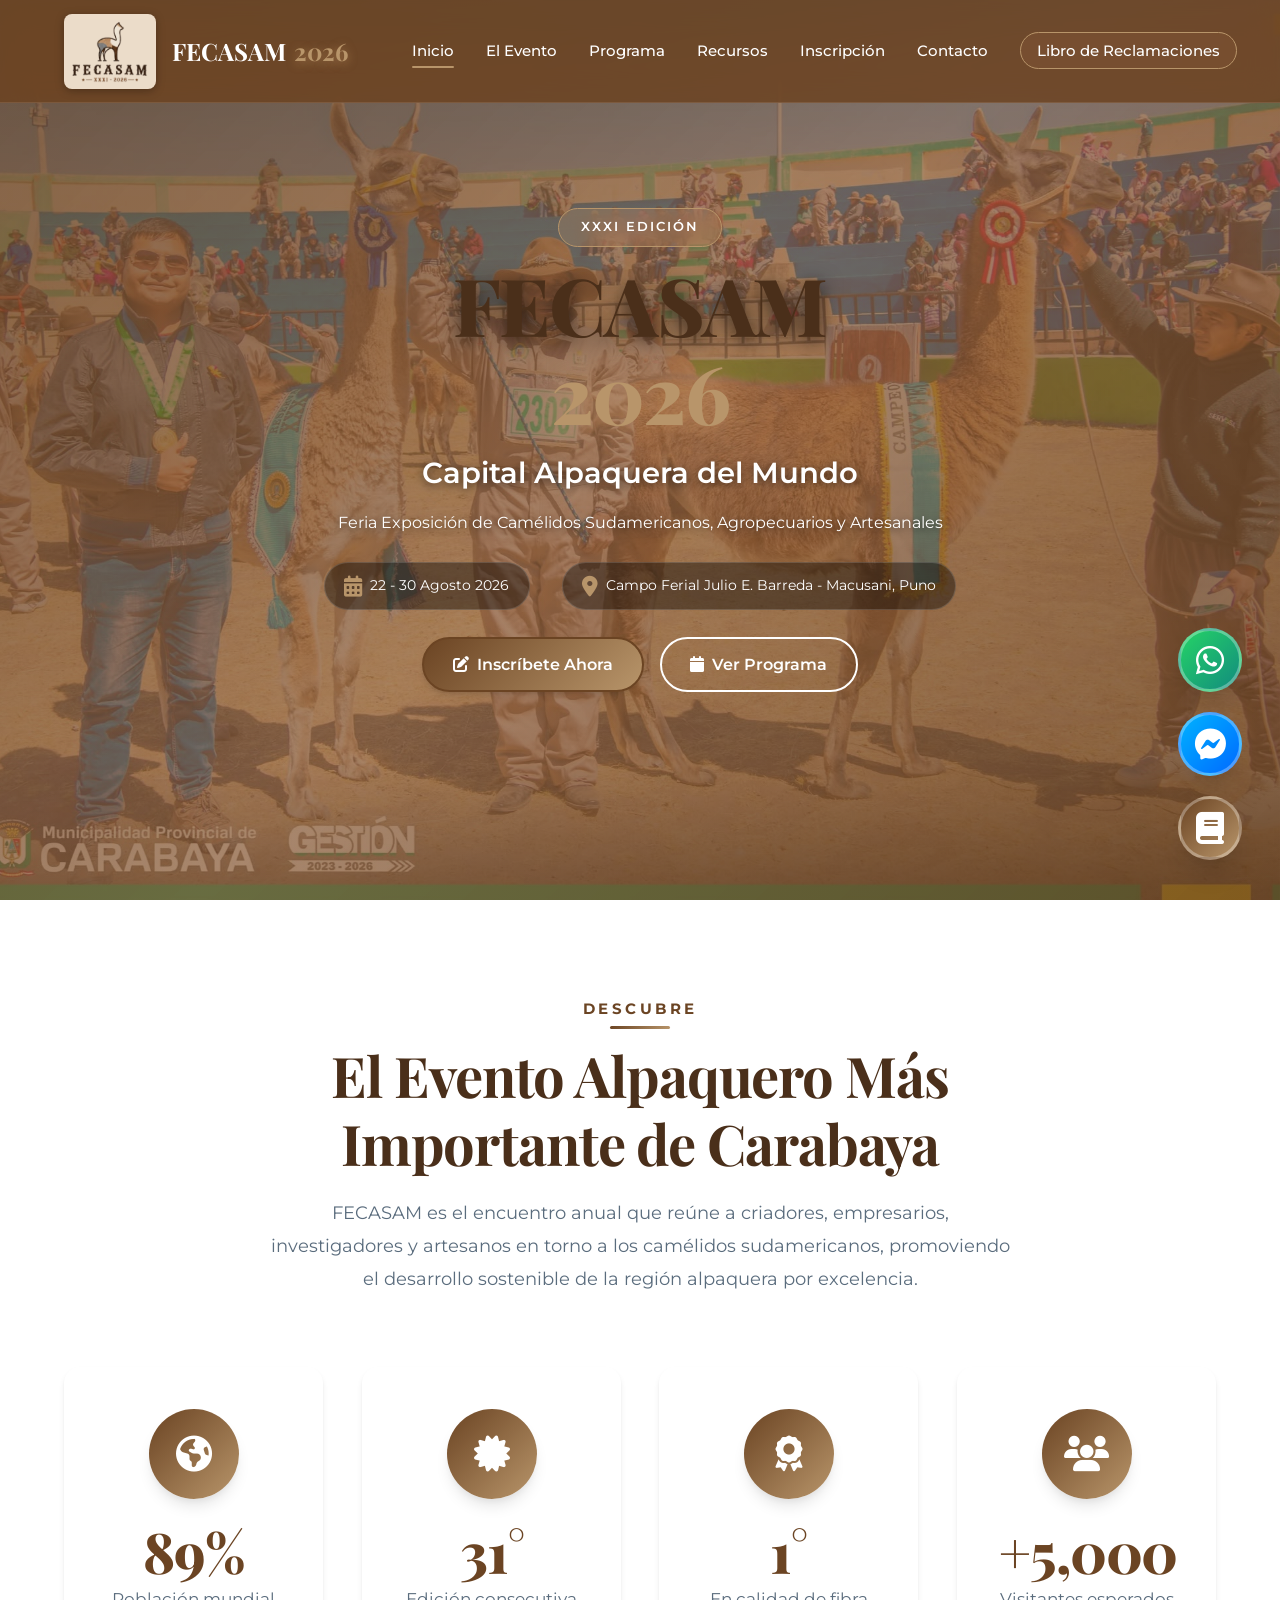
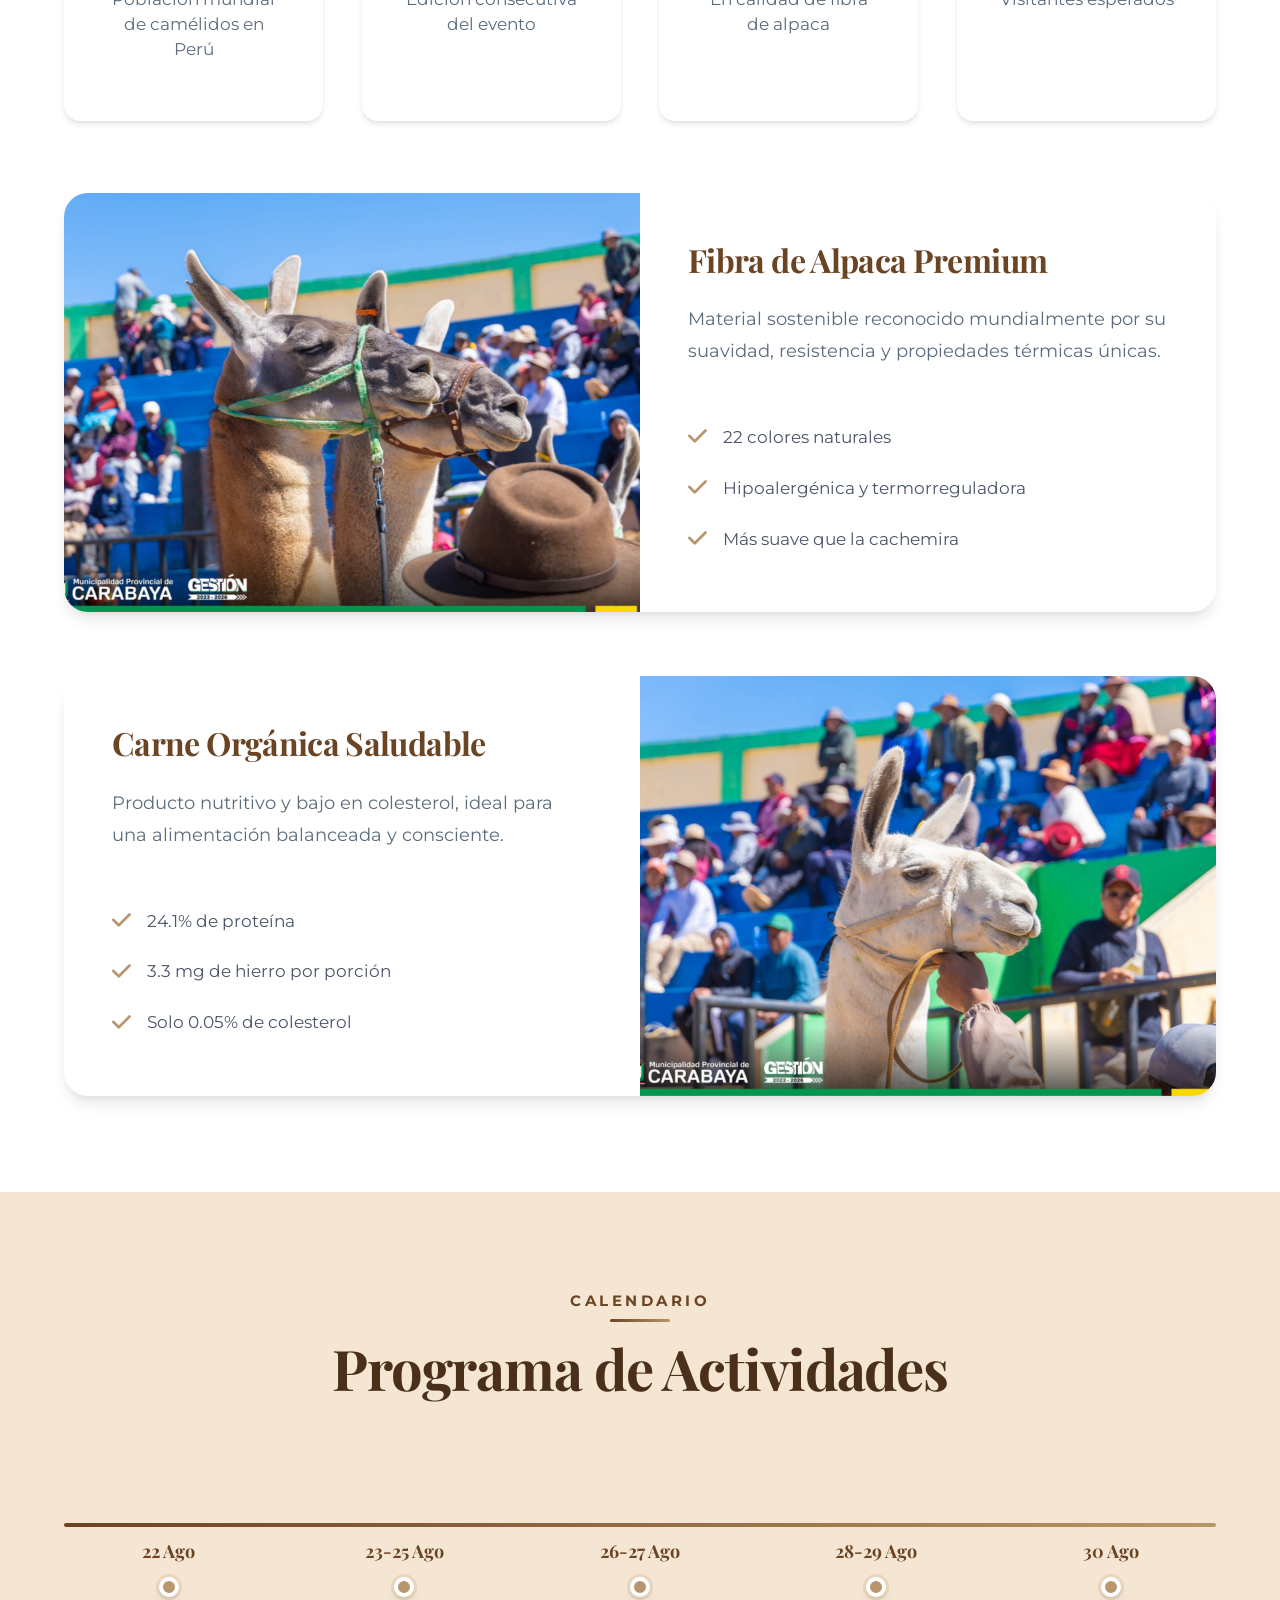
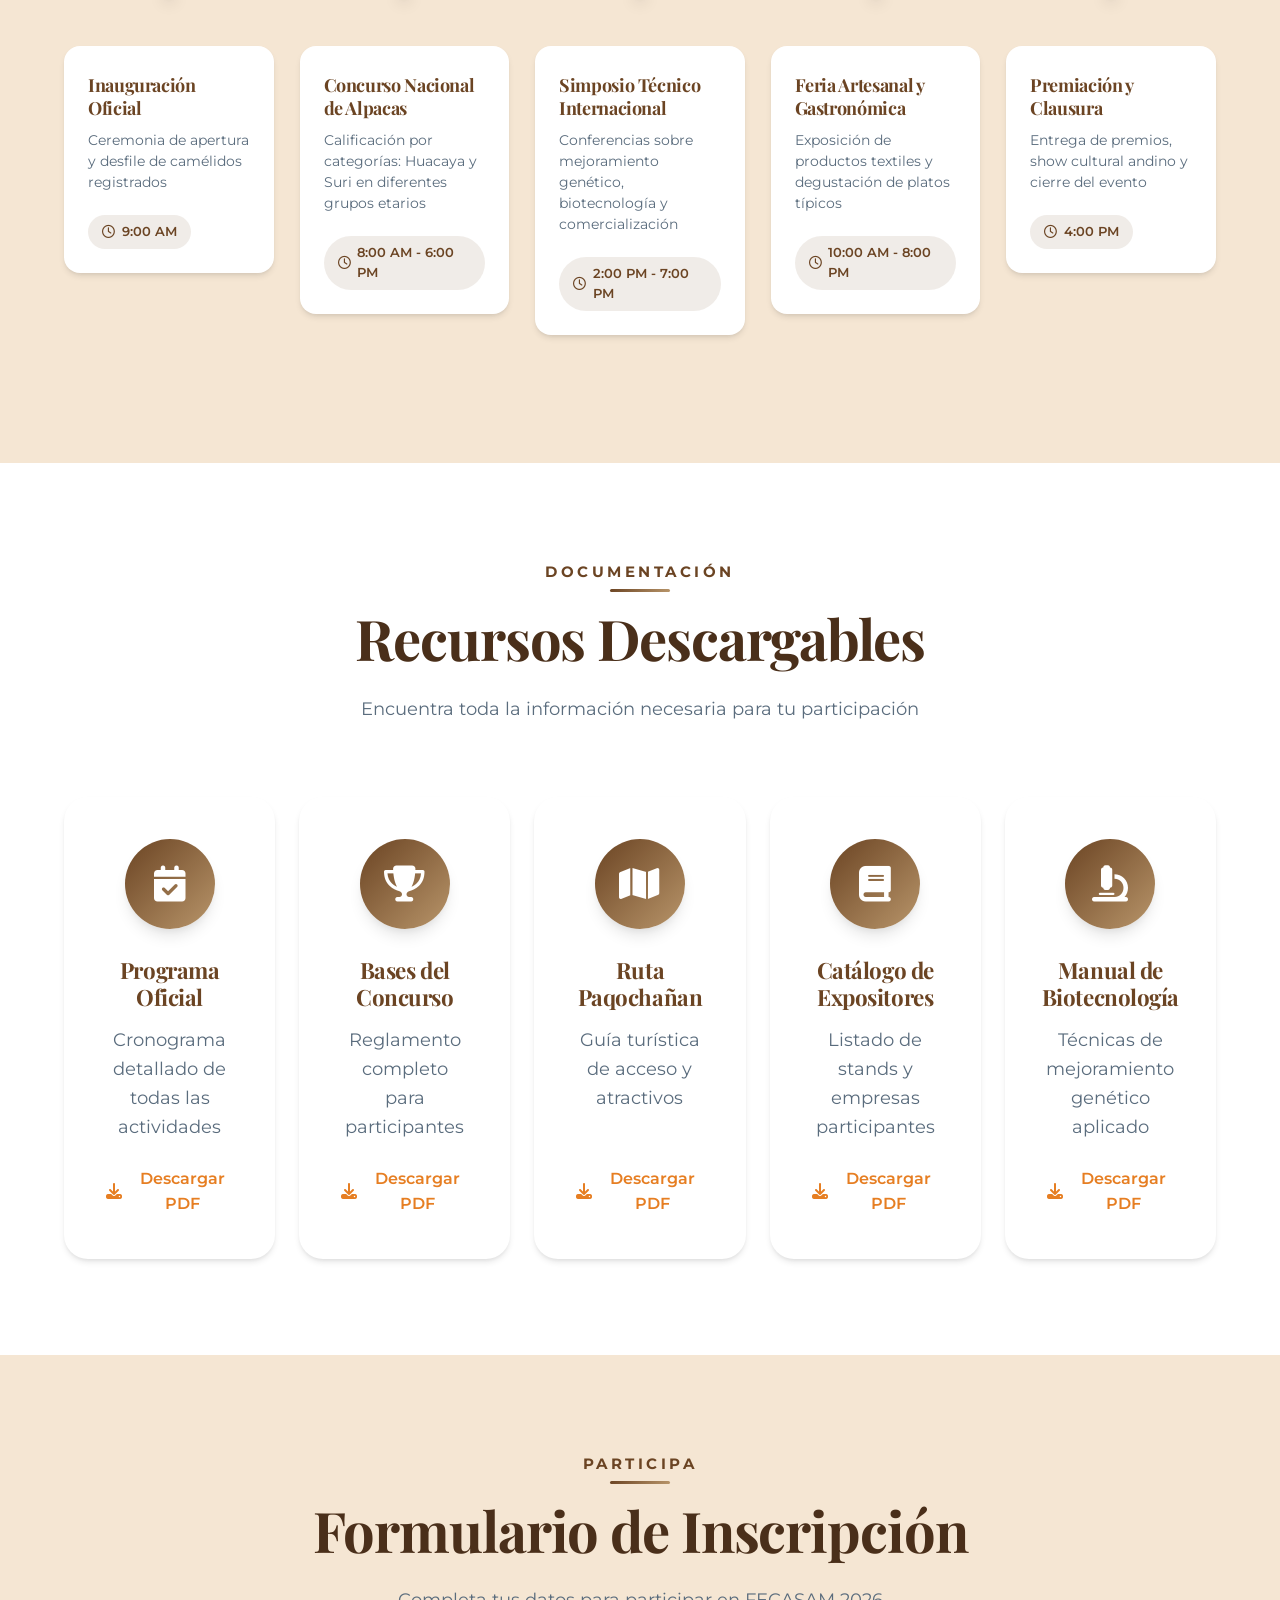
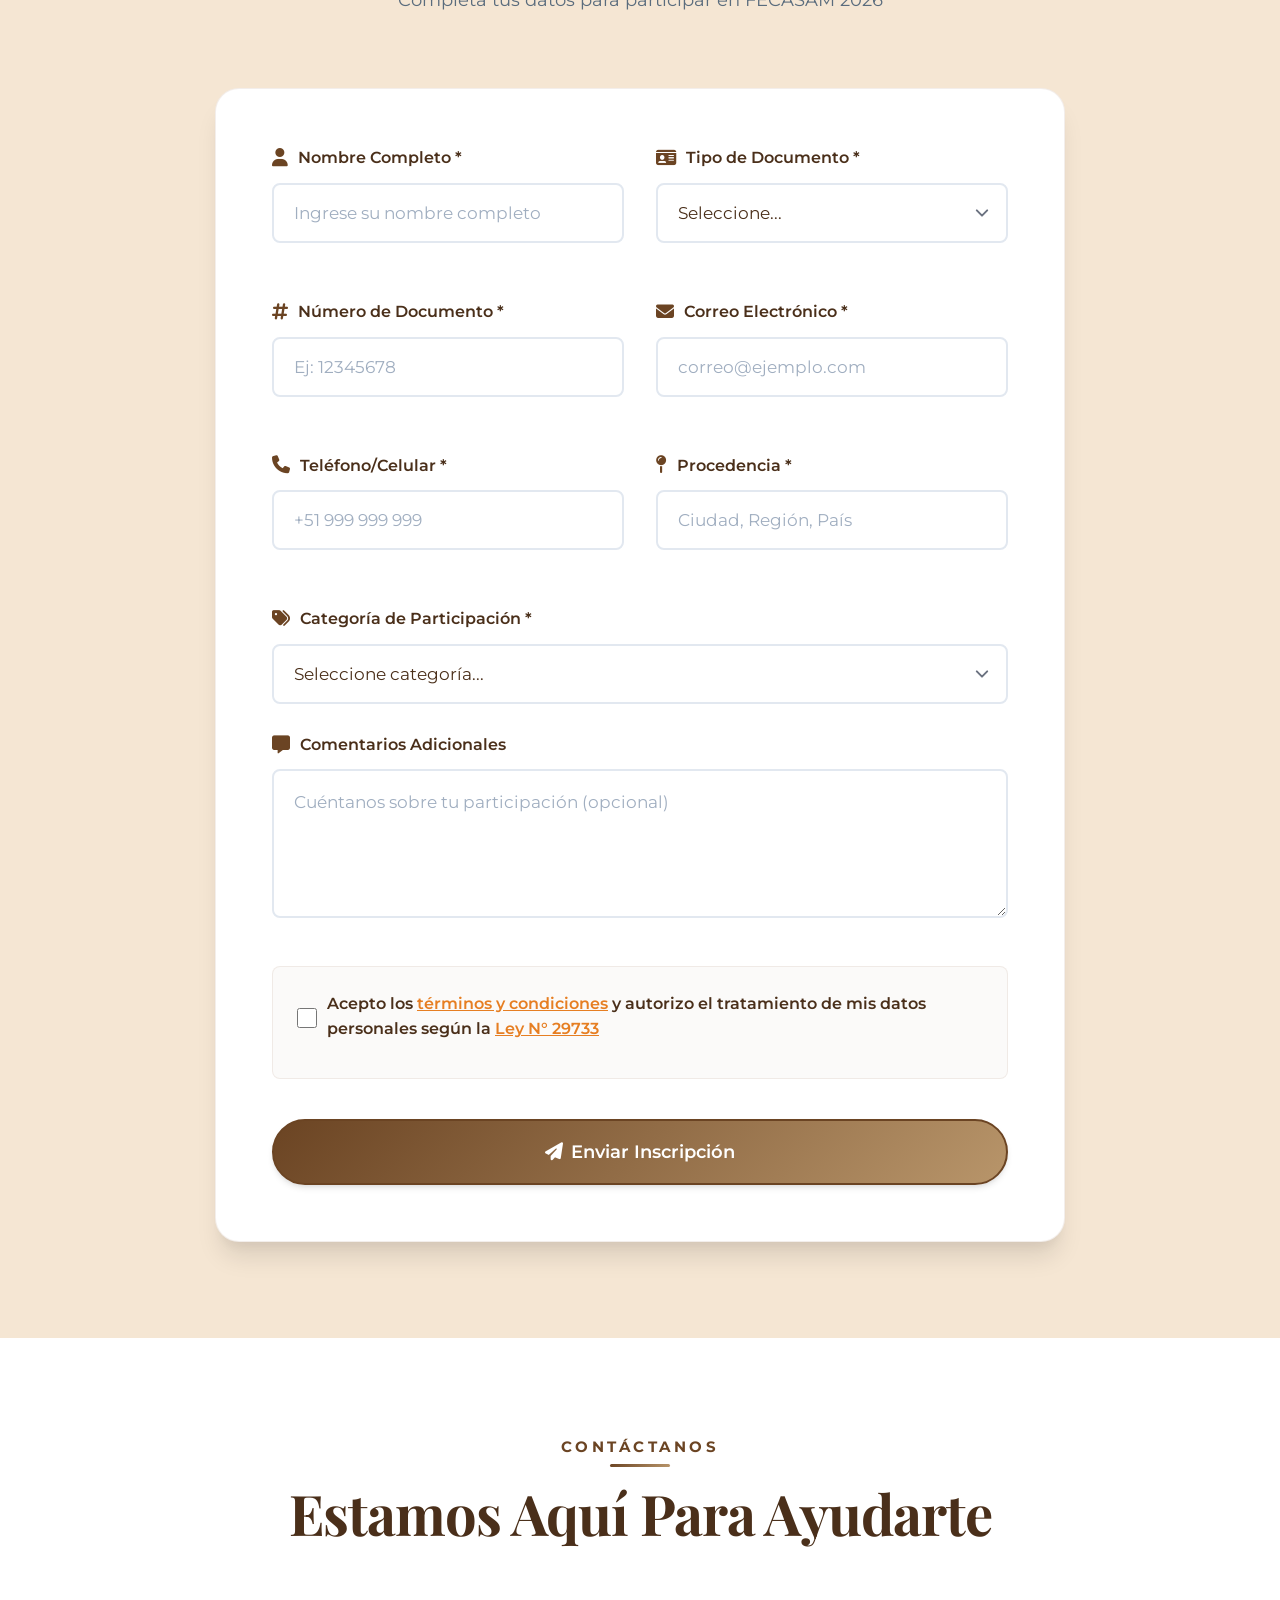
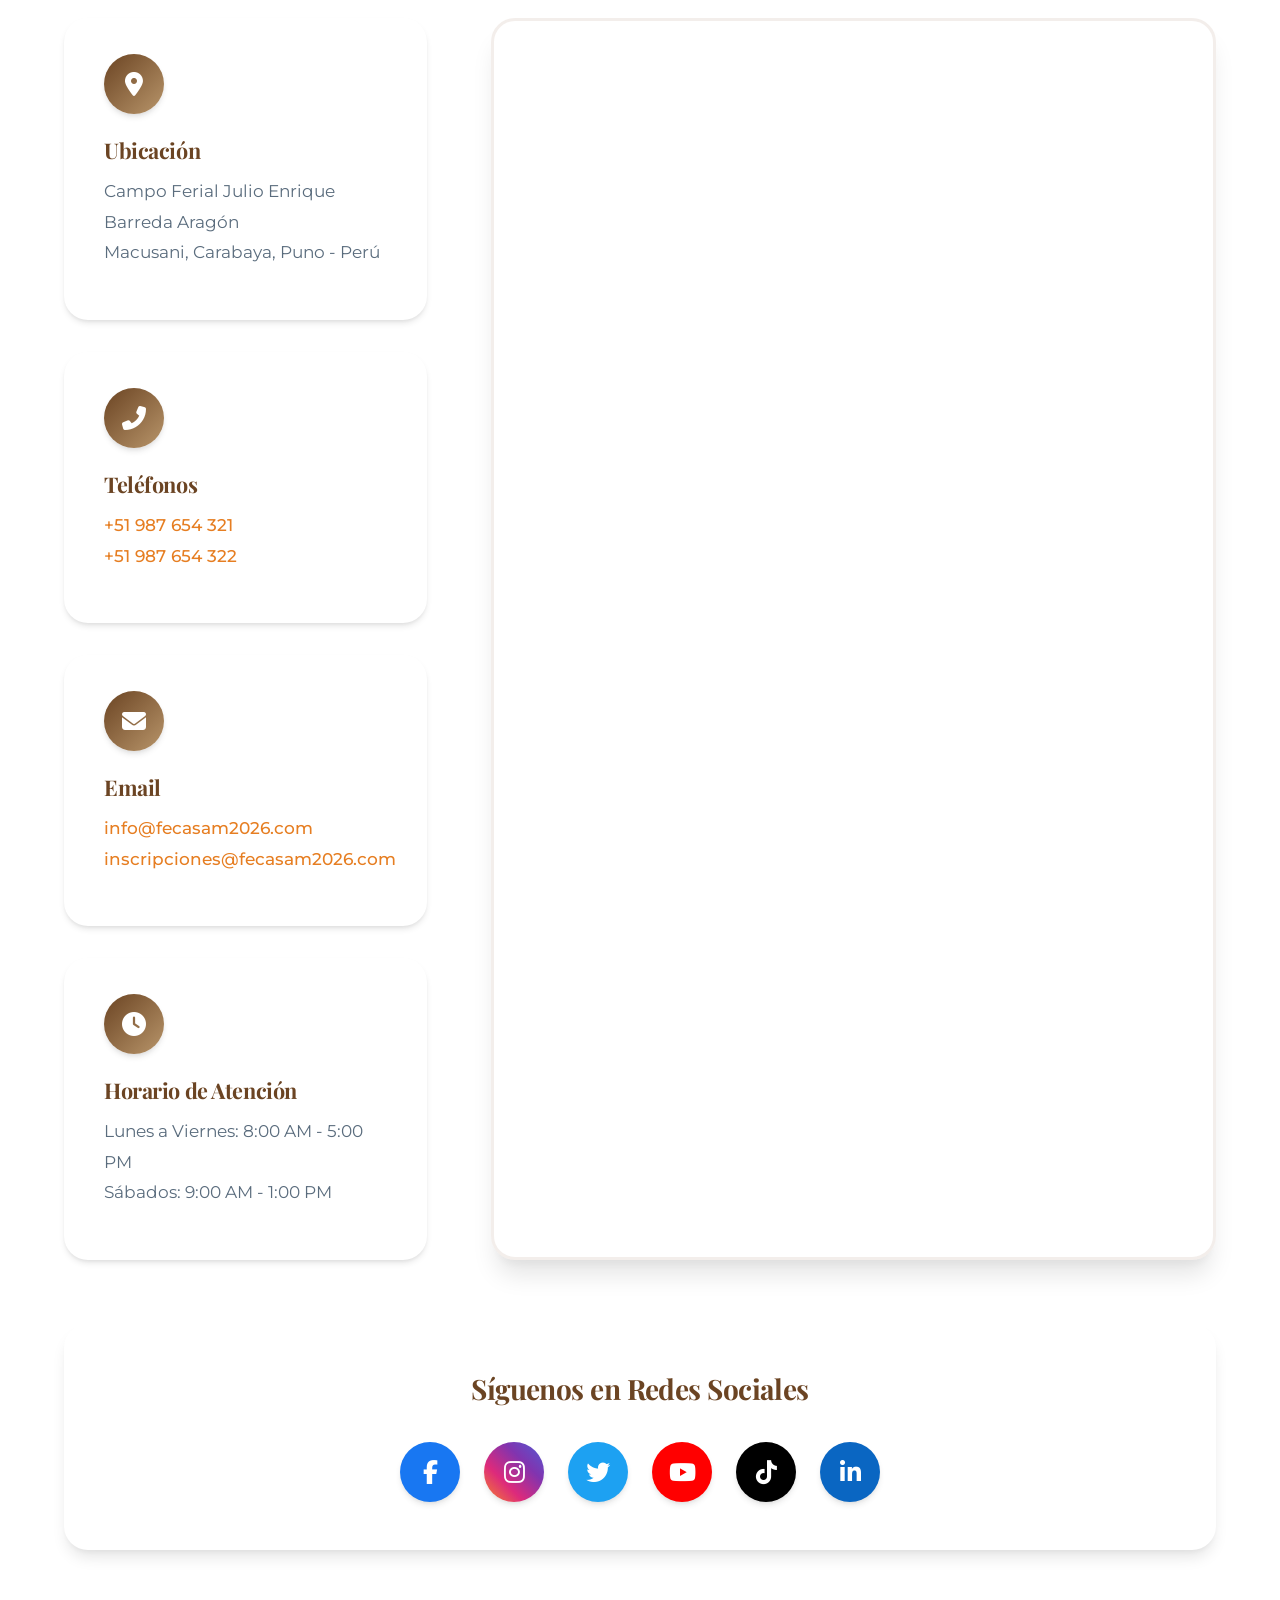
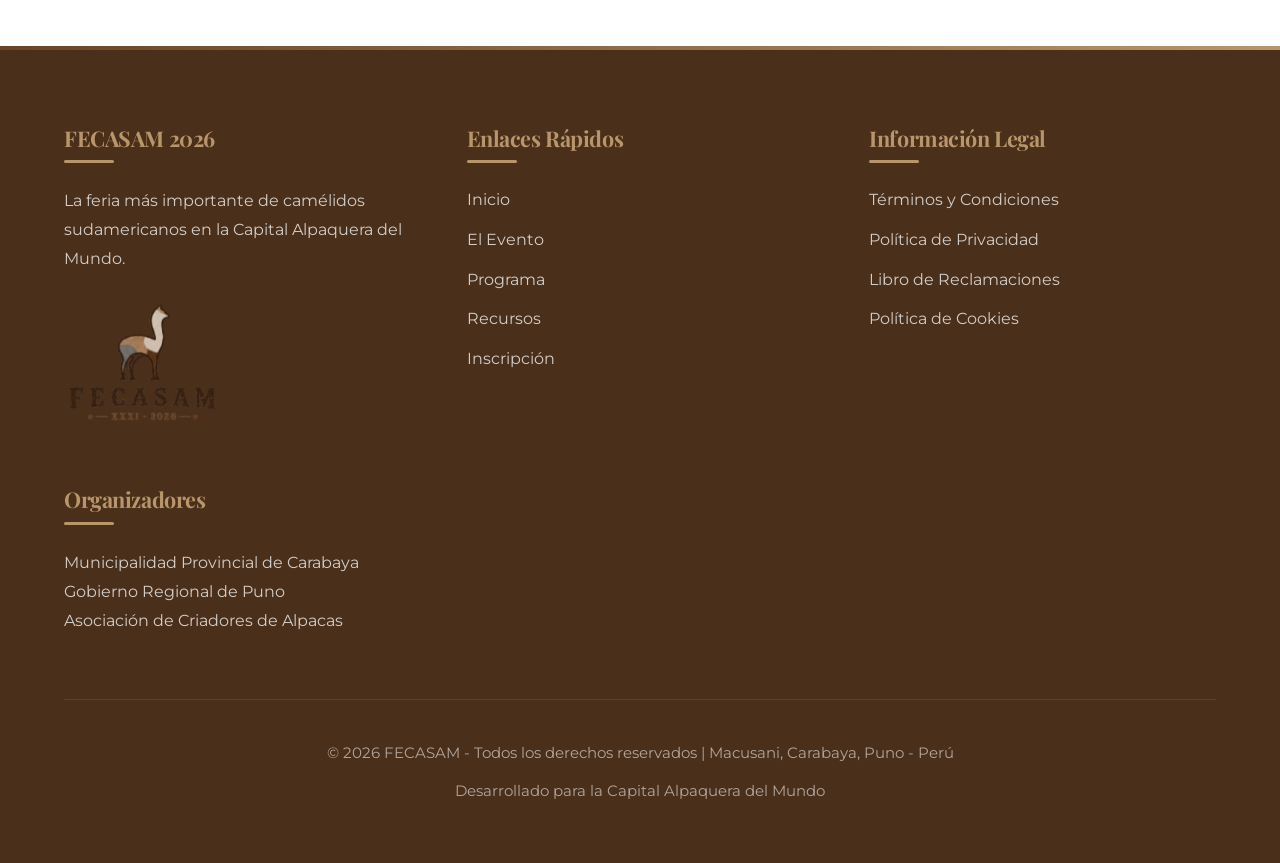
==== index.html @ 33a90ffa "first commit" ====
<!DOCTYPE html>
<html lang="es">
<head>
    <meta charset="UTF-8">
    <meta name="viewport" content="width=device-width, initial-scale=1.0">
    <meta name="description" content="XXXI FECASAM 2026 - Feria Exposición de Camélidos Sudamericanos, Agropecuarios y Artesanales. Macusani, Carabaya - Capital Alpaquera del Mundo. 22-30 Agosto 2026">
    <meta name="keywords" content="FECASAM, alpaca, camélidos, Macusani, Puno, Carabaya, fibra, artesanía, agropecuario">
    <meta name="author" content="FECASAM 2026">
    
    <!-- Open Graph Meta Tags -->
    <meta property="og:title" content="FECASAM 2026 - Capital Alpaquera del Mundo">
    <meta property="og:description" content="La feria más importante de camélidos sudamericanos en Macusani, Puno. 22-30 Agosto 2026">
    <meta property="og:type" content="website">
    <meta property="og:url" content="https://fecasam2026.com">
    <meta property="og:image" content="assets/images/og-image.jpg">
    
    <title>FECASAM 2026 | Capital Alpaquera del Mundo - Macusani, Puno</title>
    
    <!-- Favicons -->
    <link rel="icon" type="image/x-icon" href="assets/images/favicon.ico">
    <link rel="icon" type="image/png" sizes="16x16" href="assets/images/favicon-16.png">
    <link rel="icon" type="image/png" sizes="32x32" href="assets/images/favicon-32.png">
    <link rel="icon" type="image/png" sizes="48x48" href="assets/images/favicon-48.png">
    <link rel="apple-touch-icon" sizes="180x180" href="assets/images/favicon-256.png">
    
    <!-- CSS -->
    <link rel="stylesheet" href="assets/css/style.css">
    
    <!-- Google Fonts -->
    <link rel="preconnect" href="https://fonts.googleapis.com">
    <link rel="preconnect" href="https://fonts.gstatic.com" crossorigin>
    <link href="https://fonts.googleapis.com/css2?family=Montserrat:wght@300;400;500;600;700;800&family=Playfair+Display:wght@400;600;700&display=swap" rel="stylesheet">
    
    <!-- Font Awesome -->
    <link rel="stylesheet" href="https://cdnjs.cloudflare.com/ajax/libs/font-awesome/6.4.0/css/all.min.css">
</head>
<body>
    <!-- Header / Navigation -->
    <header class="header" id="header">
        <nav class="navbar">
            <div class="container">
                <div class="nav-wrapper">
                    <a href="#" class="logo">
                        <img src="assets/images/logo-oficial2.png" alt="FECASAM 2026" class="logo-img">
                        <span class="logo-text">FECASAM <span class="year">2026</span></span>
                    </a>
                    
                    <button class="nav-toggle" id="navToggle" aria-label="Toggle navigation">
                        <span></span>
                        <span></span>
                        <span></span>
                    </button>
                    
                    <ul class="nav-menu" id="navMenu">
                        <li><a href="#inicio" class="nav-link">Inicio</a></li>
                        <li><a href="#evento" class="nav-link">El Evento</a></li>
                        <li><a href="#programa" class="nav-link">Programa</a></li>
                        <li><a href="#recursos" class="nav-link">Recursos</a></li>
                        <li><a href="#inscripcion" class="nav-link">Inscripción</a></li>
                        <li><a href="#contacto" class="nav-link">Contacto</a></li>
                        <li><a href="libro-reclamaciones.html" class="nav-link btn-reclamaciones">Libro de Reclamaciones</a></li>
                    </ul>
                </div>
            </div>
        </nav>
    </header>

    <!-- Hero Section -->
    <section class="hero" id="inicio">
        <div class="hero-carousel-container">
            <div class="hero-carousel">
                <div class="carousel-slide active" style="background-image: url('assets/images/alpacas-1.jpg')"></div>
                <div class="carousel-slide" style="background-image: url('assets/images/concurso.jpg')"></div>
                <div class="carousel-slide" style="background-image: url('assets/images/macusani.jpg')"></div>
            </div>
            <div class="hero-overlay"></div>
        </div>
        
        <div class="hero-content">
            <div class="container">
                <div class="hero-text">
                    <span class="hero-edition">XXXI Edición</span>
                    <h1 class="hero-title">
                        FECASAM <span class="highlight">2026</span>
                    </h1>
                    <p class="hero-subtitle">Capital Alpaquera del Mundo</p>
                    <p class="hero-description">
                        Feria Exposición de Camélidos Sudamericanos, Agropecuarios y Artesanales
                    </p>
                    
                    <div class="hero-info">
                        <div class="info-item">
                            <i class="fas fa-calendar-alt"></i>
                            <span>22 - 30 Agosto 2026</span>
                        </div>
                        <div class="info-item">
                            <i class="fas fa-map-marker-alt"></i>
                            <span>Campo Ferial Julio E. Barreda - Macusani, Puno</span>
                        </div>
                    </div>
                    
                    <div class="hero-cta">
                        <a href="#inscripcion" class="btn btn-primary">
                            <i class="fas fa-edit"></i> Inscríbete Ahora
                        </a>
                        <a href="#programa" class="btn btn-secondary">
                            <i class="fas fa-calendar"></i> Ver Programa
                        </a>
                    </div>
                </div>
            </div>
        </div>
        
        <div class="scroll-indicator">
            <span>Desliza para descubrir</span>
            <i class="fas fa-chevron-down"></i>
        </div>
    </section>

    <!-- About Section -->
    <section class="about-section section" id="evento">
        <div class="container">
            <div class="section-header">
                <span class="section-subtitle">Descubre</span>
                <h2 class="section-title">El Evento Alpaquero Más Importante de Carabaya</h2>
                <p class="section-description">
                    FECASAM es el encuentro anual que reúne a criadores, empresarios, investigadores 
                    y artesanos en torno a los camélidos sudamericanos, promoviendo el desarrollo 
                    sostenible de la región alpaquera por excelencia.
                </p>
            </div>
            
            <div class="stats-grid">
                <div class="stat-card">
                    <div class="stat-icon">
                        <i class="fas fa-globe-americas"></i>
                    </div>
                    <h3 class="stat-number">89%</h3>
                    <p class="stat-label">Población mundial de camélidos en Perú</p>
                </div>
                
                <div class="stat-card">
                    <div class="stat-icon">
                        <i class="fas fa-certificate"></i>
                    </div>
                    <h3 class="stat-number">31°</h3>
                    <p class="stat-label">Edición consecutiva del evento</p>
                </div>
                
                <div class="stat-card">
                    <div class="stat-icon">
                        <i class="fas fa-award"></i>
                    </div>
                    <h3 class="stat-number">1°</h3>
                    <p class="stat-label">En calidad de fibra de alpaca</p>
                </div>
                
                <div class="stat-card">
                    <div class="stat-icon">
                        <i class="fas fa-users"></i>
                    </div>
                    <h3 class="stat-number">+5,000</h3>
                    <p class="stat-label">Visitantes esperados</p>
                </div>
            </div>
            
            <div class="features-grid">
                <div class="feature-card">
                    <div class="feature-image">
                        <img src="assets/images/fibra-alpaca.jpg" alt="Fibra de Alpaca" loading="lazy">
                    </div>
                    <div class="feature-content">
                        <h3>Fibra de Alpaca Premium</h3>
                        <p>Material sostenible reconocido mundialmente por su suavidad, resistencia y propiedades térmicas únicas.</p>
                        <ul class="feature-list">
                            <li><i class="fas fa-check"></i> 22 colores naturales</li>
                            <li><i class="fas fa-check"></i> Hipoalergénica y termorreguladora</li>
                            <li><i class="fas fa-check"></i> Más suave que la cachemira</li>
                        </ul>
                    </div>
                </div>
                
                <div class="feature-card">
                    <div class="feature-image">
                        <img src="assets/images/carne-camelidos.jpg" alt="Carne de Camélidos" loading="lazy">
                    </div>
                    <div class="feature-content">
                        <h3>Carne Orgánica Saludable</h3>
                        <p>Producto nutritivo y bajo en colesterol, ideal para una alimentación balanceada y consciente.</p>
                        <ul class="feature-list">
                            <li><i class="fas fa-check"></i> 24.1% de proteína</li>
                            <li><i class="fas fa-check"></i> 3.3 mg de hierro por porción</li>
                            <li><i class="fas fa-check"></i> Solo 0.05% de colesterol</li>
                        </ul>
                    </div>
                </div>
            </div>
        </div>
    </section>

    <!-- Program Section -->
    <section class="program-section section bg-light" id="programa">
        <div class="container">
            <div class="section-header">
                <span class="section-subtitle">Calendario</span>
                <h2 class="section-title">Programa de Actividades</h2>
            </div>
            
            <div class="program-timeline">
                <div class="timeline-item">
                    <div class="timeline-date">22 Ago</div>
                    <div class="timeline-content">
                        <h3>Inauguración Oficial</h3>
                        <p>Ceremonia de apertura y desfile de camélidos registrados</p>
                        <span class="timeline-time"><i class="far fa-clock"></i> 9:00 AM</span>
                    </div>
                </div>
                
                <div class="timeline-item">
                    <div class="timeline-date">23-25 Ago</div>
                    <div class="timeline-content">
                        <h3>Concurso Nacional de Alpacas</h3>
                        <p>Calificación por categorías: Huacaya y Suri en diferentes grupos etarios</p>
                        <span class="timeline-time"><i class="far fa-clock"></i> 8:00 AM - 6:00 PM</span>
                    </div>
                </div>
                
                <div class="timeline-item">
                    <div class="timeline-date">26-27 Ago</div>
                    <div class="timeline-content">
                        <h3>Simposio Técnico Internacional</h3>
                        <p>Conferencias sobre mejoramiento genético, biotecnología y comercialización</p>
                        <span class="timeline-time"><i class="far fa-clock"></i> 2:00 PM - 7:00 PM</span>
                    </div>
                </div>
                
                <div class="timeline-item">
                    <div class="timeline-date">28-29 Ago</div>
                    <div class="timeline-content">
                        <h3>Feria Artesanal y Gastronómica</h3>
                        <p>Exposición de productos textiles y degustación de platos típicos</p>
                        <span class="timeline-time"><i class="far fa-clock"></i> 10:00 AM - 8:00 PM</span>
                    </div>
                </div>
                
                <div class="timeline-item">
                    <div class="timeline-date">30 Ago</div>
                    <div class="timeline-content">
                        <h3>Premiación y Clausura</h3>
                        <p>Entrega de premios, show cultural andino y cierre del evento</p>
                        <span class="timeline-time"><i class="far fa-clock"></i> 4:00 PM</span>
                    </div>
                </div>
            </div>
        </div>
    </section>

    <!-- Resources Section -->
    <section class="resources-section section" id="recursos">
        <div class="container">
            <div class="section-header">
                <span class="section-subtitle">Documentación</span>
                <h2 class="section-title">Recursos Descargables</h2>
                <p class="section-description">
                    Encuentra toda la información necesaria para tu participación
                </p>
            </div>
            
            <div class="resources-grid">
                <a href="assets/downloads/programa-fecasam-2026.pdf" class="resource-card" download>
                    <div class="resource-icon">
                        <i class="fas fa-calendar-check"></i>
                    </div>
                    <h3>Programa Oficial</h3>
                    <p>Cronograma detallado de todas las actividades</p>
                    <span class="resource-download">
                        <i class="fas fa-download"></i> Descargar PDF
                    </span>
                </a>
                
                <a href="assets/downloads/bases-concurso.pdf" class="resource-card" download>
                    <div class="resource-icon">
                        <i class="fas fa-trophy"></i>
                    </div>
                    <h3>Bases del Concurso</h3>
                    <p>Reglamento completo para participantes</p>
                    <span class="resource-download">
                        <i class="fas fa-download"></i> Descargar PDF
                    </span>
                </a>
                
                <a href="assets/downloads/ruta-paqochanan.pdf" class="resource-card" download>
                    <div class="resource-icon">
                        <i class="fas fa-map"></i>
                    </div>
                    <h3>Ruta Paqochañan</h3>
                    <p>Guía turística de acceso y atractivos</p>
                    <span class="resource-download">
                        <i class="fas fa-download"></i> Descargar PDF
                    </span>
                </a>
                
                <a href="assets/downloads/catalogo-expositores.pdf" class="resource-card" download>
                    <div class="resource-icon">
                        <i class="fas fa-book"></i>
                    </div>
                    <h3>Catálogo de Expositores</h3>
                    <p>Listado de stands y empresas participantes</p>
                    <span class="resource-download">
                        <i class="fas fa-download"></i> Descargar PDF
                    </span>
                </a>
                
                <a href="assets/downloads/manual-biotecnologia.pdf" class="resource-card" download>
                    <div class="resource-icon">
                        <i class="fas fa-microscope"></i>
                    </div>
                    <h3>Manual de Biotecnología</h3>
                    <p>Técnicas de mejoramiento genético aplicado</p>
                    <span class="resource-download">
                        <i class="fas fa-download"></i> Descargar PDF
                    </span>
                </a>
            </div>
        </div>
    </section>

    <!-- Registration Section -->
    <section class="registration-section section bg-light" id="inscripcion">
        <div class="container">
            <div class="section-header">
                <span class="section-subtitle">Participa</span>
                <h2 class="section-title">Formulario de Inscripción</h2>
                <p class="section-description">
                    Completa tus datos para participar en FECASAM 2026
                </p>
            </div>
            
            <div class="registration-wrapper">
                <form class="registration-form" id="registrationForm">
                    <div class="form-row">
                        <div class="form-group">
                            <label for="fullName">
                                <i class="fas fa-user"></i> Nombre Completo *
                            </label>
                            <input type="text" id="fullName" name="fullName" required placeholder="Ingrese su nombre completo">
                        </div>
                        
                        <div class="form-group">
                            <label for="documentType">
                                <i class="fas fa-id-card"></i> Tipo de Documento *
                            </label>
                            <select id="documentType" name="documentType" required>
                                <option value="">Seleccione...</option>
                                <option value="dni">DNI</option>
                                <option value="ruc">RUC</option>
                                <option value="ce">Carné de Extranjería</option>
                                <option value="passport">Pasaporte</option>
                            </select>
                        </div>
                    </div>
                    
                    <div class="form-row">
                        <div class="form-group">
                            <label for="documentNumber">
                                <i class="fas fa-hashtag"></i> Número de Documento *
                            </label>
                            <input type="text" id="documentNumber" name="documentNumber" required placeholder="Ej: 12345678">
                        </div>
                        
                        <div class="form-group">
                            <label for="email">
                                <i class="fas fa-envelope"></i> Correo Electrónico *
                            </label>
                            <input type="email" id="email" name="email" required placeholder="correo@ejemplo.com">
                        </div>
                    </div>
                    
                    <div class="form-row">
                        <div class="form-group">
                            <label for="phone">
                                <i class="fas fa-phone"></i> Teléfono/Celular *
                            </label>
                            <input type="tel" id="phone" name="phone" required placeholder="+51 999 999 999">
                        </div>
                        
                        <div class="form-group">
                            <label for="origin">
                                <i class="fas fa-map-pin"></i> Procedencia *
                            </label>
                            <input type="text" id="origin" name="origin" required placeholder="Ciudad, Región, País">
                        </div>
                    </div>
                    
                    <div class="form-group">
                        <label for="category">
                            <i class="fas fa-tags"></i> Categoría de Participación *
                        </label>
                        <select id="category" name="category" required>
                            <option value="">Seleccione categoría...</option>
                            <option value="expositor-alpacas">Expositor - Alpacas</option>
                            <option value="expositor-llamas">Expositor - Llamas</option>
                            <option value="expositor-artesania">Expositor - Artesanía</option>
                            <option value="expositor-gastronomia">Expositor - Gastronomía</option>
                            <option value="visitante">Visitante General</option>
                            <option value="investigador">Investigador/Académico</option>
                            <option value="prensa">Prensa/Medios</option>
                        </select>
                    </div>
                    
                    <div class="form-group">
                        <label for="comments">
                            <i class="fas fa-comment-alt"></i> Comentarios Adicionales
                        </label>
                        <textarea id="comments" name="comments" rows="4" placeholder="Cuéntanos sobre tu participación (opcional)"></textarea>
                    </div>
                    
                    <div class="form-group checkbox-group">
                        <label class="checkbox-label">
                            <input type="checkbox" name="terms" required>
                            <span>Acepto los <a href="#" data-modal="terms">términos y condiciones</a> y autorizo el tratamiento de mis datos personales según la <a href="#" data-modal="privacy">Ley N° 29733</a></span>
                        </label>
                    </div>
                    
                    <button type="submit" class="btn btn-primary btn-submit">
                        <i class="fas fa-paper-plane"></i> Enviar Inscripción
                    </button>
                </form>
                
                <div class="registration-success" id="registrationSuccess" style="display: none;">
                    <div class="success-icon">
                        <i class="fas fa-check-circle"></i>
                    </div>
                    <h3>¡Registro Exitoso!</h3>
                    <p>Hemos recibido tu inscripción. Te enviaremos un correo de confirmación en breve.</p>
                    <p class="registration-code">Código de registro: <strong id="registrationCode"></strong></p>
                    <button class="btn btn-secondary" id="newRegistration">Nueva Inscripción</button>
                </div>
            </div>
        </div>
    </section>

    <!-- Contact Section -->
    <section class="contact-section section" id="contacto">
        <div class="container">
            <div class="section-header">
                <span class="section-subtitle">Contáctanos</span>
                <h2 class="section-title">Estamos Aquí Para Ayudarte</h2>
            </div>
            
            <div class="contact-grid">
                <div class="contact-info">
                    <div class="contact-card">
                        <div class="contact-icon">
                            <i class="fas fa-map-marker-alt"></i>
                        </div>
                        <h3>Ubicación</h3>
                        <p>Campo Ferial Julio Enrique Barreda Aragón<br>
                        Macusani, Carabaya, Puno - Perú</p>
                    </div>
                    
                    <div class="contact-card">
                        <div class="contact-icon">
                            <i class="fas fa-phone-alt"></i>
                        </div>
                        <h3>Teléfonos</h3>
                        <p>
                            <a href="tel:+51987654321">+51 987 654 321</a><br>
                            <a href="tel:+51987654322">+51 987 654 322</a>
                        </p>
                    </div>
                    
                    <div class="contact-card">
                        <div class="contact-icon">
                            <i class="fas fa-envelope"></i>
                        </div>
                        <h3>Email</h3>
                        <p>
                            <a href="mailto:info@fecasam2026.com">info@fecasam2026.com</a><br>
                            <a href="mailto:inscripciones@fecasam2026.com">inscripciones@fecasam2026.com</a>
                        </p>
                    </div>
                    
                    <div class="contact-card">
                        <div class="contact-icon">
                            <i class="fas fa-clock"></i>
                        </div>
                        <h3>Horario de Atención</h3>
                        <p>Lunes a Viernes: 8:00 AM - 5:00 PM<br>
                        Sábados: 9:00 AM - 1:00 PM</p>
                    </div>
                </div>
                
                <div class="map-container">
                    <iframe 
                        src="https://www.google.com/maps/embed?pb=!1m18!1m12!1m3!1d8440.947533569592!2d-70.4337966695306!3d-14.065865845966936!2m3!1f0!2f0!3f0!3m2!1i1024!2i768!4f13.1!3m3!1m2!1s0x9165f9d841d3c38f%3A0xcffdcd010c69a34b!2sCampo%20Ferial%20%22Julio%20Barreda%20Arag%C3%B3n%22!5e0!3m2!1ses!2spe!4v1779924609625!5m2!1ses!2spe"
                        width="100%" 
                        height="450" 
                        style="border:0;" 
                        allowfullscreen="" 
                        loading="lazy" 
                        referrerpolicy="no-referrer-when-downgrade">
                    </iframe>
                </div>
            </div>
            
            <div class="social-media">
                <h3>Síguenos en Redes Sociales</h3>
                <div class="social-links">
                    <a href="https://facebook.com/fecasam2026" target="_blank" rel="noopener" class="social-link facebook">
                        <i class="fab fa-facebook-f"></i>
                    </a>
                    <a href="https://instagram.com/fecasam2026" target="_blank" rel="noopener" class="social-link instagram">
                        <i class="fab fa-instagram"></i>
                    </a>
                    <a href="https://twitter.com/fecasam2026" target="_blank" rel="noopener" class="social-link twitter">
                        <i class="fab fa-twitter"></i>
                    </a>
                    <a href="https://youtube.com/fecasam2026" target="_blank" rel="noopener" class="social-link youtube">
                        <i class="fab fa-youtube"></i>
                    </a>
                    <a href="https://tiktok.com/@fecasam2026" target="_blank" rel="noopener" class="social-link tiktok">
                        <i class="fab fa-tiktok"></i>
                    </a>
                    <a href="https://linkedin.com/company/fecasam2026" target="_blank" rel="noopener" class="social-link linkedin">
                        <i class="fab fa-linkedin-in"></i>
                    </a>
                </div>
            </div>
        </div>
    </section>

    <!-- Footer -->
    <footer class="footer">
        <div class="container">
            <div class="footer-grid">
                <div class="footer-col">
                    <h4>FECASAM 2026</h4>
                    <p>La feria más importante de camélidos sudamericanos en la Capital Alpaquera del Mundo.</p>
                    <div class="footer-logo">
                        <img src="assets/images/logo-oficial2.png" alt="FECASAM 2026">
                    </div>
                </div>
                
                <div class="footer-col">
                    <h4>Enlaces Rápidos</h4>
                    <ul>
                        <li><a href="#inicio">Inicio</a></li>
                        <li><a href="#evento">El Evento</a></li>
                        <li><a href="#programa">Programa</a></li>
                        <li><a href="#recursos">Recursos</a></li>
                        <li><a href="#inscripcion">Inscripción</a></li>
                    </ul>
                </div>
                
                <div class="footer-col">
                    <h4>Información Legal</h4>
                    <ul>
                        <li><a href="#" data-modal="terms">Términos y Condiciones</a></li>
                        <li><a href="#" data-modal="privacy">Política de Privacidad</a></li>
                        <li><a href="libro-reclamaciones.html">Libro de Reclamaciones</a></li>
                        <li><a href="#" data-modal="cookies">Política de Cookies</a></li>
                    </ul>
                </div>
                
                <div class="footer-col">
                    <h4>Organizadores</h4>
                    <p>Municipalidad Provincial de Carabaya<br>
                    Gobierno Regional de Puno<br>
                    Asociación de Criadores de Alpacas</p>
                </div>
            </div>
            
            <div class="footer-bottom">
                <p>&copy; 2026 FECASAM - Todos los derechos reservados | Macusani, Carabaya, Puno - Perú</p>
                <p class="footer-credits">Desarrollado para la Capital Alpaquera del Mundo</p>
            </div>
        </div>
    </footer>

    <!-- Floating Contact Buttons -->
    <div class="floating-contacts">
        <a href="https://wa.me/51987654321?text=Hola,%20quisiera%20información%20sobre%20FECASAM%202026" 
           target="_blank" 
           rel="noopener" 
           class="float-btn whatsapp"
           title="Contactar por WhatsApp">
            <i class="fab fa-whatsapp"></i>
        </a>
        <a href="https://m.me/fecasam2026" 
           target="_blank" 
           rel="noopener" 
           class="float-btn messenger"
           title="Contactar por Messenger">
            <i class="fab fa-facebook-messenger"></i>
        </a>
        <a href="libro-reclamaciones.html" 
           class="float-btn complaints"
           title="Libro de Reclamaciones">
            <i class="fas fa-book"></i>
        </a>
    </div>

    <!-- Scroll to Top Button -->
    <button class="scroll-top" id="scrollTop" aria-label="Scroll to top">
        <i class="fas fa-chevron-up"></i>
    </button>

    <!-- Modal Container -->
    <div class="modal" id="modalContainer">
        <div class="modal-content">
            <button class="modal-close" id="modalClose">
                <i class="fas fa-times"></i>
            </button>
            <div class="modal-body" id="modalBody">
                <!-- Content loaded dynamically -->
            </div>
        </div>
    </div>

    <!-- Scripts -->
    <script src="assets/js/main.js"></script>
</body>
</html>
---- assets/css/style.css ----
/* ============================================
   FECASAM 2026 - Landing Page Styles
   Diseño Moderno, Profesional y 100% Responsive
   Enfoque Mobile First - Optimizado para todos los dispositivos
   ============================================ */

/* ============================================
   RESET & BASE STYLES
   ============================================ */
*, *::before, *::after {
    margin: 0;
    padding: 0;
    box-sizing: border-box;
}

:root {
    /* Color Palette - Basada en Logo "ALPACA fiesta" */
    --color-primary: #6B4423;        /* Marrón Oscuro - Texto "ALPACA" del logo */
    --color-secondary: #B8956A;       /* Marrón Medio - Tonos de la alpaca */
    --color-accent: #E67E22;          /* Naranja Terracota - Texto "fiesta" del logo */
    --color-dark: #4A2F1A;            /* Marrón Muy Oscuro - Contraste */
    --color-light: #F5E6D3;           /* Beige/Crema - Fondo del logo */
    --color-white: #FFFFFF;
    --color-black: #000000;
    --color-success: #22c55e;
    --color-error: #ef4444;
    
    /* Gradients */
    --gradient-primary: linear-gradient(135deg, #6B4423 0%, #B8956A 100%);
    --gradient-overlay: linear-gradient(180deg, rgba(0,0,0,0.7) 0%, rgba(0,0,0,0.3) 100%);
    --gradient-hero: linear-gradient(135deg, rgba(107, 68, 35, 0.9) 0%, rgba(184, 149, 106, 0.8) 100%);
    
    /* Typography - Responsive Scale */
    --font-primary: 'Montserrat', -apple-system, BlinkMacSystemFont, 'Segoe UI', sans-serif;
    --font-display: 'Playfair Display', Georgia, serif;
    --font-size-base: clamp(0.875rem, 2vw, 1rem);
    
    /* Responsive Spacing */
    --spacing-xs: clamp(0.25rem, 1vw, 0.5rem);
    --spacing-sm: clamp(0.5rem, 2vw, 1rem);
    --spacing-md: clamp(1rem, 3vw, 2rem);
    --spacing-lg: clamp(2rem, 5vw, 4rem);
    --spacing-xl: clamp(3rem, 8vw, 6rem);
    
    /* Transitions */
    --transition-fast: 0.15s cubic-bezier(0.4, 0, 0.2, 1);
    --transition-medium: 0.3s cubic-bezier(0.4, 0, 0.2, 1);
    --transition-slow: 0.5s cubic-bezier(0.4, 0, 0.2, 1);
    
    /* Shadows - Enhanced for depth */
    --shadow-sm: 0 1px 2px 0 rgba(0, 0, 0, 0.05);
    --shadow-md: 0 4px 6px -1px rgba(0, 0, 0, 0.1), 0 2px 4px -1px rgba(0, 0, 0, 0.06);
    --shadow-lg: 0 10px 15px -3px rgba(0, 0, 0, 0.1), 0 4px 6px -2px rgba(0, 0, 0, 0.05);
    --shadow-xl: 0 20px 25px -5px rgba(0, 0, 0, 0.1), 0 10px 10px -5px rgba(0, 0, 0, 0.04);
    --shadow-2xl: 0 25px 50px -12px rgba(0, 0, 0, 0.25);
    
    /* Border Radius */
    --radius-sm: 0.25rem;
    --radius-md: 0.5rem;
    --radius-lg: 1rem;
    --radius-xl: 1.5rem;
    --radius-full: 9999px;
    
    /* Z-index Scale */
    --z-dropdown: 1000;
    --z-sticky: 1020;
    --z-fixed: 1030;
    --z-modal-backdrop: 1040;
    --z-modal: 1050;
    --z-popover: 1060;
    --z-tooltip: 1070;
}

/* Smooth Scrolling with Reduced Motion Support */
html {
    scroll-behavior: smooth;
    font-size: 16px;
    -webkit-font-smoothing: antialiased;
    -moz-osx-font-smoothing: grayscale;
    text-rendering: optimizeLegibility;
}

@media (prefers-reduced-motion: reduce) {
    html {
        scroll-behavior: auto;
    }
    *, *::before, *::after {
        animation-duration: 0.01ms !important;
        animation-iteration-count: 1 !important;
        transition-duration: 0.01ms !important;
    }
}

body {
    font-family: var(--font-primary);
    font-size: var(--font-size-base);
    line-height: 1.6;
    color: var(--color-dark);
    background-color: var(--color-white);
    overflow-x: hidden;
    min-height: 100vh;
    position: relative;
}

/* Container - Mobile First Approach */
.container {
    width: 100%;
    max-width: 1280px;
    margin-left: auto;
    margin-right: auto;
    padding-left: var(--spacing-sm);
    padding-right: var(--spacing-sm);
}

@media (min-width: 640px) {
    .container {
        padding-left: var(--spacing-md);
        padding-right: var(--spacing-md);
    }
}

@media (min-width: 1024px) {
    .container {
        padding-left: var(--spacing-lg);
        padding-right: var(--spacing-lg);
    }
}

/* ============================================
   TYPOGRAPHY - Mobile First & Accessible
   ============================================ */
h1, h2, h3, h4, h5, h6 {
    font-family: var(--font-display);
    font-weight: 700;
    line-height: 1.2;
    margin-bottom: var(--spacing-sm);
    color: var(--color-dark);
    letter-spacing: -0.02em;
}

h1 { 
    font-size: clamp(2rem, 7vw + 0.5rem, 4.5rem); 
    line-height: 1.1;
}
h2 { 
    font-size: clamp(1.75rem, 5vw + 0.5rem, 3.5rem); 
    line-height: 1.15;
}
h3 { 
    font-size: clamp(1.5rem, 3vw + 0.5rem, 2.5rem); 
    line-height: 1.2;
}
h4 { 
    font-size: clamp(1.25rem, 2vw + 0.5rem, 2rem); 
}
h5 { 
    font-size: clamp(1.125rem, 1.5vw + 0.5rem, 1.5rem); 
}
h6 { 
    font-size: clamp(1rem, 1vw + 0.5rem, 1.25rem); 
}

p {
    margin-bottom: var(--spacing-sm);
    font-size: clamp(0.9375rem, 1.5vw, 1.125rem);
    color: #4a5568;
    line-height: 1.7;
}

a {
    color: var(--color-primary);
    text-decoration: none;
    transition: all var(--transition-fast);
    position: relative;
}

a:hover {
    color: var(--color-accent);
}

a:focus-visible {
    outline: 2px solid var(--color-primary);
    outline-offset: 2px;
    border-radius: var(--radius-sm);
}

/* Improved text selection */
::selection {
    background-color: var(--color-secondary);
    color: var(--color-white);
}

::-moz-selection {
    background-color: var(--color-secondary);
    color: var(--color-white);
}

/* ============================================
   BUTTONS - Responsive & Accessible
   ============================================ */
.btn {
    display: inline-flex;
    align-items: center;
    justify-content: center;
    gap: 0.5rem;
    padding: clamp(0.75rem, 2vw, 1rem) clamp(1.5rem, 4vw, 2rem);
    font-family: var(--font-primary);
    font-size: clamp(0.875rem, 2vw, 1rem);
    font-weight: 600;
    text-align: center;
    text-decoration: none;
    border: 2px solid transparent;
    border-radius: var(--radius-full);
    cursor: pointer;
    transition: all var(--transition-medium);
    white-space: nowrap;
    position: relative;
    overflow: hidden;
    touch-action: manipulation;
    user-select: none;
    -webkit-tap-highlight-color: transparent;
}

.btn::before {
    content: '';
    position: absolute;
    top: 50%;
    left: 50%;
    width: 0;
    height: 0;
    border-radius: 50%;
    background: rgba(255, 255, 255, 0.3);
    transform: translate(-50%, -50%);
    transition: width 0.6s, height 0.6s;
}

.btn:hover::before {
    width: 300px;
    height: 300px;
}

.btn-primary {
    background: var(--gradient-primary);
    color: var(--color-white);
    border-color: var(--color-primary);
    box-shadow: var(--shadow-md);
}

.btn-primary:hover {
    transform: translateY(-3px);
    box-shadow: var(--shadow-xl);
    color: var(--color-white);
}

.btn-primary:active {
    transform: translateY(-1px);
    box-shadow: var(--shadow-md);
}

.btn-secondary {
    background: transparent;
    color: var(--color-white);
    border-color: var(--color-white);
    backdrop-filter: blur(10px);
}

.btn-secondary:hover {
    background: var(--color-white);
    color: var(--color-primary);
    transform: translateY(-3px);
    box-shadow: var(--shadow-xl);
}

.btn-submit {
    width: 100%;
    justify-content: center;
    padding: clamp(1rem, 3vw, 1.25rem) clamp(1.5rem, 4vw, 2rem);
    font-size: clamp(1rem, 2.5vw, 1.125rem);
}

.btn:disabled {
    opacity: 0.6;
    cursor: not-allowed;
    transform: none !important;
}

.btn:focus-visible {
    outline: 3px solid var(--color-secondary);
    outline-offset: 3px;
}

@media (max-width: 640px) {
    .btn {
        width: 100%;
        max-width: 100%;
    }
}

/* ============================================
   HEADER & NAVIGATION - Modern Responsive Design
   ============================================ */
.header {
    position: fixed;
    top: 0;
    left: 0;
    right: 0;
    width: 100%;
    z-index: var(--z-fixed);
    transition: all var(--transition-medium);
    background: rgba(107, 68, 35, 0.85);
    backdrop-filter: blur(15px) saturate(180%);
    -webkit-backdrop-filter: blur(15px) saturate(180%);
    border-bottom: 1px solid rgba(255, 255, 255, 0.1);
}

.header.scrolled {
    background: rgba(74, 47, 26, 0.98);
    box-shadow: var(--shadow-lg);
    border-bottom-color: rgba(212, 165, 116, 0.2);
}

.navbar {
    padding: clamp(0.5rem, 1.5vw, 0.85rem) 0;
}

.nav-wrapper {
    display: flex;
    align-items: center;
    justify-content: space-between;
    gap: var(--spacing-lg);
}

.logo {
    display: flex;
    align-items: center;
    gap: clamp(0.5rem, 2vw, 1rem);
    font-size: clamp(1.125rem, 3vw, 1.5rem);
    font-weight: 700;
    color: var(--color-white);
    font-family: var(--font-display);
    z-index: var(--z-fixed);
    transition: transform var(--transition-fast);
    margin-right: auto; /* Empuja el menú hacia la derecha */
}

.logo:hover {
    transform: scale(1.05);
}

.logo-img {
    height: clamp(55px, 9vw, 75px);
    width: auto;
    object-fit: contain;
    filter: drop-shadow(0 2px 4px rgba(0, 0, 0, 0.3));
    background: rgba(245, 230, 211, 0.95);
    padding: 0.35rem;
    border-radius: var(--radius-md);
}

.logo-text {
    display: flex;
    align-items: center;
    gap: 0.5rem;
}

@media (max-width: 480px) {
    .logo-text {
        flex-direction: column;
        align-items: flex-start;
        gap: 0;
        line-height: 1.1;
    }
}

.year {
    color: var(--color-secondary);
    text-shadow: 0 2px 10px rgba(212, 165, 116, 0.5);
}

/* Hamburger Menu - Modern Animation */
.nav-toggle {
    display: none;
    flex-direction: column;
    justify-content: center;
    gap: 5px;
    width: 48px;
    height: 48px;
    background: transparent;
    border: none;
    cursor: pointer;
    padding: 8px;
    position: relative;
    z-index: var(--z-fixed);
    border-radius: var(--radius-md);
    transition: background-color var(--transition-fast);
}

.nav-toggle:hover {
    background: rgba(255, 255, 255, 0.1);
}

.nav-toggle span {
    display: block;
    width: 28px;
    height: 3px;
    background: var(--color-white);
    border-radius: var(--radius-full);
    transition: all var(--transition-medium);
    transform-origin: center;
}

.nav-toggle.active span:nth-child(1) {
    transform: translateY(8px) rotate(45deg);
}

.nav-toggle.active span:nth-child(2) {
    opacity: 0;
    transform: scaleX(0);
}

.nav-toggle.active span:nth-child(3) {
    transform: translateY(-8px) rotate(-45deg);
}

/* Desktop Navigation */
.nav-menu {
    display: flex;
    align-items: center;
    justify-content: flex-end; /* Alinea items a la derecha */
    gap: clamp(1rem, 2.5vw, 2.5rem);
    list-style: none;
    margin: 0;
    padding: 0;
    margin-left: auto; /* Empuja el menú completamente a la derecha */
}

.nav-link {
    color: var(--color-white);
    font-weight: 500;
    font-size: clamp(0.875rem, 1.5vw, 0.95rem);
    padding: 0.5rem 0;
    position: relative;
    transition: color var(--transition-fast);
    white-space: nowrap;
}

.nav-link::after {
    content: '';
    position: absolute;
    bottom: 0;
    left: 50%;
    transform: translateX(-50%);
    width: 0;
    height: 2px;
    background: var(--color-secondary);
    transition: width var(--transition-medium);
    border-radius: var(--radius-full);
}

.nav-link:hover,
.nav-link:focus-visible {
    color: var(--color-secondary);
}

.nav-link:hover::after,
.nav-link.active::after {
    width: 100%;
}

.btn-reclamaciones {
    padding: 0.5rem 1rem;
    background: rgba(139, 94, 60, 0.3);
    border-radius: var(--radius-full);
    border: 1px solid var(--color-secondary);
    transition: all var(--transition-medium);
}

.btn-reclamaciones:hover {
    background: var(--color-secondary);
    color: var(--color-dark);
    transform: translateY(-2px);
    box-shadow: var(--shadow-lg);
}

/* Mobile Navigation - Enhanced */
@media (max-width: 1024px) {
    .nav-toggle {
        display: flex;
    }
    
    .nav-menu {
        position: fixed;
        top: 0;
        left: -100%;
        width: min(85vw, 400px);
        height: 100vh;
        background: linear-gradient(135deg, rgba(44, 24, 16, 0.98) 0%, rgba(139, 94, 60, 0.98) 100%);
        flex-direction: column;
        align-items: flex-start;
        padding: clamp(5rem, 20vh, 8rem) var(--spacing-md) var(--spacing-md);
        gap: 0;
        transition: left var(--transition-medium);
        overflow-y: auto;
        box-shadow: var(--shadow-2xl);
        backdrop-filter: blur(20px);
    }
    
    .nav-menu.active {
        left: 0;
    }
    
    .nav-menu li {
        width: 100%;
        opacity: 0;
        transform: translateX(-20px);
        transition: all var(--transition-medium);
    }
    
    .nav-menu.active li {
        opacity: 1;
        transform: translateX(0);
    }
    
    .nav-menu.active li:nth-child(1) { transition-delay: 0.1s; }
    .nav-menu.active li:nth-child(2) { transition-delay: 0.15s; }
    .nav-menu.active li:nth-child(3) { transition-delay: 0.2s; }
    .nav-menu.active li:nth-child(4) { transition-delay: 0.25s; }
    .nav-menu.active li:nth-child(5) { transition-delay: 0.3s; }
    .nav-menu.active li:nth-child(6) { transition-delay: 0.35s; }
    .nav-menu.active li:nth-child(7) { transition-delay: 0.4s; }
    
    .nav-link {
        width: 100%;
        padding: 1.25rem 0;
        font-size: 1.125rem;
        border-bottom: 1px solid rgba(255, 255, 255, 0.1);
    }
    
    .nav-link::after {
        left: 0;
        transform: none;
    }
    
    .btn-reclamaciones {
        width: 100%;
        justify-content: center;
        padding: 1rem;
        margin-top: 1rem;
    }
}

/* Mobile Menu Overlay */
@media (max-width: 1024px) {
    .nav-menu.active::before {
        content: '';
        position: fixed;
        top: 0;
        left: 0;
        right: 0;
        bottom: 0;
        background: rgba(0, 0, 0, 0.5);
        z-index: -1;
    }
}

/* ============================================
   HERO SECTION - Full Responsive Design
   ============================================ */
.hero {
    position: relative;
    height: 100vh;
    min-height: clamp(500px, 100vh, 900px);
    display: flex;
    align-items: center;
    justify-content: center;
    overflow: hidden;
}

.hero-carousel-container {
    position: absolute;
    top: 0;
    left: 0;
    width: 100%;
    height: 100%;
    z-index: -1;
}

.hero-carousel {
    position: relative;
    width: 100%;
    height: 100%;
}

.carousel-slide {
    position: absolute;
    top: 0;
    left: 0;
    width: 100%;
    height: 100%;
    background-size: cover;
    background-position: center;
    opacity: 0;
    transition: opacity 1.5s ease-in-out;
}

.carousel-slide.active {
    opacity: 1;
}

@media (max-width: 768px) {
    .carousel-slide {
        background-position: 65% center;
    }
}

.hero-overlay {
    position: absolute;
    top: 0;
    left: 0;
    width: 100%;
    height: 100%;
    background: linear-gradient(135deg, 
        rgba(107, 68, 35, 0.85) 0%, 
        rgba(139, 94, 60, 0.75) 50%, 
        rgba(107, 68, 35, 0.85) 100%);
    z-index: 0;
}

.hero-content {
    position: relative;
    z-index: 1;
    text-align: center;
    color: var(--color-white);
    padding: var(--spacing-md);
    width: 100%;
    animation: fadeInUp 1s ease-out;
}

@keyframes fadeInUp {
    from {
        opacity: 0;
        transform: translateY(30px);
    }
    to {
        opacity: 1;
        transform: translateY(0);
    }
}

.hero-edition {
    display: inline-block;
    padding: clamp(0.3rem, 1.2vw, 0.5rem) clamp(0.8rem, 2.5vw, 1.4rem);
    background: rgba(212, 165, 116, 0.2);
    border: 1px solid var(--color-secondary);
    border-radius: var(--radius-full);
    font-size: clamp(0.65rem, 1.6vw, 0.8rem);
    font-weight: 600;
    letter-spacing: clamp(0.8px, 0.25vw, 2px);
    text-transform: uppercase;
    margin-bottom: clamp(0.6rem, 1.5vh, 1rem);
    backdrop-filter: blur(10px);
    animation: fadeInDown 0.8s ease-out 0.2s both;
}

@keyframes fadeInDown {
    from {
        opacity: 0;
        transform: translateY(-20px);
    }
    to {
        opacity: 1;
        transform: translateY(0);
    }
}

.hero-title {
    font-size: clamp(2rem, 8vw, 5rem);
    font-weight: 800;
    margin-bottom: clamp(0.4rem, 1.5vh, 0.8rem);
    text-shadow: 0 4px 20px rgba(0, 0, 0, 0.7);
    line-height: 1.1;
    animation: fadeInUp 1s ease-out 0.3s both;
}

.hero-title .highlight {
    color: var(--color-secondary);
    display: block;
    text-shadow: 0 0 30px rgba(212, 165, 116, 0.6);
    animation: glow 3s ease-in-out infinite alternate;
}

@keyframes glow {
    from { text-shadow: 0 0 20px rgba(212, 165, 116, 0.5); }
    to { text-shadow: 0 0 40px rgba(212, 165, 116, 0.8), 0 0 60px rgba(212, 165, 116, 0.4); }
}

.hero-subtitle {
    font-size: clamp(0.95rem, 3.2vw, 1.8rem);
    font-weight: 600;
    color: var(--color-white);
    margin-bottom: clamp(0.6rem, 1.5vh, 1rem);
    text-shadow: 0 2px 10px rgba(0, 0, 0, 0.6);
    animation: fadeInUp 1s ease-out 0.4s both;
}

.hero-description {
    font-size: clamp(0.75rem, 2vw, 1rem);
    max-width: 800px;
    margin: 0 auto clamp(1.2rem, 3vh, 2rem);
    opacity: 0.95;
    line-height: 1.5;
    color: var(--color-white);
    text-shadow: 0 2px 8px rgba(0, 0, 0, 0.6);
    animation: fadeInUp 1s ease-out 0.5s both;
}

.hero-info {
    display: flex;
    flex-wrap: wrap;
    gap: clamp(0.8rem, 2.5vw, 2rem);
    justify-content: center;
    margin-bottom: clamp(1.2rem, 3vh, 2rem);
    animation: fadeInUp 1s ease-out 0.6s both;
}

.info-item {
    display: flex;
    align-items: center;
    gap: 0.5rem;
    font-size: clamp(0.75rem, 1.6vw, 0.9rem);
    background: rgba(0, 0, 0, 0.4);
    padding: clamp(0.5rem, 1.6vw, 0.7rem) clamp(0.8rem, 2.5vw, 1.2rem);
    border-radius: var(--radius-full);
    backdrop-filter: blur(10px);
    border: 1px solid rgba(255, 255, 255, 0.15);
    transition: all var(--transition-medium);
}

.info-item:hover {
    background: rgba(212, 165, 116, 0.35);
    transform: translateY(-3px);
    border-color: var(--color-secondary);
}

.info-item i {
    font-size: clamp(1rem, 2.4vw, 1.3rem);
    color: var(--color-secondary);
}

@media (max-width: 480px) {
    .info-item {
        width: 100%;
        justify-content: center;
    }
}

.hero-cta {
    display: flex;
    flex-wrap: wrap;
    gap: clamp(0.6rem, 1.6vw, 1rem);
    justify-content: center;
    animation: fadeInUp 1s ease-out 0.7s both;
}

.hero-cta .btn {
    padding: clamp(0.6rem, 1.5vw, 0.8rem) clamp(1.2rem, 3vw, 1.8rem);
    font-size: clamp(0.8rem, 1.8vw, 1rem);
}

@media (max-width: 640px) {
    .hero-cta {
        flex-direction: column;
        width: 100%;
        max-width: 400px;
        margin: 0 auto;
    }
    
    .hero-cta .btn {
        width: 100%;
    }
}

.scroll-indicator {
    position: absolute;
    bottom: clamp(1.5rem, 5vh, 2.5rem);
    left: 50%;
    transform: translateX(-50%);
    text-align: center;
    color: var(--color-white);
    animation: bounce 2s infinite;
    cursor: pointer;
    transition: opacity var(--transition-fast);
}

.scroll-indicator:hover {
    opacity: 0.7;
}

.scroll-indicator span {
    display: block;
    font-size: clamp(0.75rem, 1.5vw, 0.9rem);
    margin-bottom: 0.5rem;
    text-shadow: 0 2px 8px rgba(0, 0, 0, 0.5);
}

@keyframes bounce {
    0%, 20%, 50%, 80%, 100% { 
        transform: translateX(-50%) translateY(0); 
    }
    40% { 
        transform: translateX(-50%) translateY(-12px); 
    }
    60% { 
        transform: translateX(-50%) translateY(-6px); 
    }
}

@media (max-width: 768px) {
    .scroll-indicator {
        display: none;
    }
}

/* ============================================
   SECTIONS - Modern & Responsive
   ============================================ */
.section {
    padding: clamp(3rem, 10vw, 6rem) 0;
    position: relative;
}

.section.bg-light {
    background: var(--color-light);
}

.section-header {
    text-align: center;
    max-width: 900px;
    margin: 0 auto clamp(2.5rem, 8vw, 4.5rem);
    padding: 0 var(--spacing-sm);
}

.section-subtitle {
    display: inline-block;
    color: var(--color-primary);
    font-size: clamp(0.75rem, 1.5vw, 0.95rem);
    font-weight: 700;
    letter-spacing: clamp(2px, 0.5vw, 3.5px);
    text-transform: uppercase;
    margin-bottom: clamp(0.5rem, 2vw, 0.75rem);
    position: relative;
    padding-bottom: 0.5rem;
}

.section-subtitle::after {
    content: '';
    position: absolute;
    bottom: 0;
    left: 50%;
    transform: translateX(-50%);
    width: 60px;
    height: 3px;
    background: var(--gradient-primary);
    border-radius: var(--radius-full);
}

.section-title {
    color: var(--color-dark);
    margin-bottom: clamp(0.75rem, 2vw, 1.25rem);
    line-height: 1.2;
}

.section-description {
    font-size: clamp(1rem, 2vw, 1.15rem);
    color: #5a6c7d;
    line-height: 1.8;
    max-width: 750px;
    margin: 0 auto;
}

/* Fade-in Animation for Scroll */
.fade-in {
    animation: fadeIn 0.8s ease-out forwards;
}

@keyframes fadeIn {
    from {
        opacity: 0;
        transform: translateY(30px);
    }
    to {
        opacity: 1;
        transform: translateY(0);
    }
}

/* ============================================
   STATS SECTION - Responsive Grid
   ============================================ */
.stats-grid {
    display: grid;
    grid-template-columns: repeat(auto-fit, minmax(min(100%, 240px), 1fr));
    gap: clamp(1.25rem, 3vw, 2.5rem);
    margin-bottom: clamp(2.5rem, 6vw, 4.5rem);
}

.stat-card {
    text-align: center;
    padding: clamp(1.75rem, 4vw, 2.5rem);
    background: var(--color-white);
    border-radius: var(--radius-lg);
    box-shadow: var(--shadow-md);
    transition: all var(--transition-medium);
    border: 2px solid transparent;
    position: relative;
    overflow: hidden;
}

.stat-card::before {
    content: '';
    position: absolute;
    top: 0;
    left: 0;
    right: 0;
    height: 4px;
    background: var(--gradient-primary);
    transform: scaleX(0);
    transition: transform var(--transition-medium);
}

.stat-card:hover {
    transform: translateY(-10px);
    box-shadow: var(--shadow-xl);
    border-color: var(--color-secondary);
}

.stat-card:hover::before {
    transform: scaleX(1);
}

.stat-icon {
    display: inline-flex;
    align-items: center;
    justify-content: center;
    width: clamp(70px, 12vw, 90px);
    height: clamp(70px, 12vw, 90px);
    background: var(--gradient-primary);
    color: var(--color-white);
    border-radius: 50%;
    font-size: clamp(1.75rem, 3.5vw, 2.25rem);
    margin: 0 auto clamp(1rem, 2.5vw, 1.5rem);
    box-shadow: var(--shadow-lg);
    transition: transform var(--transition-medium);
}

.stat-card:hover .stat-icon {
    transform: scale(1.1) rotate(5deg);
}

.stat-number {
    font-size: clamp(2.25rem, 5vw, 3.5rem);
    font-weight: 800;
    color: var(--color-primary);
    margin-bottom: 0.5rem;
    line-height: 1;
    font-family: var(--font-display);
}

.stat-label {
    font-size: clamp(0.9rem, 2vw, 1.05rem);
    color: #5a6c7d;
    line-height: 1.5;
}

@media (max-width: 640px) {
    .stats-grid {
        grid-template-columns: 1fr;
    }
}

/* ============================================
   FEATURES SECTION - Advanced Responsive Layout
   ============================================ */
.features-grid {
    display: grid;
    gap: clamp(2.5rem, 5vw, 4rem);
}

.feature-card {
    display: grid;
    grid-template-columns: 1fr;
    gap: 0;
    background: var(--color-white);
    border-radius: var(--radius-xl);
    overflow: hidden;
    box-shadow: var(--shadow-lg);
    transition: all var(--transition-medium);
}

@media (min-width: 768px) {
    .feature-card {
        grid-template-columns: 1fr 1fr;
        gap: 0;
    }
    
    .feature-card:nth-child(even) .feature-image {
        order: 2;
    }
    
    .feature-card:nth-child(even) .feature-content {
        order: 1;
    }
}

.feature-card:hover {
    box-shadow: var(--shadow-2xl);
    transform: translateY(-5px);
}

.feature-image {
    position: relative;
    overflow: hidden;
    min-height: 300px;
    height: 100%;
}

@media (max-width: 767px) {
    .feature-image {
        min-height: 250px;
        max-height: 350px;
    }
}

.feature-image img {
    width: 100%;
    height: 100%;
    object-fit: cover;
    object-position: center;
    transition: transform var(--transition-slow);
}

.feature-card:hover .feature-image img {
    transform: scale(1.08);
}

.feature-content {
    padding: clamp(2rem, 5vw, 3rem);
    display: flex;
    flex-direction: column;
    justify-content: center;
}

.feature-content h3 {
    color: var(--color-primary);
    margin-bottom: clamp(1rem, 2.5vw, 1.5rem);
    font-size: clamp(1.5rem, 3vw, 2rem);
}

.feature-content p {
    color: #5a6c7d;
    line-height: 1.8;
    margin-bottom: 1.25rem;
}

.feature-list {
    list-style: none;
    margin-top: clamp(1rem, 2.5vw, 1.5rem);
    padding: 0;
}

.feature-list li {
    display: flex;
    align-items: center;
    gap: clamp(0.75rem, 2vw, 1rem);
    padding: clamp(0.5rem, 1.5vw, 0.75rem) 0;
    font-size: clamp(0.9rem, 2vw, 1.05rem);
    color: #4a5568;
    transition: all var(--transition-fast);
}

.feature-list li:hover {
    padding-left: 0.5rem;
    color: var(--color-primary);
}

.feature-list i {
    color: var(--color-secondary);
    font-size: clamp(1.125rem, 2.5vw, 1.35rem);
    flex-shrink: 0;
}

/* ============================================
   PROGRAM TIMELINE - Horizontal Design (Sin Scroll)
   ============================================ */
.program-timeline {
    position: relative;
    padding: clamp(3rem, 5vw, 4rem) 0 2rem;
    margin: 0 auto;
    max-width: 100%;
    display: grid;
    grid-template-columns: repeat(5, 1fr);
    gap: clamp(1rem, 2vw, 2rem);
}

.program-timeline::before {
    content: '';
    position: absolute;
    top: 50px;
    left: 0;
    right: 0;
    height: 4px;
    background: var(--gradient-primary);
    border-radius: var(--radius-full);
}

.timeline-item {
    display: flex;
    flex-direction: column;
    align-items: center;
    position: relative;
}

.timeline-item::before {
    content: '';
    position: absolute;
    top: 50px;
    left: 50%;
    transform: translate(-50%, -50%);
    width: 20px;
    height: 20px;
    background: var(--color-secondary);
    border: 4px solid var(--color-white);
    border-radius: 50%;
    box-shadow: var(--shadow-lg), 0 0 0 3px rgba(184, 149, 106, 0.2);
    z-index: 2;
    transition: all var(--transition-medium);
}

.timeline-item:hover::before {
    transform: translate(-50%, -50%) scale(1.2);
    box-shadow: var(--shadow-xl), 0 0 0 5px rgba(184, 149, 106, 0.3);
}

.timeline-date {
    text-align: center;
    font-size: clamp(0.875rem, 1.5vw, 1.125rem);
    font-weight: 700;
    color: var(--color-primary);
    font-family: var(--font-display);
    margin-bottom: clamp(2rem, 4vw, 3rem);
    white-space: nowrap;
}

.timeline-content {
    background: var(--color-white);
    padding: clamp(1rem, 2vw, 1.5rem);
    border-radius: var(--radius-lg);
    box-shadow: var(--shadow-md);
    transition: all var(--transition-medium);
    border-top: 4px solid transparent;
    margin-top: clamp(1.5rem, 3vw, 2rem);
    width: 100%;
}

.timeline-content:hover {
    transform: translateY(-8px);
    box-shadow: var(--shadow-xl);
    border-top-color: var(--color-secondary);
}

.timeline-content h3 {
    color: var(--color-primary);
    font-size: clamp(0.875rem, 1.5vw, 1.125rem);
    margin-bottom: clamp(0.4rem, 1vw, 0.6rem);
    line-height: 1.3;
}

.timeline-content p {
    color: #5a6c7d;
    line-height: 1.5;
    margin-bottom: clamp(0.6rem, 1.5vw, 0.8rem);
    font-size: clamp(0.75rem, 1.2vw, 0.875rem);
}

.timeline-time {
    display: inline-flex;
    align-items: center;
    gap: 0.4rem;
    margin-top: clamp(0.4rem, 1vw, 0.6rem);
    padding: clamp(0.3rem, 0.8vw, 0.4rem) clamp(0.7rem, 1.5vw, 0.9rem);
    background: rgba(107, 68, 35, 0.1);
    color: var(--color-primary);
    border-radius: var(--radius-full);
    font-size: clamp(0.7rem, 1.2vw, 0.8rem);
    font-weight: 600;
    transition: all var(--transition-fast);
}

.timeline-content:hover .timeline-time {
    background: rgba(107, 68, 35, 0.2);
}

/* Tablet responsive - 3 columnas */
@media (max-width: 1024px) {
    .program-timeline {
        grid-template-columns: repeat(3, 1fr);
        gap: clamp(1rem, 2vw, 1.5rem);
    }
    
    .program-timeline::before {
        display: none;
    }
    
    .timeline-item::before {
        display: none;
    }
    
    .timeline-date {
        margin-bottom: 1rem;
    }
    
    .timeline-content {
        margin-top: 0;
        border-left: 4px solid transparent;
        border-top: none;
    }
    
    .timeline-content:hover {
        transform: translateX(5px);
        border-left-color: var(--color-secondary);
        border-top-color: transparent;
    }
}

/* Mobile responsive - 1 columna */
@media (max-width: 640px) {
    .program-timeline {
        grid-template-columns: 1fr;
        gap: 1.5rem;
        padding: 2rem 0;
    }
}

/* ============================================
   RESOURCES SECTION - Modern Card Layout
   ============================================ */
.resources-grid {
    display: grid;
    grid-template-columns: repeat(5, 1fr);
    gap: clamp(1rem, 2vw, 1.5rem);
}

@media (max-width: 1200px) {
    .resources-grid {
        grid-template-columns: repeat(3, 1fr);
    }
}

@media (max-width: 768px) {
    .resources-grid {
        grid-template-columns: repeat(2, 1fr);
    }
}

@media (max-width: 640px) {
    .resources-grid {
        grid-template-columns: 1fr;
    }
}

.resource-card {
    background: var(--color-white);
    padding: clamp(1.75rem, 4vw, 2.5rem);
    border-radius: var(--radius-xl);
    box-shadow: var(--shadow-md);
    text-align: center;
    transition: all var(--transition-medium);
    border: 2px solid transparent;
    display: flex;
    flex-direction: column;
    align-items: center;
    position: relative;
    overflow: hidden;
}

.resource-card::before {
    content: '';
    position: absolute;
    top: 0;
    left: 0;
    right: 0;
    bottom: 0;
    background: var(--gradient-primary);
    opacity: 0;
    transition: opacity var(--transition-medium);
}

.resource-card:hover {
    transform: translateY(-10px) scale(1.02);
    border-color: var(--color-secondary);
    box-shadow: var(--shadow-2xl);
}

.resource-card:hover::before {
    opacity: 0.03;
}

.resource-icon {
    display: inline-flex;
    align-items: center;
    justify-content: center;
    width: clamp(75px, 13vw, 90px);
    height: clamp(75px, 13vw, 90px);
    background: var(--gradient-primary);
    color: var(--color-white);
    border-radius: 50%;
    font-size: clamp(1.875rem, 4vw, 2.25rem);
    margin-bottom: clamp(1.25rem, 3vw, 1.75rem);
    box-shadow: var(--shadow-lg);
    transition: all var(--transition-medium);
    position: relative;
    z-index: 1;
}

.resource-card:hover .resource-icon {
    transform: scale(1.15) rotate(10deg);
    box-shadow: var(--shadow-xl);
}

.resource-card h3 {
    color: var(--color-primary);
    font-size: clamp(1.125rem, 2.5vw, 1.4rem);
    margin-bottom: clamp(0.75rem, 2vw, 1rem);
    position: relative;
    z-index: 1;
}

.resource-card p {
    color: #5a6c7d;
    margin-bottom: clamp(1rem, 2.5vw, 1.5rem);
    line-height: 1.6;
    flex-grow: 1;
    position: relative;
    z-index: 1;
}

.resource-download {
    display: inline-flex;
    align-items: center;
    gap: 0.625rem;
    color: var(--color-accent);
    font-weight: 600;
    font-size: clamp(0.9rem, 2vw, 1rem);
    position: relative;
    z-index: 1;
    transition: all var(--transition-fast);
}

.resource-card:hover .resource-download {
    gap: 0.875rem;
    color: var(--color-primary);
}

/* ============================================
   REGISTRATION FORM - Advanced Responsive Layout
   ============================================ */
.registration-wrapper {
    max-width: 850px;
    margin: 0 auto;
}

.registration-form {
    background: var(--color-white);
    padding: clamp(2rem, 5vw, 3.5rem);
    border-radius: var(--radius-xl);
    box-shadow: var(--shadow-xl);
    border: 1px solid rgba(139, 94, 60, 0.1);
}

.form-row {
    display: grid;
    grid-template-columns: repeat(auto-fit, minmax(min(100%, 280px), 1fr));
    gap: clamp(1.25rem, 3vw, 2rem);
    margin-bottom: clamp(1.25rem, 3vw, 1.75rem);
}

@media (max-width: 640px) {
    .form-row {
        grid-template-columns: 1fr;
    }
}

.form-group {
    margin-bottom: clamp(1.25rem, 3vw, 1.75rem);
}

.form-group label {
    display: flex;
    align-items: center;
    gap: 0.625rem;
    font-weight: 600;
    color: var(--color-dark);
    margin-bottom: clamp(0.5rem, 1.5vw, 0.75rem);
    font-size: clamp(0.9rem, 2vw, 1rem);
}

.form-group label i {
    color: var(--color-primary);
    font-size: clamp(1rem, 2.5vw, 1.125rem);
}

.form-group input,
.form-group select,
.form-group textarea {
    width: 100%;
    padding: clamp(0.875rem, 2.5vw, 1.125rem) clamp(1rem, 3vw, 1.25rem);
    font-family: var(--font-primary);
    font-size: clamp(0.9375rem, 2vw, 1.0625rem);
    border: 2px solid #e2e8f0;
    border-radius: var(--radius-md);
    transition: all var(--transition-fast);
    background: var(--color-white);
    color: var(--color-dark);
}

.form-group input::placeholder,
.form-group textarea::placeholder {
    color: #a0aec0;
}

.form-group input:focus,
.form-group select:focus,
.form-group textarea:focus {
    outline: none;
    border-color: var(--color-primary);
    box-shadow: 0 0 0 3px rgba(139, 94, 60, 0.1);
}

.form-group input:hover,
.form-group select:hover,
.form-group textarea:hover {
    border-color: #cbd5e0;
}

.form-group textarea {
    resize: vertical;
    min-height: clamp(100px, 25vw, 120px);
    line-height: 1.6;
}

.form-group select {
    cursor: pointer;
    appearance: none;
    background-image: url("data:image/svg+xml,%3Csvg xmlns='http://www.w3.org/2000/svg' fill='none' viewBox='0 0 20 20'%3E%3Cpath stroke='%236b7280' stroke-linecap='round' stroke-linejoin='round' stroke-width='1.5' d='M6 8l4 4 4-4'/%3E%3C/svg%3E");
    background-position: right 0.75rem center;
    background-repeat: no-repeat;
    background-size: 1.5em 1.5em;
    padding-right: 2.75rem;
}

.checkbox-group {
    margin: clamp(1.75rem, 4vw, 2.5rem) 0;
    padding: clamp(1.125rem, 3vw, 1.5rem);
    background: rgba(139, 94, 60, 0.03);
    border-radius: var(--radius-md);
    border: 1px solid rgba(139, 94, 60, 0.1);
}

.checkbox-label {
    display: flex;
    align-items: flex-start;
    gap: clamp(0.75rem, 2vw, 1rem);
    font-size: clamp(0.875rem, 2vw, 0.9875rem);
    cursor: pointer;
    line-height: 1.6;
    color: #4a5568;
}

.checkbox-label:hover {
    color: var(--color-dark);
}

.checkbox-label input[type="checkbox"] {
    margin-top: 0.25rem;
    width: 20px;
    height: 20px;
    cursor: pointer;
    flex-shrink: 0;
    accent-color: var(--color-primary);
}

.checkbox-label a {
    color: var(--color-accent);
    text-decoration: underline;
    transition: color var(--transition-fast);
}

.checkbox-label a:hover {
    color: var(--color-primary);
}

/* Form Success State */
.registration-success {
    background: var(--color-white);
    padding: clamp(2.5rem, 6vw, 4rem);
    border-radius: var(--radius-xl);
    box-shadow: var(--shadow-xl);
    text-align: center;
    border: 2px solid var(--color-success);
}

.success-icon {
    font-size: clamp(4rem, 10vw, 5.5rem);
    color: var(--color-success);
    margin-bottom: clamp(1rem, 3vw, 1.5rem);
    animation: scaleIn 0.5s ease-out;
}

@keyframes scaleIn {
    from {
        transform: scale(0);
        opacity: 0;
    }
    to {
        transform: scale(1);
        opacity: 1;
    }
}

.registration-success h3 {
    color: var(--color-primary);
    font-size: clamp(1.5rem, 4vw, 2rem);
    margin-bottom: clamp(1rem, 2.5vw, 1.5rem);
}

.registration-success p {
    color: #5a6c7d;
    font-size: clamp(1rem, 2.5vw, 1.125rem);
    line-height: 1.7;
}

.registration-code {
    margin: clamp(1.5rem, 4vw, 2rem) 0;
    padding: clamp(1.25rem, 3vw, 1.75rem);
    background: rgba(139, 94, 60, 0.08);
    border-radius: var(--radius-lg);
    font-size: clamp(1rem, 2.5vw, 1.15rem);
    border: 2px dashed var(--color-primary);
}

.registration-code strong {
    color: var(--color-primary);
    font-size: clamp(1.25rem, 3vw, 1.5rem);
    font-family: var(--font-display);
    display: block;
    margin-top: 0.5rem;
    letter-spacing: 0.05em;
}

/* ============================================
   CONTACT SECTION - Modern Responsive Grid
   ============================================ */
.contact-grid {
    display: grid;
    grid-template-columns: 1fr;
    gap: clamp(2.5rem, 5vw, 4rem);
    margin-bottom: clamp(2.5rem, 5vw, 4rem);
}

@media (min-width: 768px) {
    .contact-grid {
        grid-template-columns: minmax(300px, 1fr) 1.5fr;
    }
}

@media (min-width: 1024px) {
    .contact-grid {
        grid-template-columns: minmax(350px, 1fr) 2fr;
    }
}

.contact-info {
    display: flex;
    flex-direction: column;
    gap: clamp(1.25rem, 3vw, 2rem);
}

.contact-card {
    background: var(--color-white);
    padding: clamp(1.5rem, 3.5vw, 2.25rem);
    border-radius: var(--radius-xl);
    box-shadow: var(--shadow-md);
    transition: all var(--transition-medium);
    border-left: 4px solid transparent;
}

.contact-card:hover {
    box-shadow: var(--shadow-xl);
    transform: translateX(5px);
    border-left-color: var(--color-secondary);
}

.contact-icon {
    display: inline-flex;
    align-items: center;
    justify-content: center;
    width: clamp(50px, 10vw, 60px);
    height: clamp(50px, 10vw, 60px);
    background: var(--gradient-primary);
    color: var(--color-white);
    border-radius: 50%;
    margin-bottom: clamp(1rem, 2.5vw, 1.5rem);
    font-size: clamp(1.25rem, 3vw, 1.5rem);
    box-shadow: var(--shadow-md);
    transition: transform var(--transition-medium);
}

.contact-card:hover .contact-icon {
    transform: scale(1.1) rotate(5deg);
}

.contact-card h3 {
    color: var(--color-primary);
    font-size: clamp(1.125rem, 2.5vw, 1.35rem);
    margin-bottom: clamp(0.5rem, 1.5vw, 0.75rem);
}

.contact-card p {
    color: #5a6c7d;
    line-height: 1.8;
    font-size: clamp(0.9375rem, 2vw, 1.0625rem);
}

.contact-card a {
    color: var(--color-accent);
    font-weight: 500;
    transition: all var(--transition-fast);
    display: inline-block;
}

.contact-card a:hover {
    color: var(--color-primary);
    transform: translateX(3px);
}

.map-container {
    border-radius: var(--radius-xl);
    overflow: hidden;
    box-shadow: var(--shadow-xl);
    min-height: 450px;
    position: relative;
    border: 3px solid rgba(139, 94, 60, 0.1);
}

.map-container iframe {
    width: 100%;
    height: 100%;
    border: none;
}

@media (max-width: 767px) {
    .map-container {
        min-height: 350px;
        order: -1;
    }
}

/* Social Media Section */
.social-media {
    text-align: center;
    padding: clamp(2rem, 5vw, 3rem);
    background: var(--color-white);
    border-radius: var(--radius-xl);
    box-shadow: var(--shadow-lg);
}

.social-media h3 {
    color: var(--color-primary);
    margin-bottom: clamp(1.5rem, 4vw, 2.25rem);
    font-size: clamp(1.25rem, 3vw, 1.75rem);
}

.social-links {
    display: flex;
    justify-content: center;
    gap: clamp(1rem, 2.5vw, 1.5rem);
    flex-wrap: wrap;
}

.social-link {
    display: inline-flex;
    align-items: center;
    justify-content: center;
    width: clamp(50px, 10vw, 60px);
    height: clamp(50px, 10vw, 60px);
    border-radius: 50%;
    color: var(--color-white);
    font-size: clamp(1.25rem, 3vw, 1.5rem);
    transition: all var(--transition-medium);
    box-shadow: var(--shadow-md);
    position: relative;
    overflow: hidden;
}

.social-link::before {
    content: '';
    position: absolute;
    top: 50%;
    left: 50%;
    width: 0;
    height: 0;
    border-radius: 50%;
    background: rgba(255, 255, 255, 0.3);
    transform: translate(-50%, -50%);
    transition: width 0.4s, height 0.4s;
}

.social-link:hover::before {
    width: 100%;
    height: 100%;
}

.social-link:hover {
    transform: translateY(-8px) scale(1.1);
    box-shadow: var(--shadow-xl);
}

.social-link.facebook { background: #1877F2; }
.social-link.instagram { background: linear-gradient(45deg, #F58529, #DD2A7B, #8134AF, #515BD4); }
.social-link.twitter { background: #1DA1F2; }
.social-link.youtube { background: #FF0000; }
.social-link.tiktok { background: #000000; }
.social-link.linkedin { background: #0A66C2; }

/* ============================================
   FOOTER - Modern & Responsive
   ============================================ */
.footer {
    background: var(--color-dark);
    color: var(--color-light);
    padding: clamp(3rem, 8vw, 5rem) 0 clamp(2rem, 4vw, 3rem);
    position: relative;
}

.footer::before {
    content: '';
    position: absolute;
    top: 0;
    left: 0;
    right: 0;
    height: 4px;
    background: var(--gradient-primary);
}

.footer-grid {
    display: grid;
    grid-template-columns: repeat(auto-fit, minmax(min(100%, 250px), 1fr));
    gap: clamp(2rem, 5vw, 3.5rem);
    margin-bottom: clamp(2rem, 4vw, 3rem);
}

@media (max-width: 640px) {
    .footer-grid {
        grid-template-columns: 1fr;
        text-align: center;
    }
}

.footer-col h4 {
    color: var(--color-secondary);
    font-size: clamp(1.125rem, 2.5vw, 1.35rem);
    margin-bottom: clamp(1rem, 2.5vw, 1.5rem);
    position: relative;
    padding-bottom: 0.75rem;
}

.footer-col h4::after {
    content: '';
    position: absolute;
    bottom: 0;
    left: 0;
    width: 50px;
    height: 3px;
    background: var(--color-secondary);
    border-radius: var(--radius-full);
}

@media (max-width: 640px) {
    .footer-col h4::after {
        left: 50%;
        transform: translateX(-50%);
    }
}

.footer-col p {
    color: rgba(245, 245, 245, 0.8);
    line-height: 1.8;
    font-size: clamp(0.9rem, 2vw, 1rem);
}

.footer-col ul {
    list-style: none;
    padding: 0;
    margin: 0;
}

.footer-col ul li {
    margin-bottom: clamp(0.625rem, 2vw, 0.875rem);
}

.footer-col ul li a {
    color: rgba(245, 245, 245, 0.8);
    transition: all var(--transition-fast);
    display: inline-block;
    font-size: clamp(0.9rem, 2vw, 1rem);
    position: relative;
    padding-left: 0;
}

.footer-col ul li a::before {
    content: '→';
    position: absolute;
    left: -20px;
    opacity: 0;
    transition: all var(--transition-fast);
}

.footer-col ul li a:hover {
    color: var(--color-secondary);
    padding-left: 20px;
}

.footer-col ul li a:hover::before {
    opacity: 1;
    left: 0;
}

.footer-logo {
    margin-top: clamp(1rem, 2.5vw, 1.5rem);
}

.footer-logo img {
    max-width: clamp(120px, 25vw, 160px);
    height: auto;
    opacity: 0.8;
    transition: opacity var(--transition-fast);
}

.footer-logo img:hover {
    opacity: 1;
}

.footer-bottom {
    border-top: 1px solid rgba(245, 245, 245, 0.1);
    padding-top: clamp(1.5rem, 4vw, 2.5rem);
    text-align: center;
}

.footer-bottom p {
    color: rgba(245, 245, 245, 0.6);
    font-size: clamp(0.8125rem, 1.8vw, 0.9375rem);
    line-height: 1.7;
    margin-bottom: clamp(0.5rem, 1.5vw, 0.75rem);
}

.footer-credits {
    margin-top: clamp(0.5rem, 1.5vw, 0.75rem);
}

.footer-credits i {
    color: #ff6b6b;
    animation: heartbeat 1.5s ease-in-out infinite;
}

@keyframes heartbeat {
    0%, 100% { transform: scale(1); }
    50% { transform: scale(1.1); }
}

/* ============================================
   FLOATING CONTACTS - Mobile Optimized
   ============================================ */
.floating-contacts {
    position: fixed;
    bottom: clamp(1.25rem, 4vw, 2.5rem);
    right: clamp(1rem, 3vw, 2.5rem);
    z-index: var(--z-fixed);
    display: flex;
    flex-direction: column;
    gap: clamp(0.75rem, 2vw, 1.25rem);
}

.float-btn {
    display: flex;
    align-items: center;
    justify-content: center;
    width: clamp(54px, 12vw, 64px);
    height: clamp(54px, 12vw, 64px);
    border-radius: 50%;
    color: var(--color-white);
    font-size: clamp(1.5rem, 3.5vw, 2rem);
    box-shadow: var(--shadow-xl);
    transition: all var(--transition-medium);
    animation: pulse 2.5s infinite;
    cursor: pointer;
    position: relative;
    border: 3px solid rgba(255, 255, 255, 0.3);
}

.float-btn::before {
    content: '';
    position: absolute;
    top: 0;
    left: 0;
    right: 0;
    bottom: 0;
    border-radius: 50%;
    box-shadow: 0 0 0 0 currentColor;
    opacity: 0.7;
    animation: pulseRing 2.5s infinite;
}

.float-btn:hover {
    transform: scale(1.15) rotate(5deg);
    animation: none;
    box-shadow: var(--shadow-2xl);
}

.float-btn.whatsapp {
    background: linear-gradient(135deg, #25D366 0%, #128C7E 100%);
}

.float-btn.messenger {
    background: linear-gradient(135deg, #00B2FF 0%, #006AFF 100%);
}

.float-btn.complaints {
    background: var(--gradient-primary);
}

@keyframes pulse {
    0%, 100% { 
        box-shadow: var(--shadow-xl), 0 0 0 0 rgba(37, 211, 102, 0.7); 
    }
    50% { 
        box-shadow: var(--shadow-xl), 0 0 0 20px rgba(37, 211, 102, 0); 
    }
}

@keyframes pulseRing {
    0% {
        transform: scale(0.8);
        opacity: 0.5;
    }
    40% {
        transform: scale(1.2);
        opacity: 0;
    }
    100% {
        transform: scale(1.2);
        opacity: 0;
    }
}

@media (max-width: 480px) {
    .floating-contacts {
        bottom: 1rem;
        right: 1rem;
    }
}

/* ============================================
   SCROLL TO TOP BUTTON - Enhanced
   ============================================ */
.scroll-top {
    position: fixed;
    bottom: clamp(1.25rem, 4vw, 2.5rem);
    left: clamp(1rem, 3vw, 2.5rem);
    width: clamp(48px, 10vw, 56px);
    height: clamp(48px, 10vw, 56px);
    background: var(--gradient-primary);
    color: var(--color-white);
    border: none;
    border-radius: 50%;
    font-size: clamp(1.25rem, 3vw, 1.65rem);
    cursor: pointer;
    opacity: 0;
    visibility: hidden;
    transform: translateY(20px);
    transition: all var(--transition-medium);
    box-shadow: var(--shadow-xl);
    z-index: var(--z-sticky);
    display: flex;
    align-items: center;
    justify-content: center;
    border: 3px solid rgba(255, 255, 255, 0.2);
}

.scroll-top.visible {
    opacity: 1;
    visibility: visible;
    transform: translateY(0);
}

.scroll-top:hover {
    transform: translateY(-8px) scale(1.1);
    box-shadow: var(--shadow-2xl);
    background: var(--color-accent);
}

.scroll-top:active {
    transform: translateY(-4px) scale(1.05);
}

@media (max-width: 480px) {
    .scroll-top {
        bottom: 1rem;
        left: 1rem;
    }
}

/* ============================================
   MODAL - Modern & Responsive
   ============================================ */
.modal {
    display: none;
    position: fixed;
    top: 0;
    left: 0;
    width: 100%;
    height: 100%;
    background: rgba(0, 0, 0, 0.85);
    backdrop-filter: blur(8px);
    -webkit-backdrop-filter: blur(8px);
    z-index: var(--z-modal);
    align-items: center;
    justify-content: center;
    padding: clamp(1rem, 3vw, 2rem);
    overflow-y: auto;
}

.modal.active {
    display: flex;
    animation: fadeIn 0.3s ease-out;
}

.modal-content {
    position: relative;
    background: var(--color-white);
    border-radius: var(--radius-xl);
    max-width: 900px;
    width: 100%;
    max-height: 85vh;
    overflow-y: auto;
    padding: clamp(2rem, 5vw, 3.5rem);
    animation: modalSlideIn 0.4s cubic-bezier(0.34, 1.56, 0.64, 1);
    box-shadow: var(--shadow-2xl);
    margin: auto;
}

@keyframes modalSlideIn {
    from {
        opacity: 0;
        transform: translateY(-60px) scale(0.9);
    }
    to {
        opacity: 1;
        transform: translateY(0) scale(1);
    }
}

.modal-close {
    position: absolute;
    top: clamp(0.75rem, 2vw, 1.25rem);
    right: clamp(0.75rem, 2vw, 1.25rem);
    width: clamp(38px, 8vw, 46px);
    height: clamp(38px, 8vw, 46px);
    background: var(--color-primary);
    color: var(--color-white);
    border: none;
    border-radius: 50%;
    font-size: clamp(1.25rem, 3vw, 1.65rem);
    cursor: pointer;
    transition: all var(--transition-medium);
    display: flex;
    align-items: center;
    justify-content: center;
    box-shadow: var(--shadow-md);
    z-index: 1;
}

.modal-close:hover {
    background: var(--color-accent);
    transform: rotate(90deg) scale(1.1);
    box-shadow: var(--shadow-lg);
}

.modal-body {
    color: var(--color-dark);
    line-height: 1.7;
}

.modal-body h2 {
    color: var(--color-primary);
    margin-bottom: 1.5rem;
    padding-bottom: 1rem;
    border-bottom: 2px solid rgba(139, 94, 60, 0.2);
}

.modal-body h3 {
    color: var(--color-primary);
    margin-top: 2rem;
    margin-bottom: 1rem;
}

.modal-body p {
    margin-bottom: 1rem;
    color: #4a5568;
}

.modal-body ul {
    margin-left: 1.5rem;
    margin-bottom: 1rem;
}

.modal-body li {
    margin-bottom: 0.5rem;
    color: #4a5568;
}

@media (max-width: 640px) {
    .modal {
        padding: 1rem 0.5rem;
    }
    
    .modal-content {
        max-height: 92vh;
        border-radius: var(--radius-lg);
    }
}

/* ============================================
   UTILITIES - Responsive Helpers
   ============================================ */
.text-center { text-align: center; }
.text-left { text-align: left; }
.text-right { text-align: right; }

.mt-1 { margin-top: var(--spacing-xs); }
.mt-2 { margin-top: var(--spacing-sm); }
.mt-3 { margin-top: var(--spacing-md); }
.mt-4 { margin-top: var(--spacing-lg); }

.mb-1 { margin-bottom: var(--spacing-xs); }
.mb-2 { margin-bottom: var(--spacing-sm); }
.mb-3 { margin-bottom: var(--spacing-md); }
.mb-4 { margin-bottom: var(--spacing-lg); }

/* Loading Spinner */
.spinner {
    display: inline-block;
    width: 20px;
    height: 20px;
    border: 3px solid rgba(255, 255, 255, 0.3);
    border-radius: 50%;
    border-top-color: white;
    animation: spin 0.8s linear infinite;
}

@keyframes spin {
    to { transform: rotate(360deg); }
}

/* Hide on Mobile/Desktop */
@media (max-width: 768px) {
    .hide-mobile { display: none !important; }
}

@media (min-width: 769px) {
    .hide-desktop { display: none !important; }
}

/* Smooth Scroll Padding for Fixed Header */
html {
    scroll-padding-top: 80px;
}

@media (max-width: 768px) {
    html {
        scroll-padding-top: 70px;
    }
}

/* Accessibility - Focus Visible */
*:focus-visible {
    outline: 3px solid var(--color-secondary);
    outline-offset: 2px;
}

/* Print Styles */
@media print {
    .header,
    .floating-contacts,
    .scroll-top,
    .modal,
    .nav-toggle,
    .hero-cta,
    .scroll-indicator {
        display: none !important;
    }
    
    body {
        background: white;
        color: black;
    }
    
    .section {
        page-break-inside: avoid;
    }
}

/* Performance - Will Change for Animated Elements */
.carousel-slide,
.feature-image img,
.stat-card,
.nav-menu,
.modal-content {
    will-change: transform;
}

/* End of Styles */

@keyframes fadeIn {
    from { opacity: 0; transform: translateY(20px); }
    to { opacity: 1; transform: translateY(0); }
}

/* ============================================
   RESPONSIVE OPTIMIZATIONS
   ============================================ */
@media (max-width: 768px) {
    :root {
        font-size: 14px;
    }
    
    .section {
        padding: var(--spacing-lg) 0;
    }
    
    .hero {
        min-height: 500px;
    }
    
    .hero-cta {
        flex-direction: column;
        width: 100%;
    }
    
    .hero-cta .btn {
        width: 100%;
        justify-content: center;
    }
    
    .floating-contacts {
        right: 1rem;
        bottom: 1rem;
    }
    
    .scroll-top {
        left: 1rem;
        bottom: 1rem;
    }
}

/* ============================================
   PRINT STYLES
   ============================================ */
@media print {
    .header,
    .floating-contacts,
    .scroll-top,
    .hero-carousel-container {
        display: none !important;
    }
    
    body {
        background: white;
        color: black;
    }
    
    .section {
        page-break-inside: avoid;
    }
}
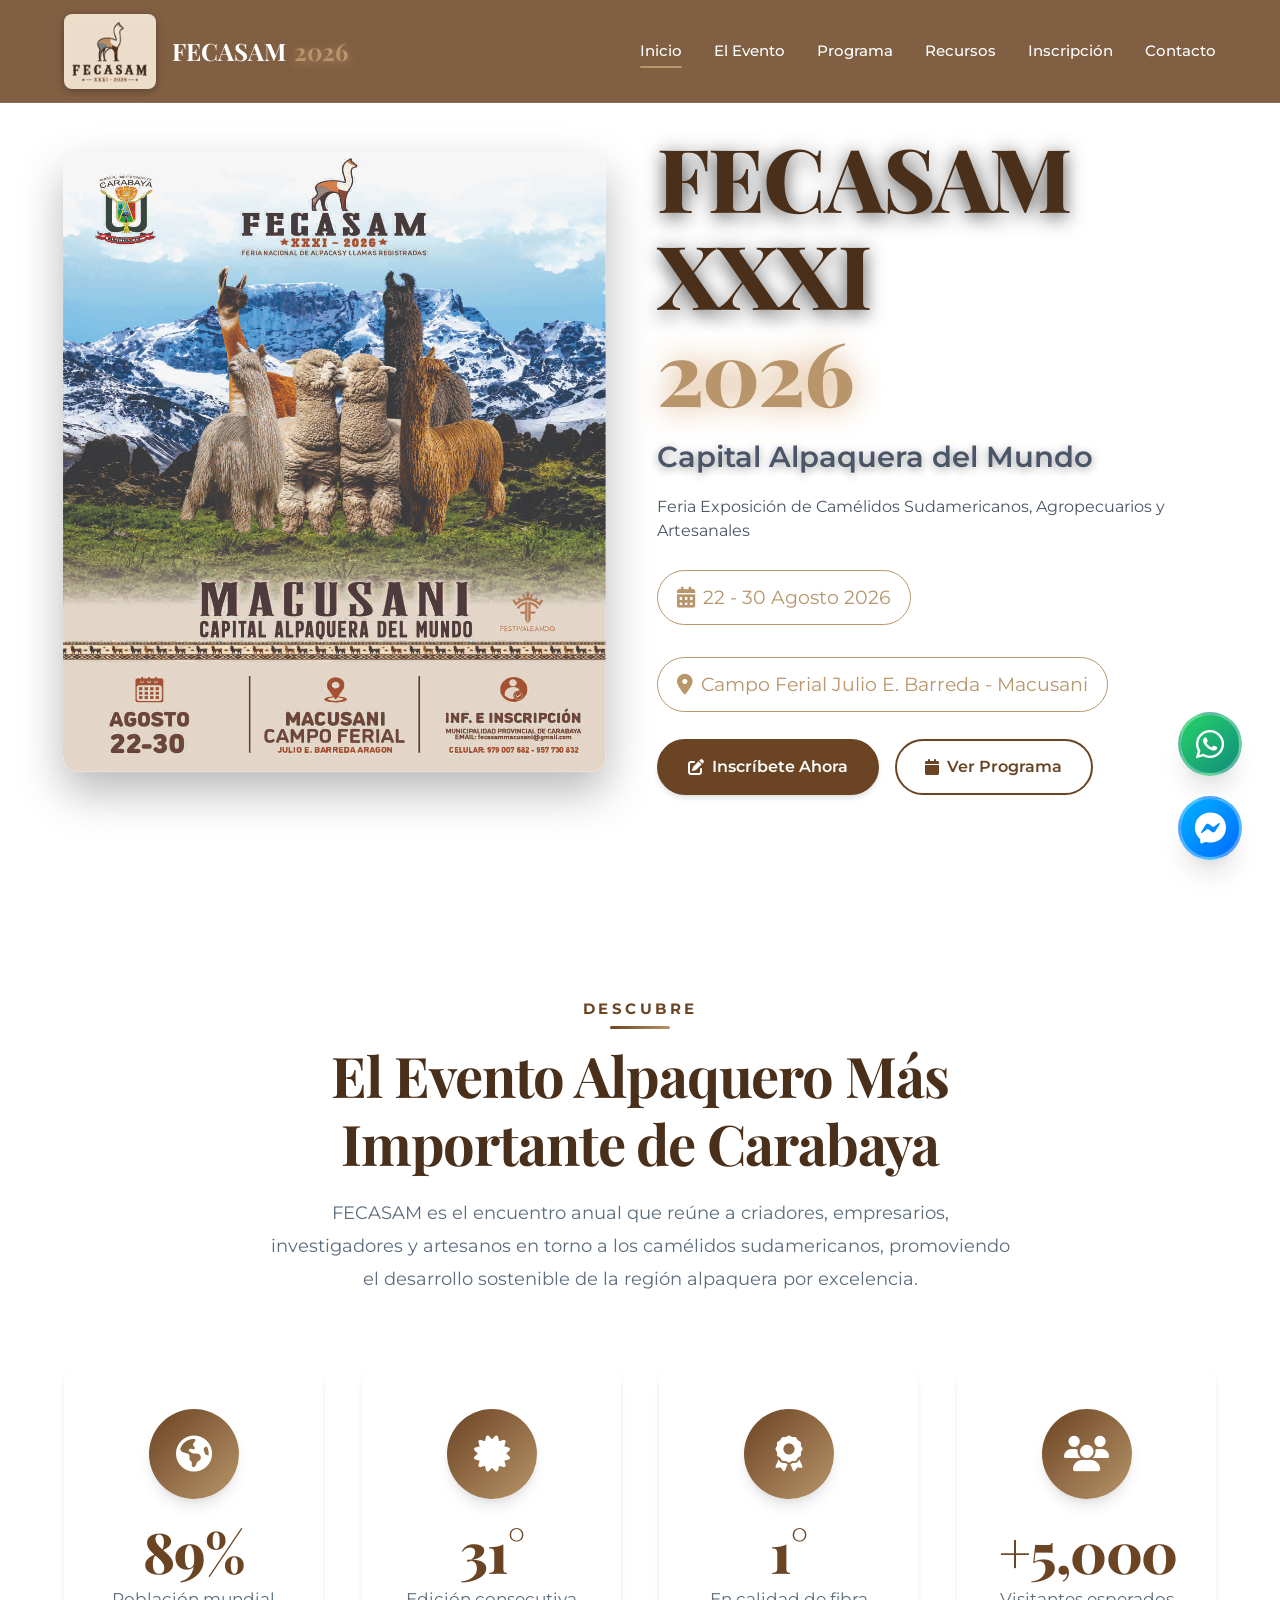
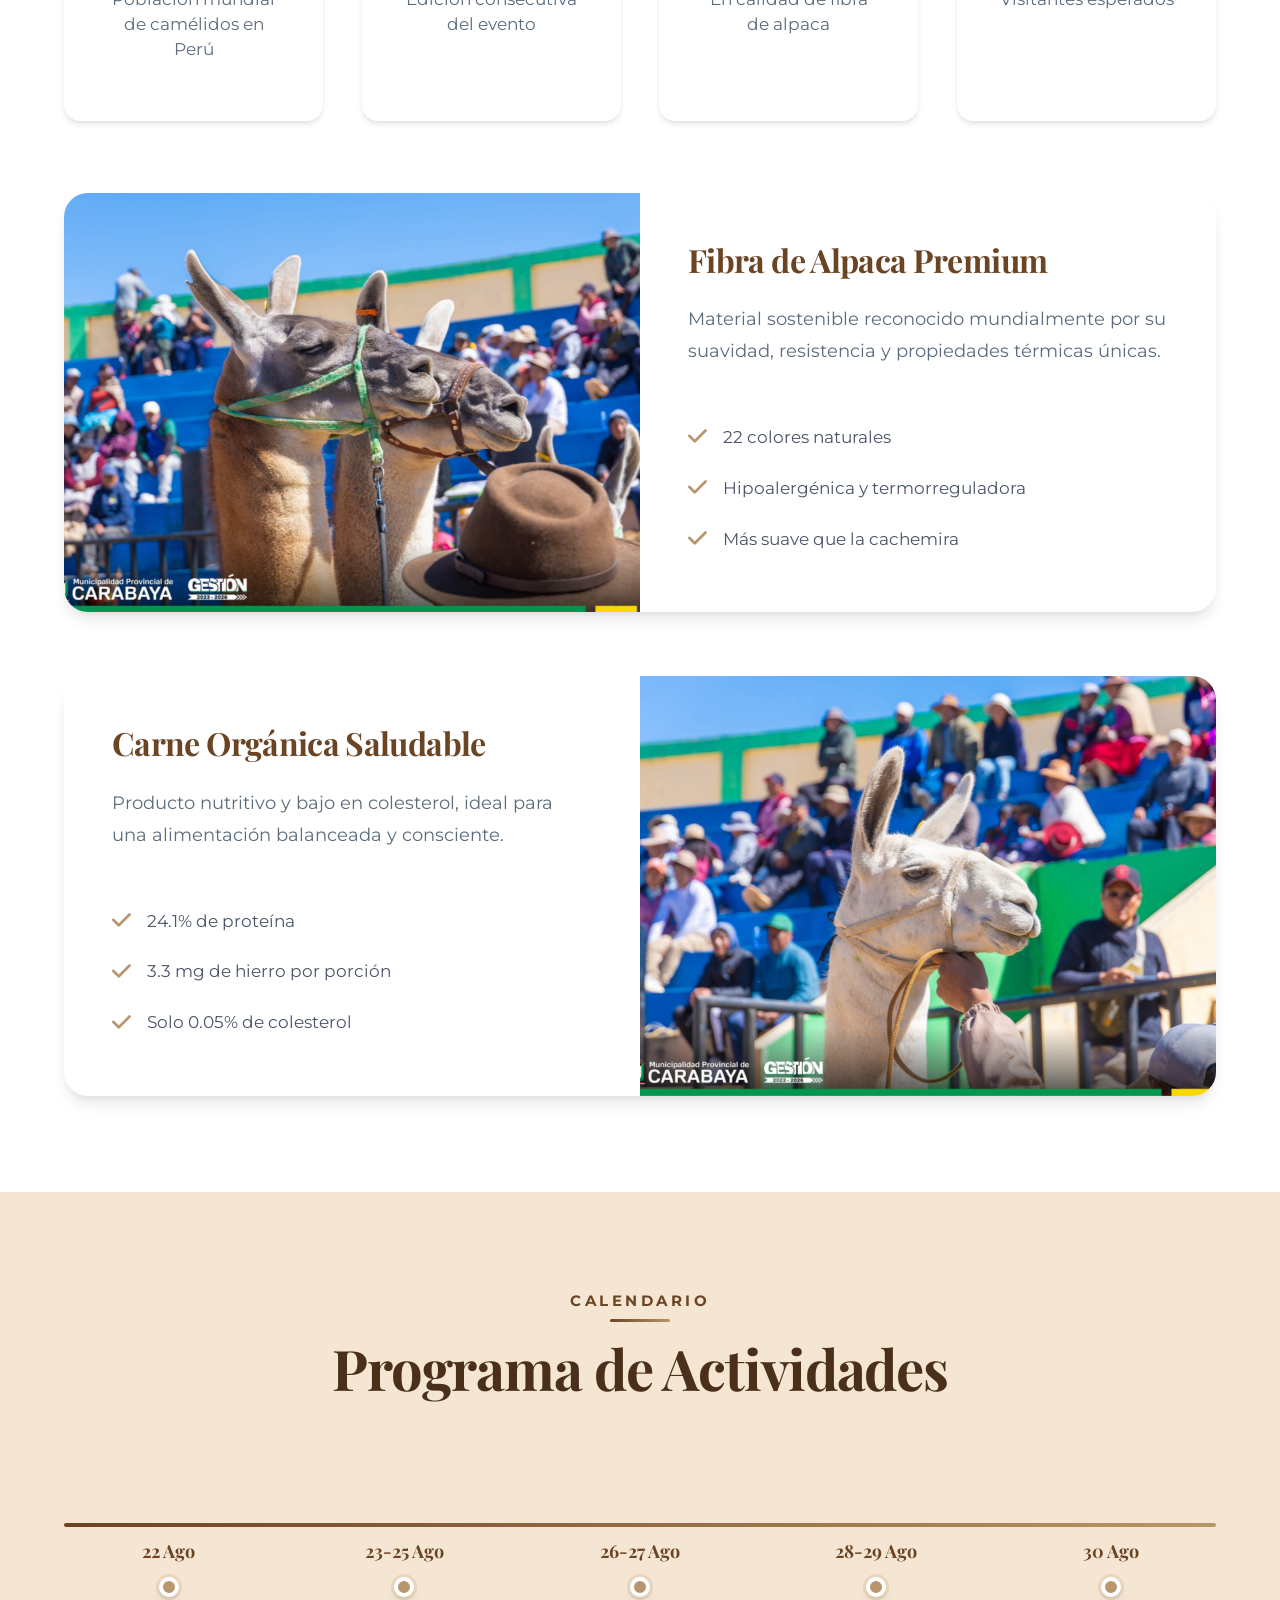
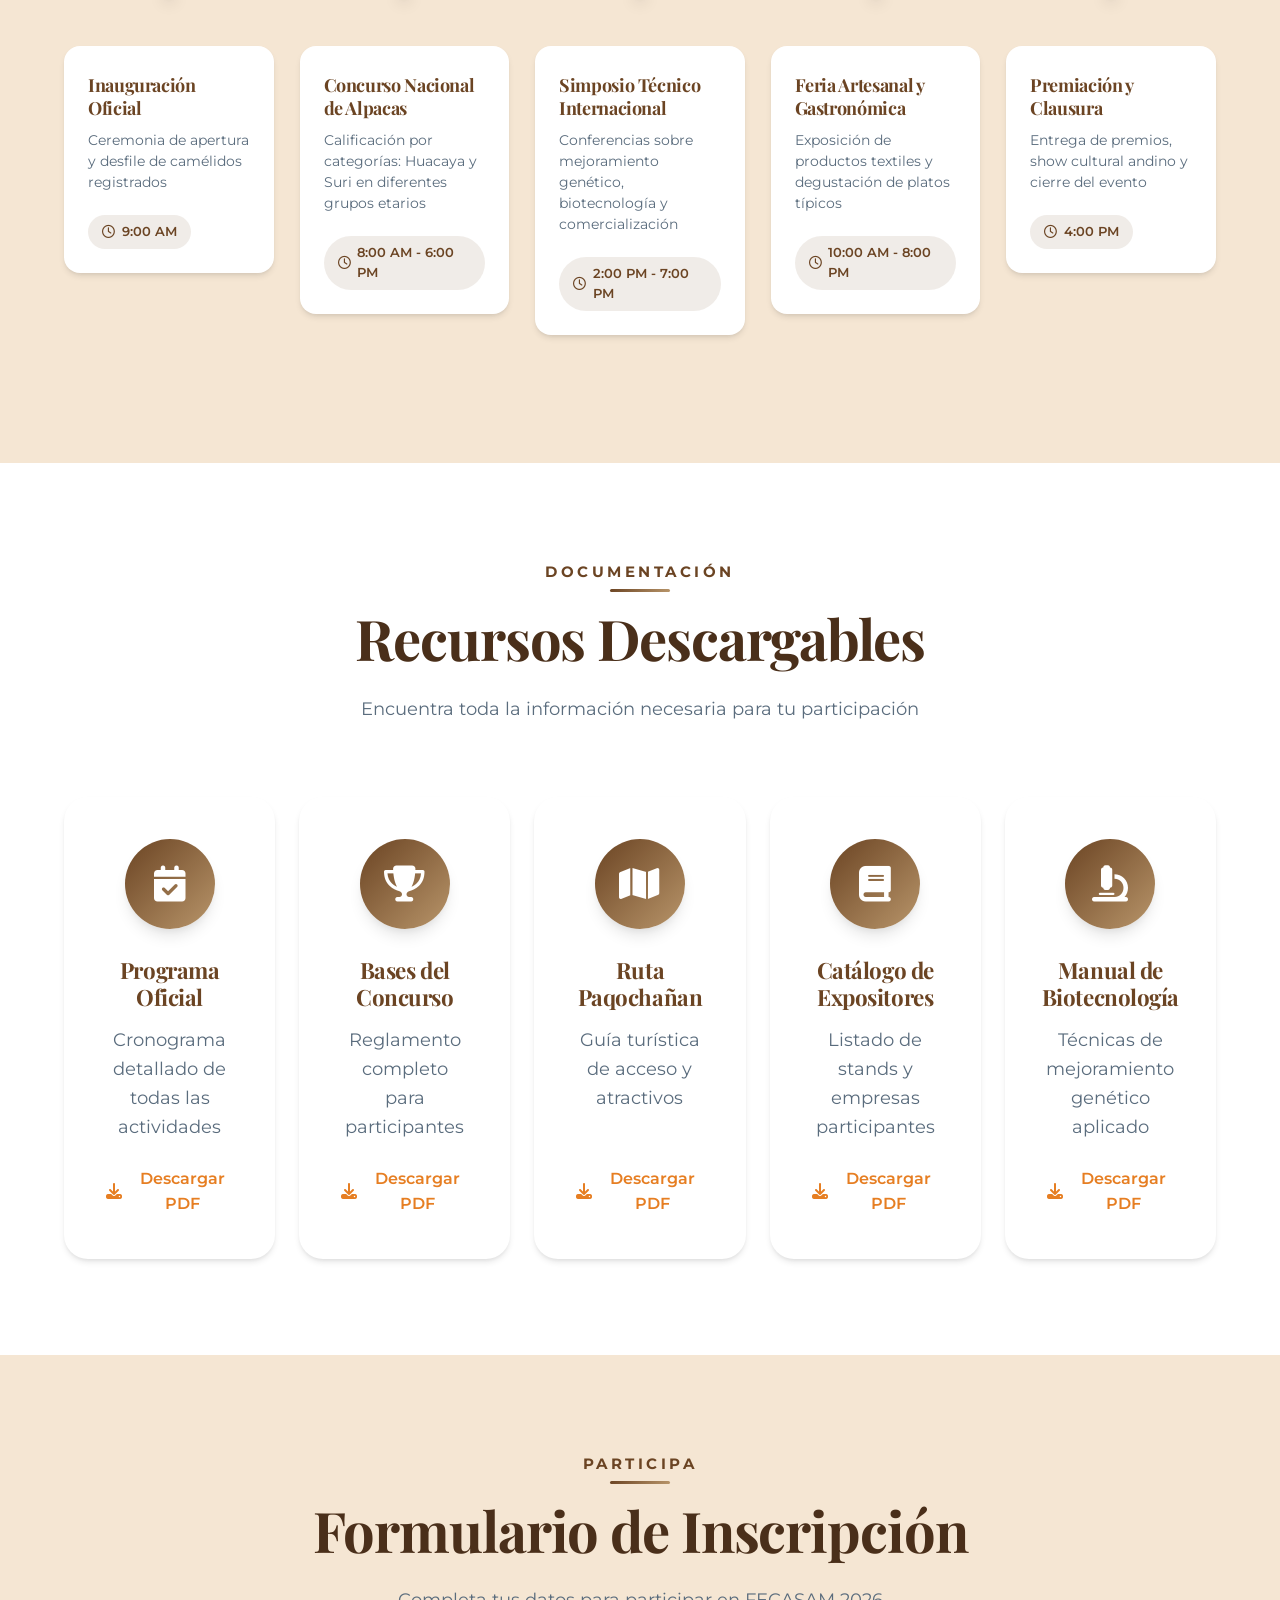
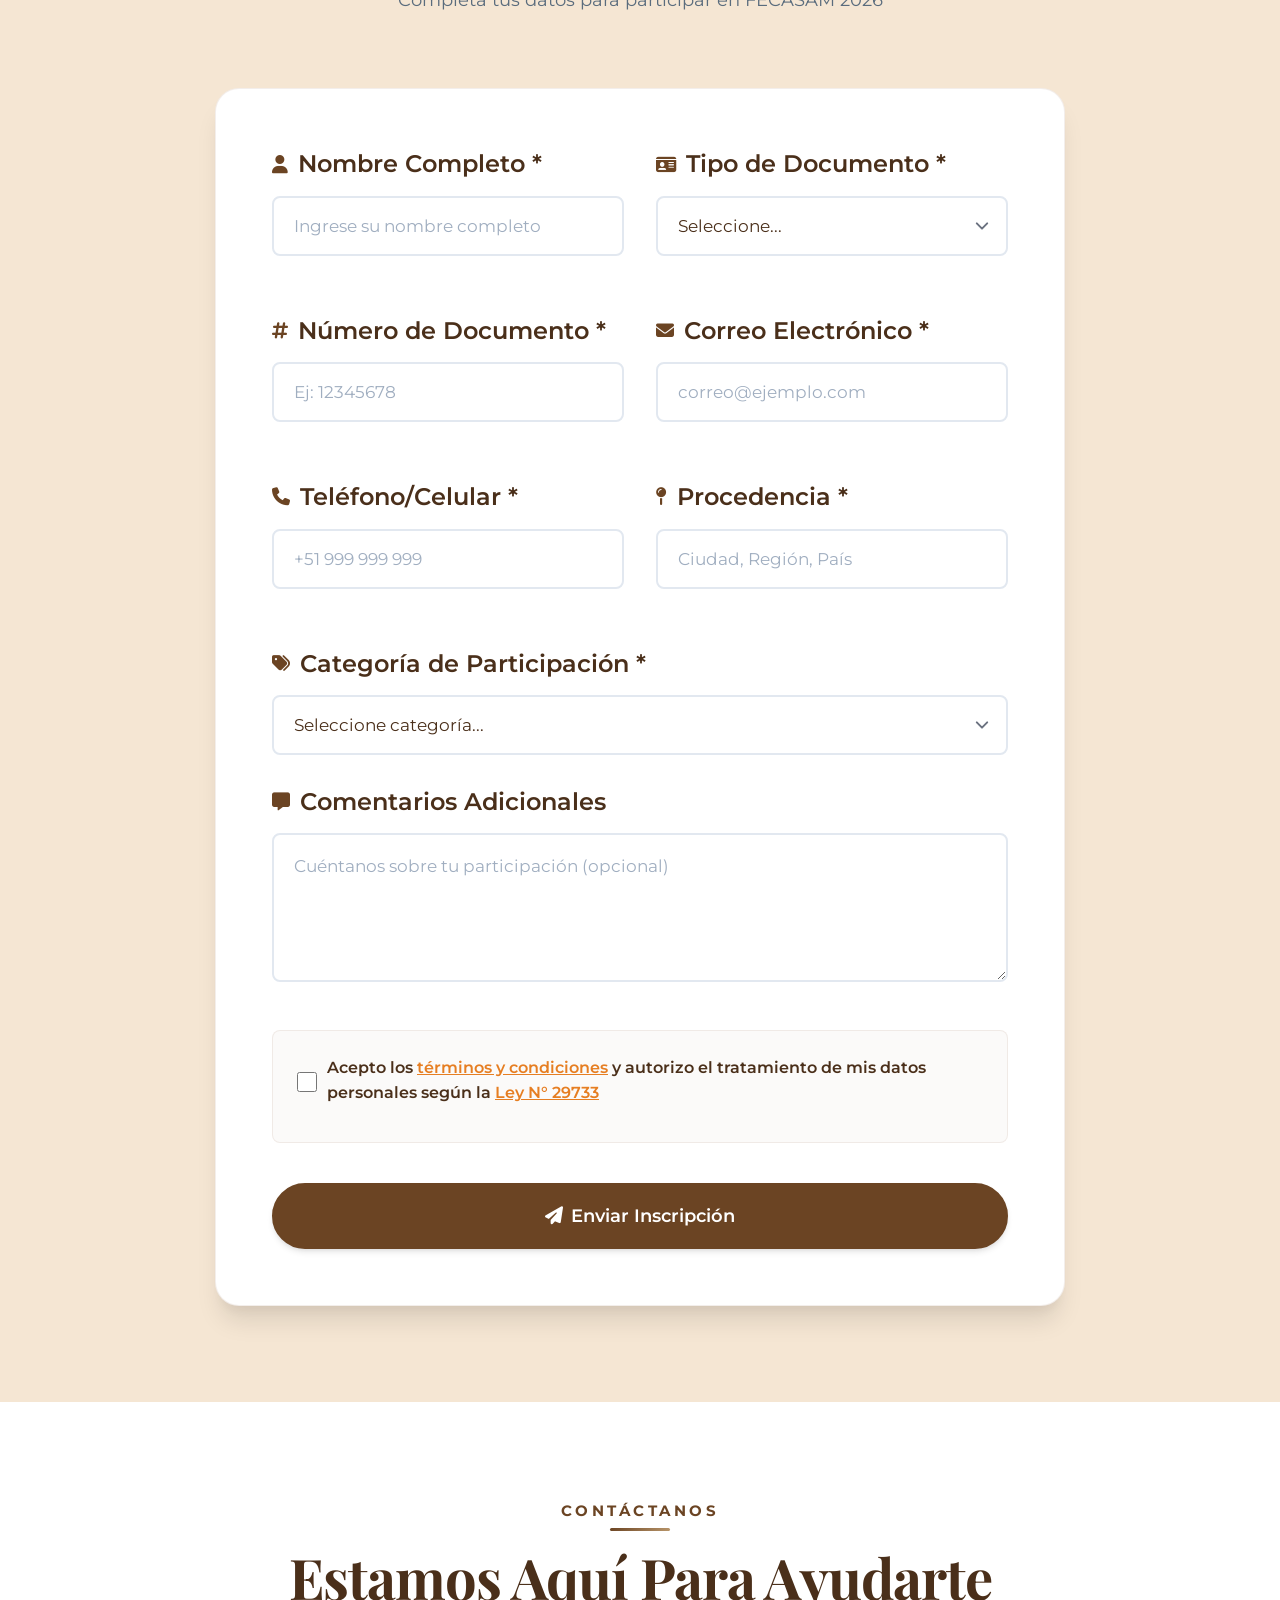
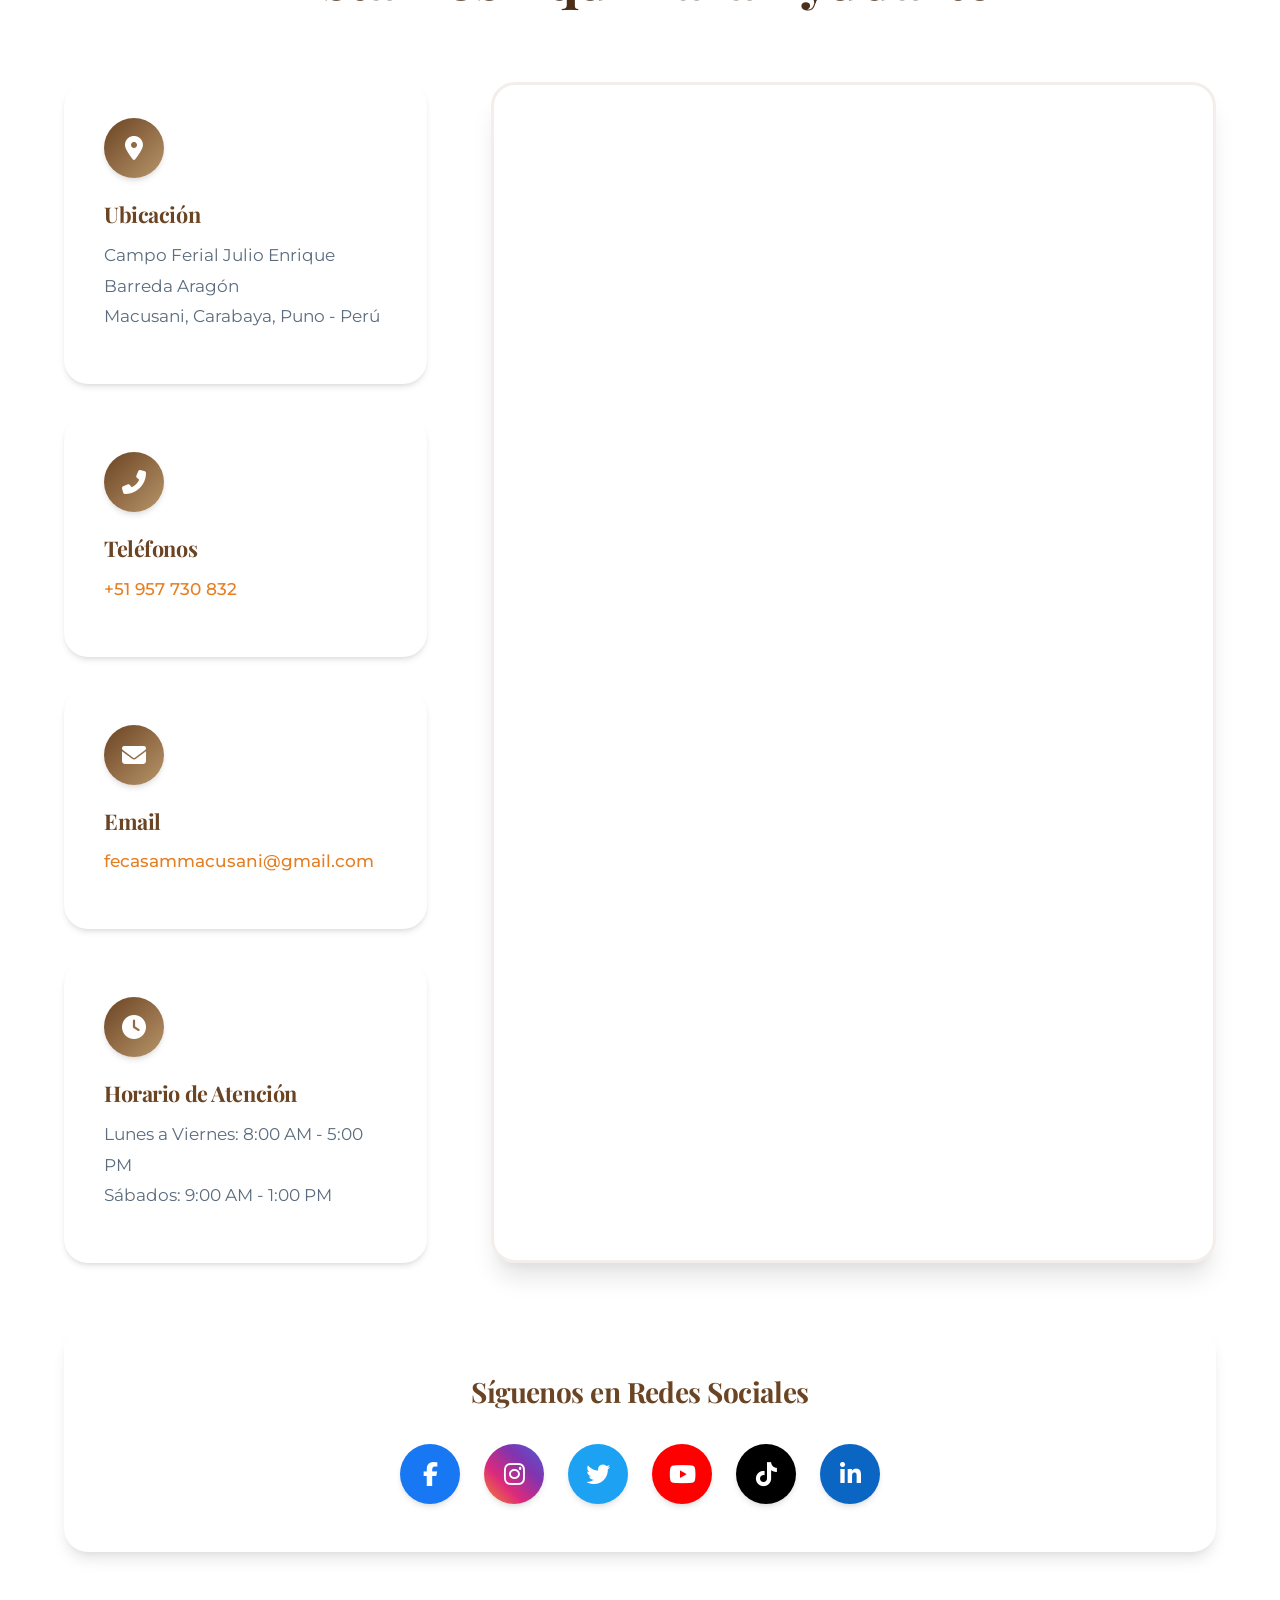
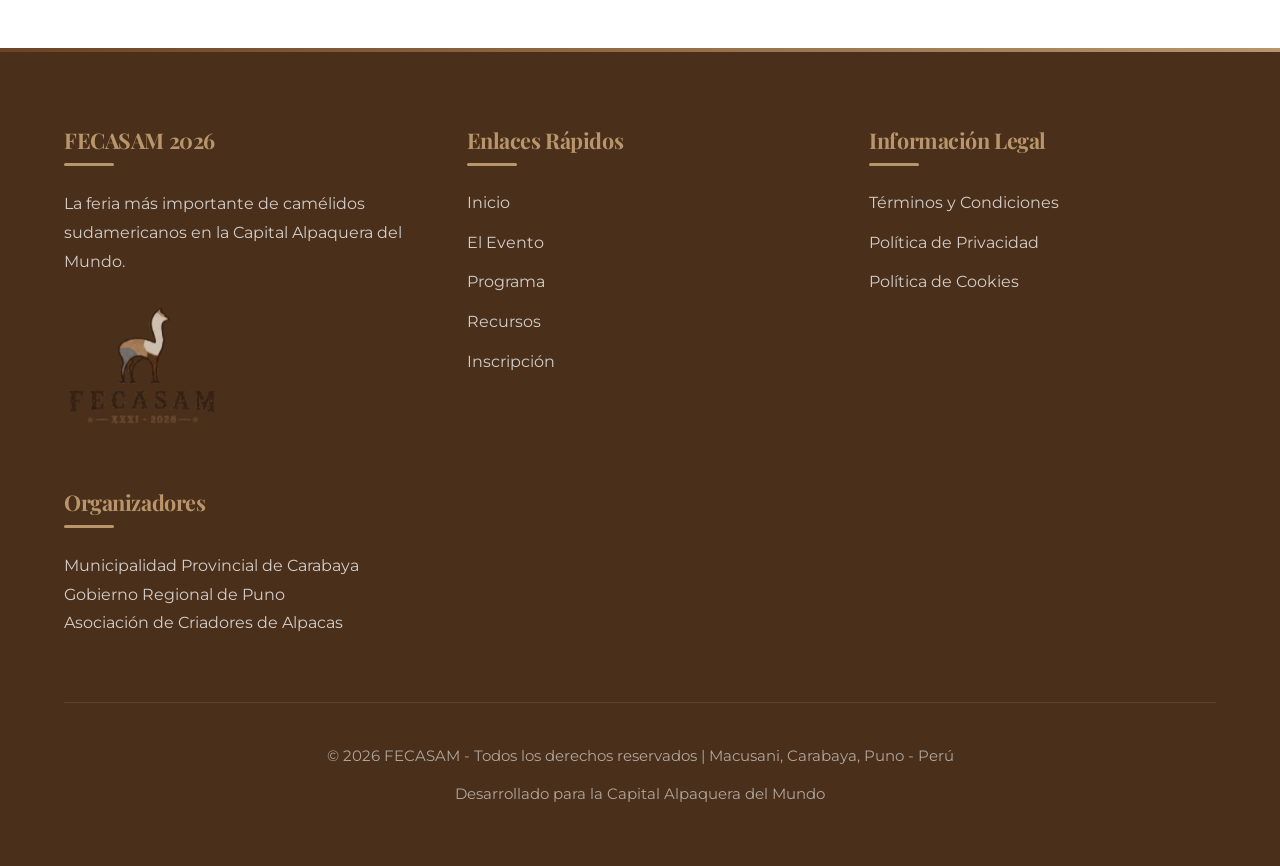
==== commit f0c65b8b: "add cambios de tamaño, add poster" ====
--- a/index.html
+++ b/index.html
@@ -11,10 +11,10 @@
     <meta property="og:title" content="FECASAM 2026 - Capital Alpaquera del Mundo">
     <meta property="og:description" content="La feria más importante de camélidos sudamericanos en Macusani, Puno. 22-30 Agosto 2026">
     <meta property="og:type" content="website">
-    <meta property="og:url" content="https://fecasam2026.com">
+    <meta property="og:url" content="https://fecasam.com">
     <meta property="og:image" content="assets/images/og-image.jpg">
     
-    <title>FECASAM 2026 | Capital Alpaquera del Mundo - Macusani, Puno</title>
+    <title>FECASAM 2026</title>
     
     <!-- Favicons -->
     <link rel="icon" type="image/x-icon" href="assets/images/favicon.ico">
@@ -58,7 +58,7 @@
                         <li><a href="#recursos" class="nav-link">Recursos</a></li>
                         <li><a href="#inscripcion" class="nav-link">Inscripción</a></li>
                         <li><a href="#contacto" class="nav-link">Contacto</a></li>
-                        <li><a href="libro-reclamaciones.html" class="nav-link btn-reclamaciones">Libro de Reclamaciones</a></li>
+                        <!-- <li><a href="libro-reclamaciones.html" class="nav-link btn-reclamaciones">Libro de Reclamaciones</a></li> -->
                     </ul>
                 </div>
             </div>
@@ -67,54 +67,64 @@
 
     <!-- Hero Section -->
     <section class="hero" id="inicio">
-        <div class="hero-carousel-container">
+
+        <!-- Carousel -->
+        <!-- <div class="hero-carousel-container">
             <div class="hero-carousel">
                 <div class="carousel-slide active" style="background-image: url('assets/images/alpacas-1.jpg')"></div>
                 <div class="carousel-slide" style="background-image: url('assets/images/concurso.jpg')"></div>
                 <div class="carousel-slide" style="background-image: url('assets/images/macusani.jpg')"></div>
             </div>
             <div class="hero-overlay"></div>
-        </div>
+        </div> -->
         
-        <div class="hero-content">
-            <div class="container">
-                <div class="hero-text">
-                    <span class="hero-edition">XXXI Edición</span>
-                    <h1 class="hero-title">
-                        FECASAM <span class="highlight">2026</span>
-                    </h1>
-                    <p class="hero-subtitle">Capital Alpaquera del Mundo</p>
-                    <p class="hero-description">
-                        Feria Exposición de Camélidos Sudamericanos, Agropecuarios y Artesanales
-                    </p>
-                    
-                    <div class="hero-info">
-                        <div class="info-item">
-                            <i class="fas fa-calendar-alt"></i>
-                            <span>22 - 30 Agosto 2026</span>
-                        </div>
-                        <div class="info-item">
-                            <i class="fas fa-map-marker-alt"></i>
-                            <span>Campo Ferial Julio E. Barreda - Macusani, Puno</span>
-                        </div>
-                    </div>
-                    
-                    <div class="hero-cta">
-                        <a href="#inscripcion" class="btn btn-primary">
-                            <i class="fas fa-edit"></i> Inscríbete Ahora
-                        </a>
-                        <a href="#programa" class="btn btn-secondary">
-                            <i class="fas fa-calendar"></i> Ver Programa
-                        </a>
+        <div class="hero-layout">
+            <div class="hero-visual">
+                <button type="button" class="hero-image-trigger" aria-label="Ampliar imagen del póster de FECASAM 2026">
+                    <img src="assets/images/poster.jpg" alt="Póster oficial de FECASAM 2026">
+                </button>
+            </div>
+
+            <div class="hero-content">
+                <div class="container">
+                    <div class="hero-text">
+                        <!-- <span class="hero-edition">XXXI Edición</span> -->
+                        <h1 class="hero-title">
+                            FECASAM XXXI<span class="highlight">2026</span>
+                        </h1>
+                        <p class="hero-subtitle">Capital Alpaquera del Mundo</p>
+                        <p class="hero-description">
+                            Feria Exposición de Camélidos Sudamericanos, Agropecuarios y Artesanales
+                        </p>
+                        
+                        <div class="hero-info">
+                            <div class="info-item">
+                                <i class="fas fa-calendar-alt"></i>
+                                <span>22 - 30 Agosto 2026</span>
+                            </div>
+                            <div class="info-item">
+                                <i class="fas fa-map-marker-alt"></i>
+                                <span>Campo Ferial Julio E. Barreda - Macusani</span>
+                            </div>
+                        </div>
+                        
+                        <div class="hero-cta">
+                            <a href="#inscripcion" class="btn btn-primary">
+                                <i class="fas fa-edit"></i> Inscríbete Ahora
+                            </a>
+                            <a href="#programa" class="btn btn-secondary">
+                                <i class="fas fa-calendar"></i> Ver Programa
+                            </a>
+                        </div>
                     </div>
                 </div>
             </div>
         </div>
         
-        <div class="scroll-indicator">
+        <!-- <div class="scroll-indicator">
             <span>Desliza para descubrir</span>
             <i class="fas fa-chevron-down"></i>
-        </div>
+        </div> -->
     </section>
 
     <!-- About Section -->
@@ -415,7 +425,7 @@
                         <textarea id="comments" name="comments" rows="4" placeholder="Cuéntanos sobre tu participación (opcional)"></textarea>
                     </div>
                     
-                    <div class="form-group checkbox-group">
+                    <div class="form-group-2 checkbox-group">
                         <label class="checkbox-label">
                             <input type="checkbox" name="terms" required>
                             <span>Acepto los <a href="#" data-modal="terms">términos y condiciones</a> y autorizo el tratamiento de mis datos personales según la <a href="#" data-modal="privacy">Ley N° 29733</a></span>
@@ -465,8 +475,8 @@
                         </div>
                         <h3>Teléfonos</h3>
                         <p>
-                            <a href="tel:+51987654321">+51 987 654 321</a><br>
-                            <a href="tel:+51987654322">+51 987 654 322</a>
+                            <a href="tel:+51957730832">+51 957 730 832</a><br>
+                            <!-- <a href="tel:+51957730832">+51 957 730 832</a> -->
                         </p>
                     </div>
                     
@@ -476,8 +486,8 @@
                         </div>
                         <h3>Email</h3>
                         <p>
-                            <a href="mailto:info@fecasam2026.com">info@fecasam2026.com</a><br>
-                            <a href="mailto:inscripciones@fecasam2026.com">inscripciones@fecasam2026.com</a>
+                            <a href="mailto:info@fecasam2026.com">fecasammacusani@gmail.com</a><br>
+                            <!-- <a href="mailto:inscripciones@fecasam2026.com">inscripciones@fecasam2026.com</a> -->
                         </p>
                     </div>
                     
@@ -558,7 +568,7 @@
                     <ul>
                         <li><a href="#" data-modal="terms">Términos y Condiciones</a></li>
                         <li><a href="#" data-modal="privacy">Política de Privacidad</a></li>
-                        <li><a href="libro-reclamaciones.html">Libro de Reclamaciones</a></li>
+                        <!-- <li><a href="libro-reclamaciones.html">Libro de Reclamaciones</a></li> -->
                         <li><a href="#" data-modal="cookies">Política de Cookies</a></li>
                     </ul>
                 </div>
@@ -580,7 +590,7 @@
 
     <!-- Floating Contact Buttons -->
     <div class="floating-contacts">
-        <a href="https://wa.me/51987654321?text=Hola,%20quisiera%20información%20sobre%20FECASAM%202026" 
+        <a href="https://wa.me/51957730832?text=Hola,%20quisiera%20información%20sobre%20FECASAM%202026" 
            target="_blank" 
            rel="noopener" 
            class="float-btn whatsapp"
@@ -594,11 +604,11 @@
            title="Contactar por Messenger">
             <i class="fab fa-facebook-messenger"></i>
         </a>
-        <a href="libro-reclamaciones.html" 
+        <!-- <a href="libro-reclamaciones.html" 
            class="float-btn complaints"
            title="Libro de Reclamaciones">
             <i class="fas fa-book"></i>
-        </a>
+        </a> -->
     </div>
 
     <!-- Scroll to Top Button -->
--- a/assets/css/style.css
+++ b/assets/css/style.css
@@ -240,7 +240,7 @@
 }
 
 .btn-primary {
-    background: var(--gradient-primary);
+    background: var(--color-primary);
     color: var(--color-white);
     border-color: var(--color-primary);
     box-shadow: var(--shadow-md);
@@ -259,8 +259,8 @@
 
 .btn-secondary {
     background: transparent;
-    color: var(--color-white);
-    border-color: var(--color-white);
+    /* color: var(--color-white); */
+    border-color: var(--color-primary);
     backdrop-filter: blur(10px);
 }
 
@@ -569,20 +569,85 @@
 .hero {
     position: relative;
     height: 100vh;
-    min-height: clamp(500px, 100vh, 900px);
+    min-height: clamp(600px, 100vh, 980px);
     display: flex;
     align-items: center;
     justify-content: center;
     overflow: hidden;
-}
-
-.hero-carousel-container {
-    position: absolute;
-    top: 0;
-    left: 0;
-    width: 100%;
-    height: 100%;
-    z-index: -1;
+    padding: clamp(6rem, 10vh, 8rem) 1rem clamp(4rem, 8vh, 6rem);
+}
+
+.hero-layout {
+    position: relative;
+    z-index: 1;
+    width: min(100%, 1180px);
+    display: flex;
+    flex-direction: column;
+    align-items: center;
+    gap: clamp(1.25rem, 3vw, 2rem);
+}
+
+.hero-visual {
+    width: min(100%, 460px);
+    flex-shrink: 0;
+}
+
+.hero-visual {
+    width: min(100%, 460px);
+    flex-shrink: 0;
+    background: transparent;
+        background-color: transparent;
+        border: none;
+    }
+
+    .hero-image-trigger {
+        display: block;
+        width: 100%;
+        background: none !important;
+        background-color: transparent !important;
+        border: none !important;
+        padding: 0;
+        margin: 0;
+        cursor: zoom-in;
+        border-radius: 1rem;
+        overflow: hidden;
+        outline: none !important;
+        box-shadow: 0 20px 45px rgba(0, 0, 0, 0.28);
+        transition: transform 0.25s ease, box-shadow 0.25s ease;
+        -webkit-appearance: none;
+        appearance: none;
+        background-clip: padding-box;
+    }
+
+    .hero-image-trigger:hover,
+    .hero-image-trigger:focus,
+    .hero-image-trigger:focus-visible,
+    .hero-image-trigger:active {
+        background: none !important;
+        background-color: transparent !important;
+        border: none !important;
+        outline: none !important;
+        box-shadow: 0 24px 54px rgba(0, 0, 0, 0.35);
+        transform: translateY(-2px);
+    }
+
+    .hero-image-trigger::-moz-focus-inner {
+        border: 0;
+        padding: 0;
+    }
+
+    .hero-visual img {
+        width: 100%;
+        height: auto;
+        display: block;
+        /* object-fit: cover; */
+        /* max-height: min(58vh, 420px); */
+        border-radius: 1rem;
+        background: none !important;
+        background-color: transparent !important;
+        border: none !important;
+        box-shadow: none !important;
+        background-clip: padding-box;
 }
 
 .hero-carousel {
@@ -631,9 +696,18 @@
     z-index: 1;
     text-align: center;
     color: var(--color-white);
-    padding: var(--spacing-md);
+    padding: 0;
     width: 100%;
+    max-width: 620px;
     animation: fadeInUp 1s ease-out;
+}
+
+.hero-content .container {
+    padding: 0;
+}
+
+.hero-content .hero-text {
+    width: 100%;
 }
 
 @keyframes fadeInUp {
@@ -650,7 +724,7 @@
 .hero-edition {
     display: inline-block;
     padding: clamp(0.3rem, 1.2vw, 0.5rem) clamp(0.8rem, 2.5vw, 1.4rem);
-    background: rgba(212, 165, 116, 0.2);
+    background: rgba(212, 165, 116);
     border: 1px solid var(--color-secondary);
     border-radius: var(--radius-full);
     font-size: clamp(0.65rem, 1.6vw, 0.8rem);
@@ -674,7 +748,7 @@
 }
 
 .hero-title {
-    font-size: clamp(2rem, 8vw, 5rem);
+    font-size: clamp(2.5rem, 8.5vw, 5.5rem);
     font-weight: 800;
     margin-bottom: clamp(0.4rem, 1.5vh, 0.8rem);
     text-shadow: 0 4px 20px rgba(0, 0, 0, 0.7);
@@ -685,7 +759,7 @@
 .hero-title .highlight {
     color: var(--color-secondary);
     display: block;
-    text-shadow: 0 0 30px rgba(212, 165, 116, 0.6);
+    text-shadow: 0 0 30px rgba(212, 165, 116);
     animation: glow 3s ease-in-out infinite alternate;
 }
 
@@ -697,9 +771,9 @@
 .hero-subtitle {
     font-size: clamp(0.95rem, 3.2vw, 1.8rem);
     font-weight: 600;
-    color: var(--color-white);
+    /* color: var(--color-secondary); */
     margin-bottom: clamp(0.6rem, 1.5vh, 1rem);
-    text-shadow: 0 2px 10px rgba(0, 0, 0, 0.6);
+    text-shadow: 0 2px 10px rgba(0, 0, 0, 0.4);
     animation: fadeInUp 1s ease-out 0.4s both;
 }
 
@@ -709,9 +783,61 @@
     margin: 0 auto clamp(1.2rem, 3vh, 2rem);
     opacity: 0.95;
     line-height: 1.5;
-    color: var(--color-white);
-    text-shadow: 0 2px 8px rgba(0, 0, 0, 0.6);
+    /* color: var(--color-white); */
+    /* text-shadow: 0 2px 8px rgba(0, 0, 0, 0.6); */
     animation: fadeInUp 1s ease-out 0.5s both;
+}
+
+@media (min-width: 900px) {
+    .hero-layout {
+        flex-direction: row;
+        align-items: center;
+        justify-content: center;
+        gap: clamp(2rem, 4vw, 4rem);
+    }
+
+    .hero-visual {
+        width: min(46%, 560px);
+    }
+
+    .hero-visual img {
+        max-height: min(72vh, 620px);
+    }
+
+    .hero-content {
+        text-align: left;
+        max-width: 560px;
+    }
+
+    .hero-content .hero-info,
+    .hero-content .hero-cta {
+        justify-content: flex-start;
+    }
+
+    .hero-content .hero-description {
+        margin-left: 0;
+        margin-right: 0;
+    }
+}
+
+@media (max-width: 768px) {
+    .hero {
+        min-height: auto;
+        padding-top: calc(5.5rem + 1rem);
+        padding-bottom: 4rem;
+    }
+
+    .hero-layout {
+        margin-top: 0.5rem;
+    }
+
+    .hero-visual {
+        width: min(100%, 480px);
+    }
+
+    .hero-visual img {
+        max-height: min(50vh, 360px);
+    }
 }
 
 .hero-info {
@@ -727,24 +853,32 @@
     display: flex;
     align-items: center;
     gap: 0.5rem;
-    font-size: clamp(0.75rem, 1.6vw, 0.9rem);
-    background: rgba(0, 0, 0, 0.4);
+    font-size: clamp(0.9rem, 2vw, 1.2rem);
+    /* background: rgba(0, 0, 0, 0.4); */
+    color: var(--color-secondary);
     padding: clamp(0.5rem, 1.6vw, 0.7rem) clamp(0.8rem, 2.5vw, 1.2rem);
     border-radius: var(--radius-full);
     backdrop-filter: blur(10px);
     border: 1px solid rgba(255, 255, 255, 0.15);
+    border-color: var(--color-secondary);
     transition: all var(--transition-medium);
 }
 
 .info-item:hover {
-    background: rgba(212, 165, 116, 0.35);
+    background: rgba(212, 165, 116);
     transform: translateY(-3px);
     border-color: var(--color-secondary);
+    color: var(--color-white);
+    font-style: bold;
 }
 
 .info-item i {
     font-size: clamp(1rem, 2.4vw, 1.3rem);
     color: var(--color-secondary);
+}
+
+.info-item:hover i {
+    color: var(--color-white);
 }
 
 @media (max-width: 480px) {
@@ -786,7 +920,7 @@
     left: 50%;
     transform: translateX(-50%);
     text-align: center;
-    color: var(--color-white);
+    color: var(--color-dark);
     animation: bounce 2s infinite;
     cursor: pointer;
     transition: opacity var(--transition-fast);
@@ -817,7 +951,7 @@
 
 @media (max-width: 768px) {
     .scroll-indicator {
-        display: none;
+        display: flex;
     }
 }
 
@@ -1390,8 +1524,18 @@
     }
 }
 
-.form-group {
+.form-group, .form-group-2 {
     margin-bottom: clamp(1.25rem, 3vw, 1.75rem);
+}
+
+.form-group-2 label {
+    display: flex;
+    align-items: center;
+    gap: 0.625rem;
+    font-weight: 600;
+    color: var(--color-dark);
+    margin-bottom: clamp(0.5rem, 1.5vw, 0.75rem);
+    font-size: clamp(0.9rem, 2vw, 1rem);
 }
 
 .form-group label {
@@ -1401,7 +1545,7 @@
     font-weight: 600;
     color: var(--color-dark);
     margin-bottom: clamp(0.5rem, 1.5vw, 0.75rem);
-    font-size: clamp(0.9rem, 2vw, 1rem);
+    font-size: clamp(1.5rem, 3vw, 1.5rem);
 }
 
 .form-group label i {
@@ -2139,6 +2283,32 @@
     }
 }
 
+.modal-content.hero-image-modal-content {
+    background: transparent;
+    box-shadow: none;
+    padding: 0;
+    max-width: min(95vw, 1100px);
+    max-height: 95vh;
+    overflow: hidden;
+}
+
+.hero-image-modal {
+    display: flex;
+    align-items: center;
+    justify-content: center;
+    width: 100%;
+    height: 100%;
+}
+
+.hero-image-modal img {
+    width: auto;
+    max-width: 100%;
+    max-height: 90vh;
+    object-fit: contain;
+    border-radius: 1rem;
+    box-shadow: 0 25px 60px rgba(0, 0, 0, 0.35);
+}
+
 /* ============================================
    UTILITIES - Responsive Helpers
    ============================================ */
@@ -2240,7 +2410,7 @@
    ============================================ */
 @media (max-width: 768px) {
     :root {
-        font-size: 14px;
+        font-size: 18px;
     }
     
     .section {
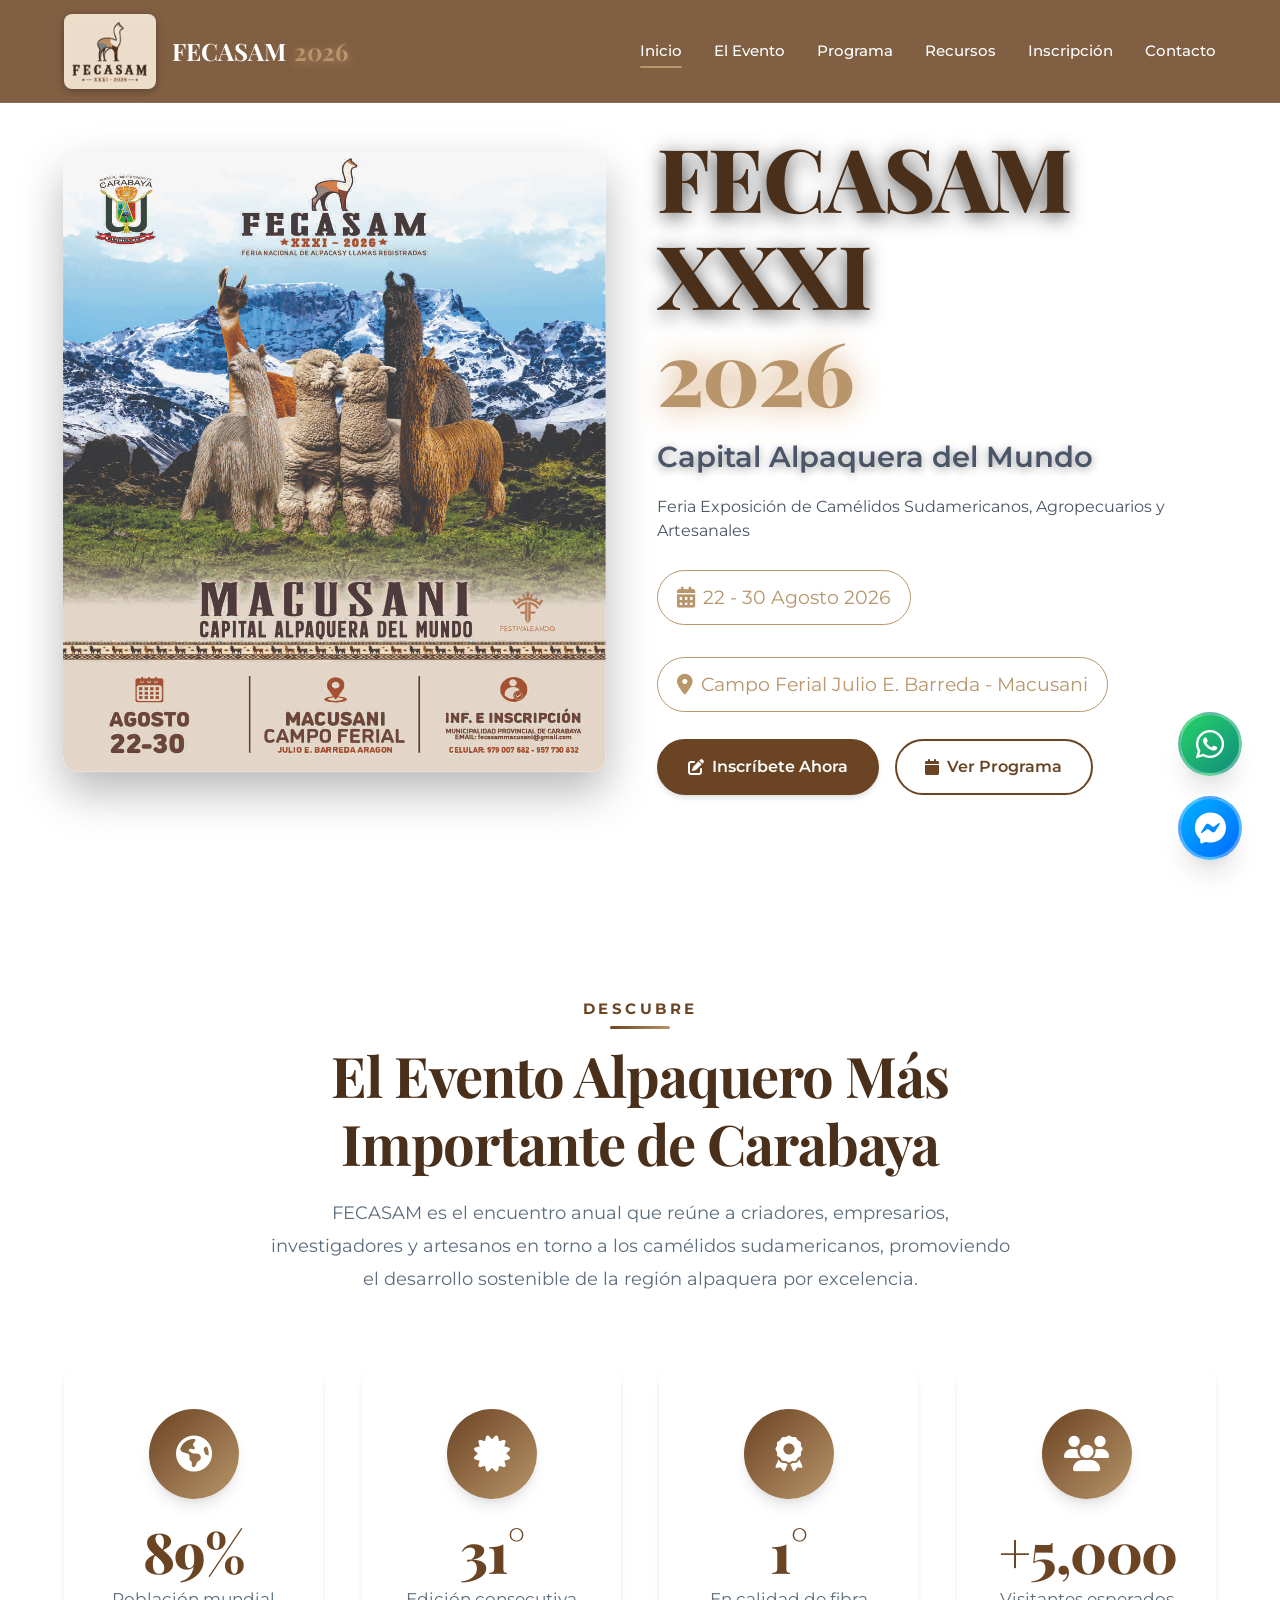
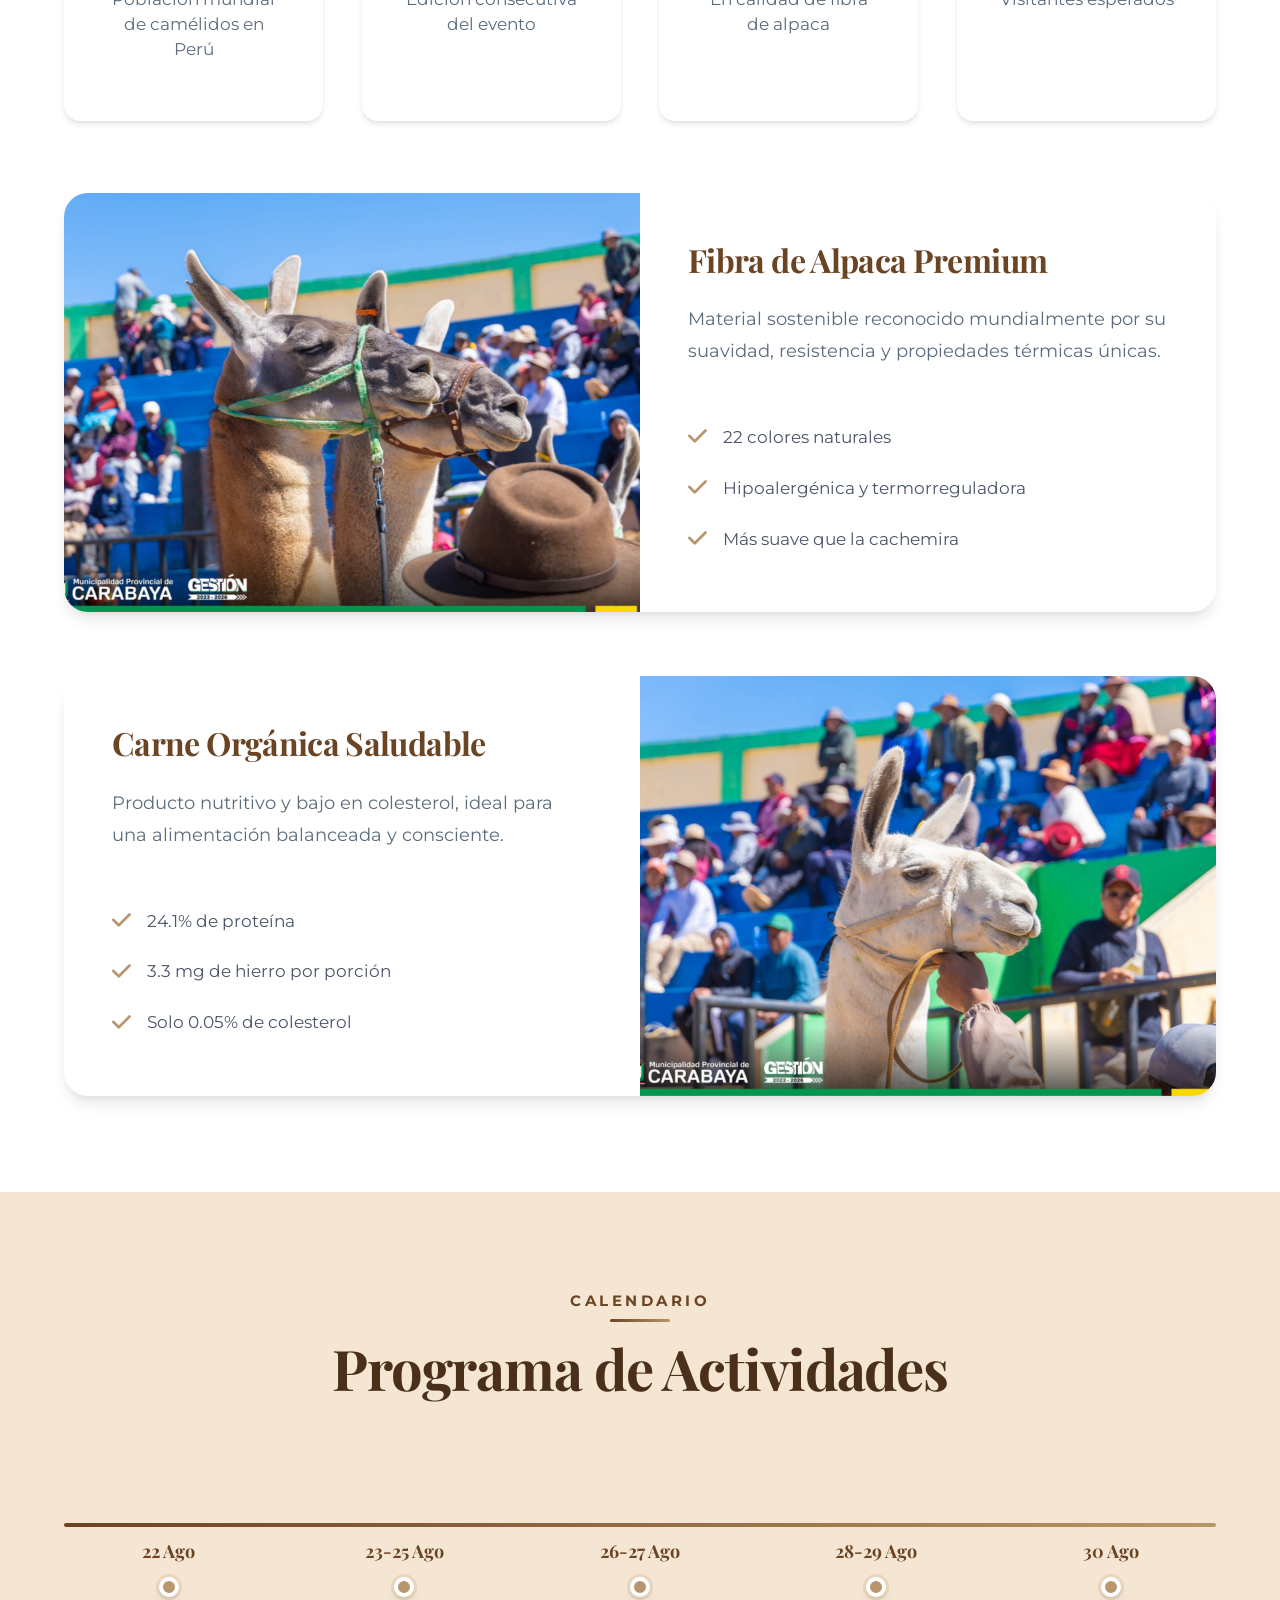
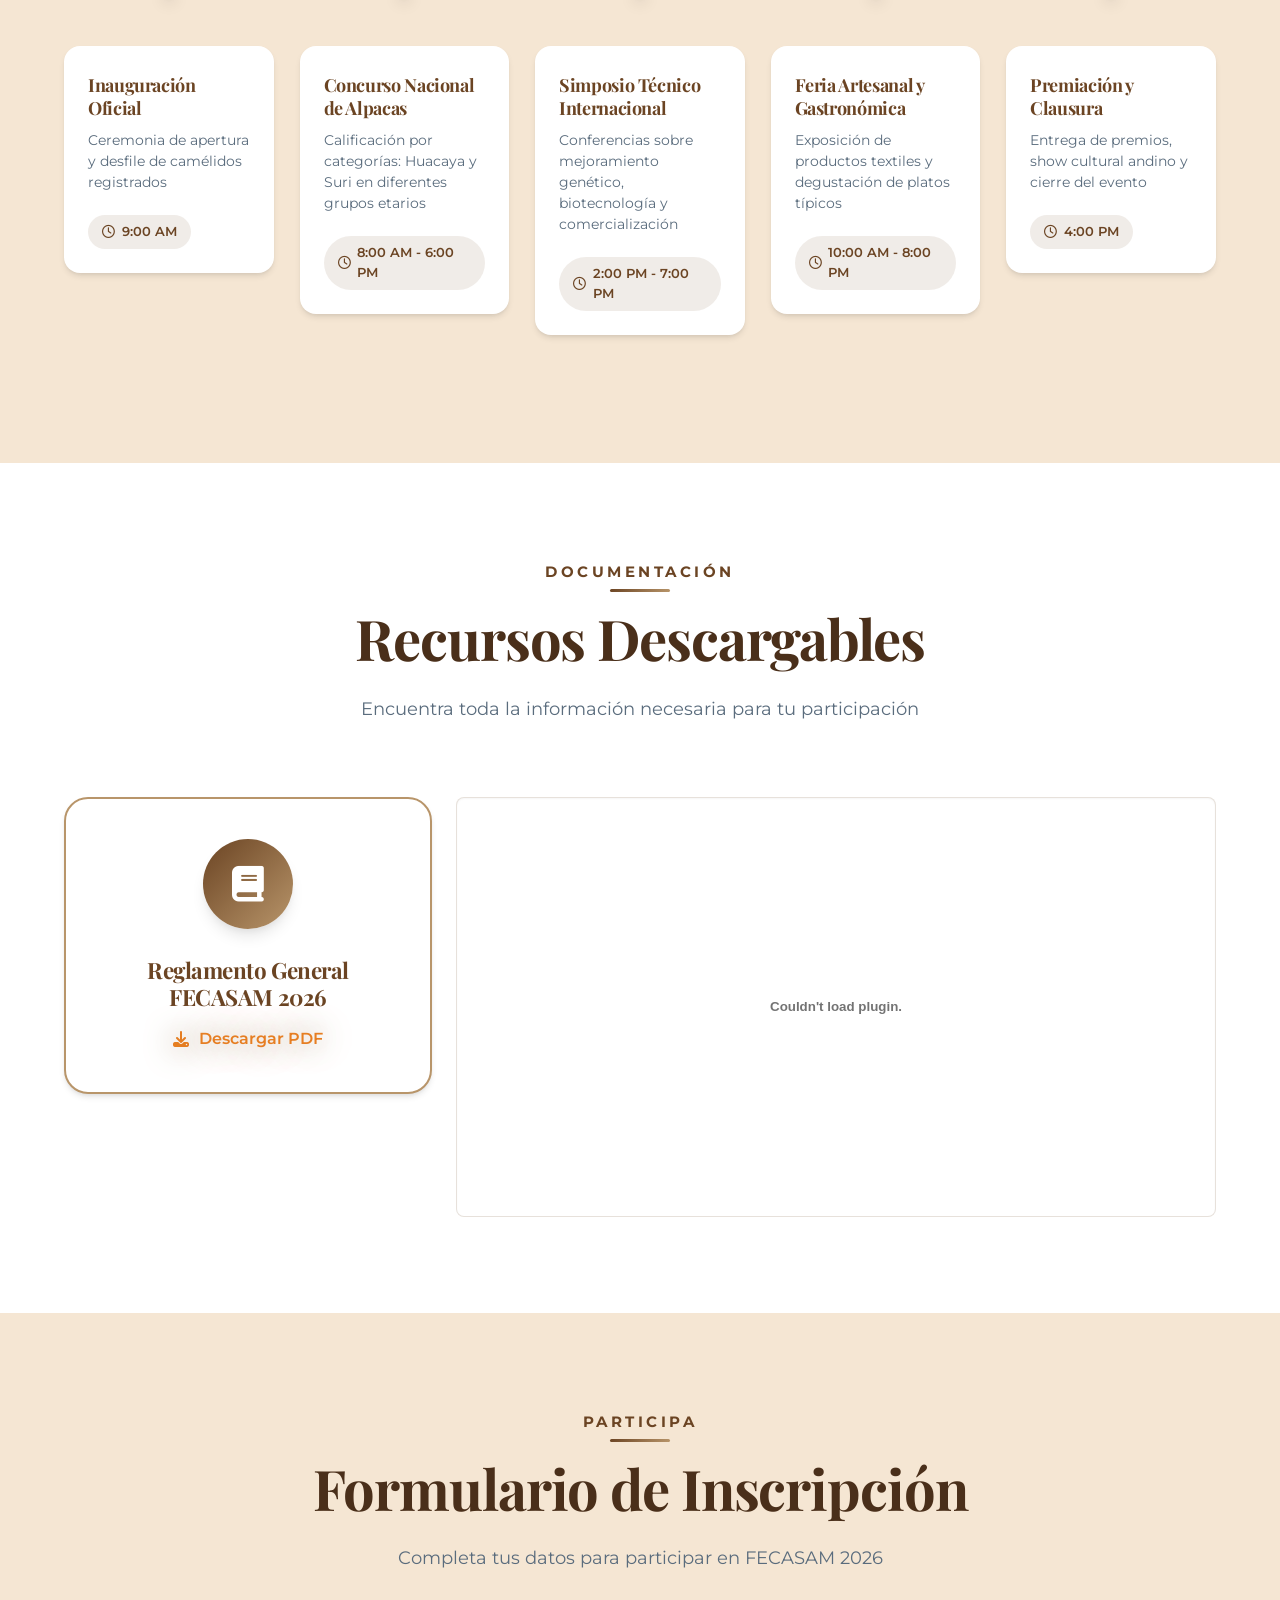
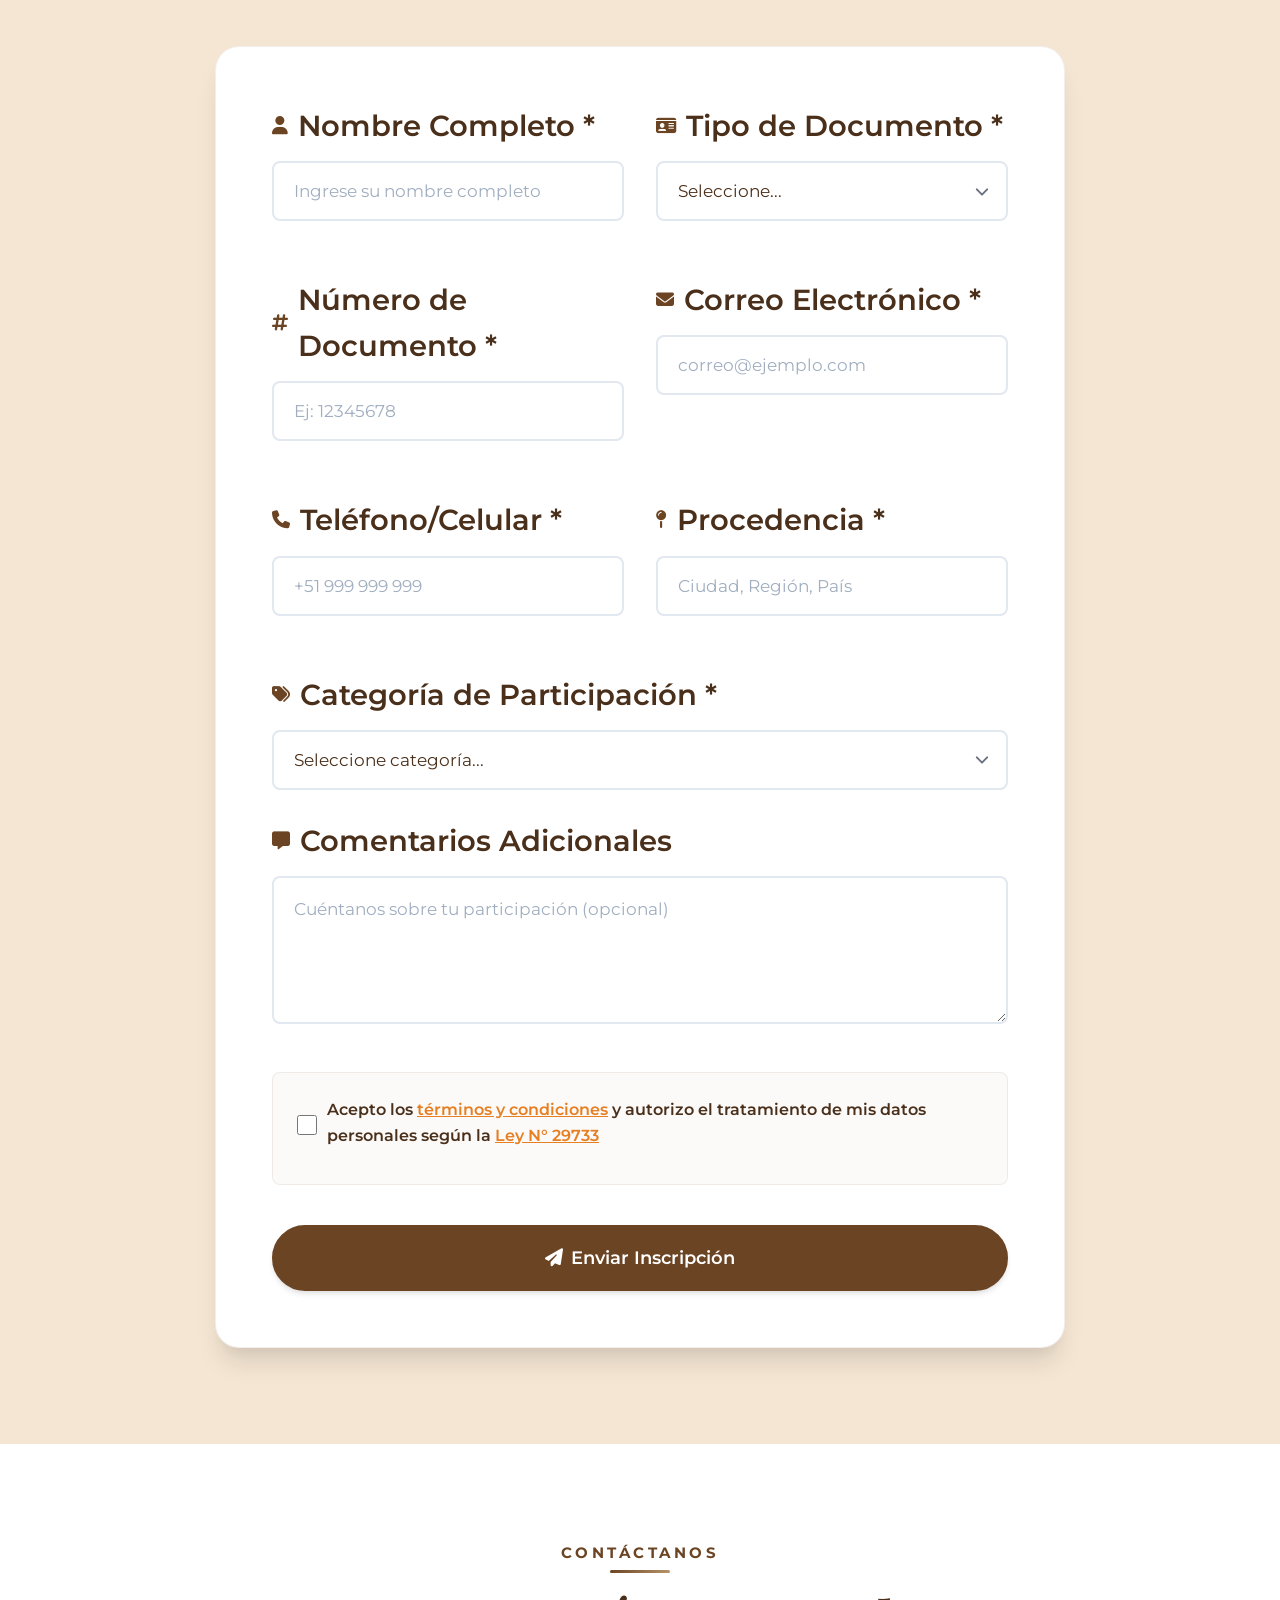
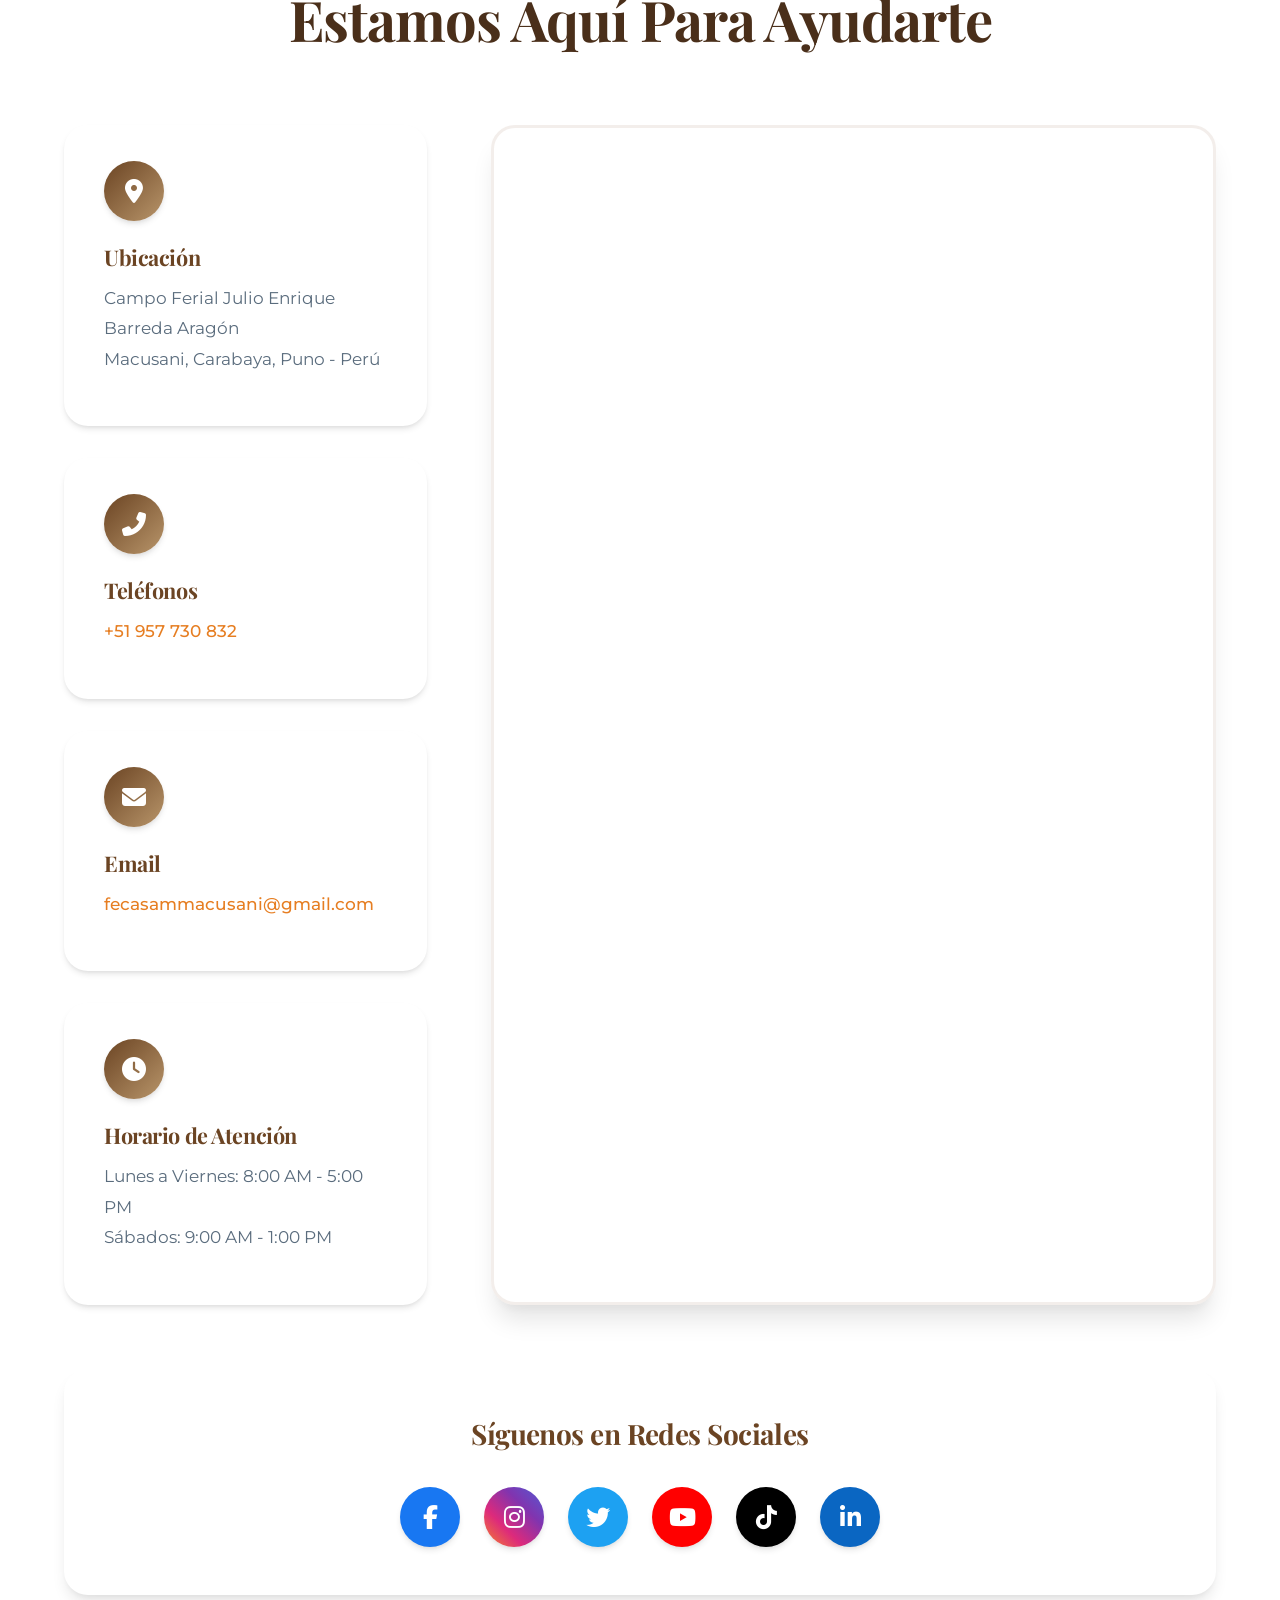
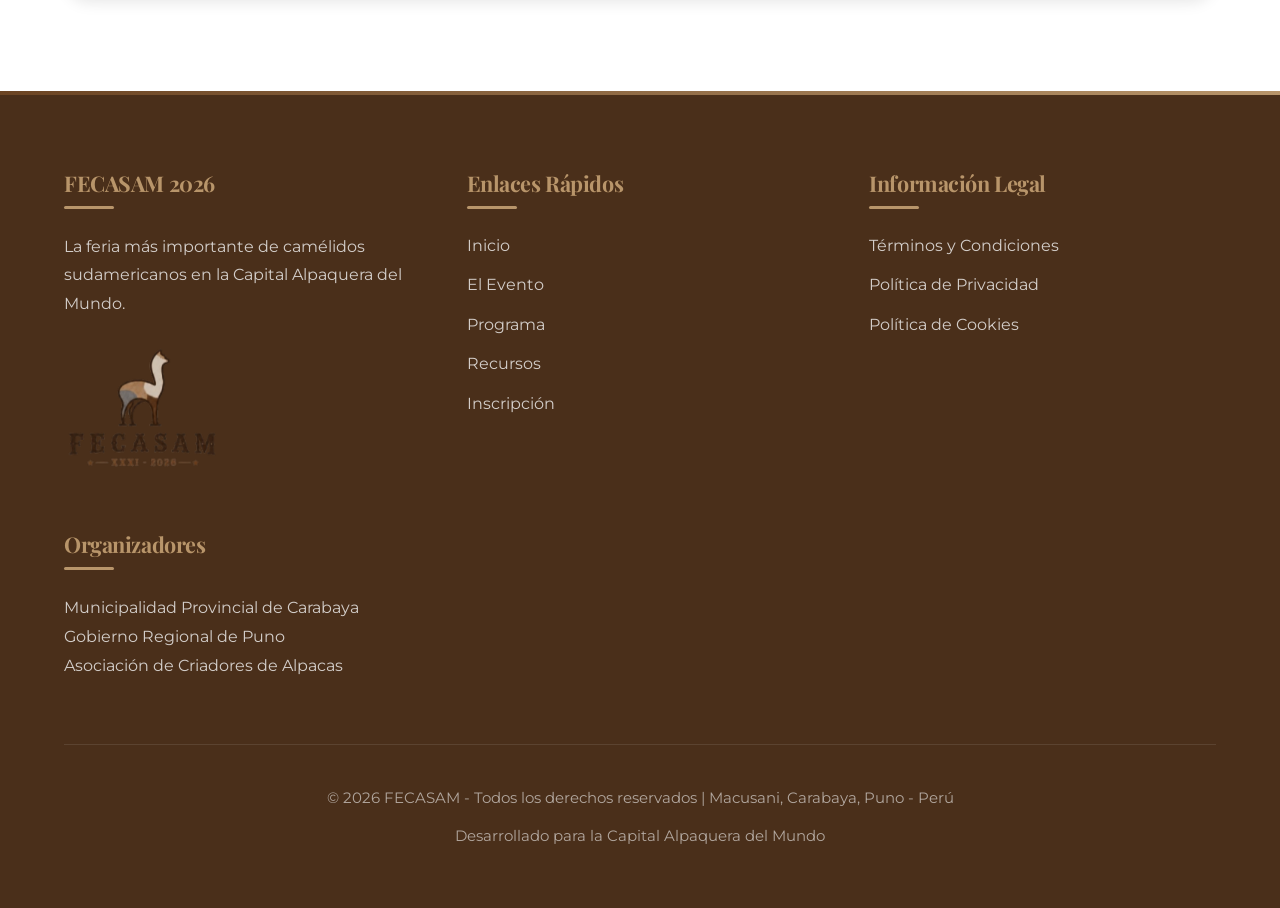
==== commit 6b5a62fb: "add reglamento" ====
--- a/index.html
+++ b/index.html
@@ -277,7 +277,19 @@
             </div>
             
             <div class="resources-grid">
-                <a href="assets/downloads/programa-fecasam-2026.pdf" class="resource-card" download>
+                <a href="assets/downloads/REGLAMENTO GENERAL FECASAM 2026.pdf" class="resource-card" download>
+                    <div class="resource-icon">
+                        <i class="fas fa-book"></i>
+                    </div>
+                    <h3>Reglamento General FECASAM 2026</h3>
+                    <!-- <p>Listado de stands y empresas participantes</p> -->
+                    <span class="resource-download">
+                        <i class="fas fa-download"></i> Descargar PDF
+                    </span>
+                </a>
+                <embed class="resource-preview" src="assets/downloads/REGLAMENTO GENERAL FECASAM 2026.pdf" type="application/pdf" title="Previsualización del reglamento" />
+                
+                <!-- <a href="assets/downloads/programa-fecasam-2026.pdf" class="resource-card" download>
                     <div class="resource-icon">
                         <i class="fas fa-calendar-check"></i>
                     </div>
@@ -310,17 +322,6 @@
                     </span>
                 </a>
                 
-                <a href="assets/downloads/catalogo-expositores.pdf" class="resource-card" download>
-                    <div class="resource-icon">
-                        <i class="fas fa-book"></i>
-                    </div>
-                    <h3>Catálogo de Expositores</h3>
-                    <p>Listado de stands y empresas participantes</p>
-                    <span class="resource-download">
-                        <i class="fas fa-download"></i> Descargar PDF
-                    </span>
-                </a>
-                
                 <a href="assets/downloads/manual-biotecnologia.pdf" class="resource-card" download>
                     <div class="resource-icon">
                         <i class="fas fa-microscope"></i>
@@ -330,7 +331,7 @@
                     <span class="resource-download">
                         <i class="fas fa-download"></i> Descargar PDF
                     </span>
-                </a>
+                </a> -->
             </div>
         </div>
     </section>
--- a/assets/css/style.css
+++ b/assets/css/style.css
@@ -822,7 +822,9 @@
 
 @media (max-width: 768px) {
     .hero {
+        height: auto;
         min-height: auto;
+        overflow: visible;
         padding-top: calc(5.5rem + 1rem);
         padding-bottom: 4rem;
     }
@@ -1380,25 +1382,41 @@
    ============================================ */
 .resources-grid {
     display: grid;
-    grid-template-columns: repeat(5, 1fr);
+    grid-template-columns: minmax(260px, 1fr) minmax(0, 1fr) minmax(0, 1fr);
     gap: clamp(1rem, 2vw, 1.5rem);
-}
-
-@media (max-width: 1200px) {
+    align-items: start;
+}
+
+.resources-grid > .resource-card {
+    grid-column: 1;
+}
+
+.resources-grid > .resource-preview {
+    grid-column: 2 / span 2;
+}
+
+@media (max-width: 900px) {
     .resources-grid {
-        grid-template-columns: repeat(3, 1fr);
-    }
-}
-
-@media (max-width: 768px) {
-    .resources-grid {
-        grid-template-columns: repeat(2, 1fr);
+        grid-template-columns: minmax(260px, 1fr) minmax(0, 1fr);
+    }
+
+    .resources-grid > .resource-card {
+        grid-column: 1;
+    }
+
+    .resources-grid > .resource-preview {
+        grid-column: 2;
     }
 }
 
 @media (max-width: 640px) {
     .resources-grid {
         grid-template-columns: 1fr;
+    }
+
+    .resources-grid > .resource-card,
+    .resources-grid > .resource-preview {
+        grid-column: 1;
     }
 }
 
@@ -1415,6 +1433,7 @@
     align-items: center;
     position: relative;
     overflow: hidden;
+    border-color: var(--color-secondary);
 }
 
 .resource-card::before {
@@ -1431,7 +1450,7 @@
 
 .resource-card:hover {
     transform: translateY(-10px) scale(1.02);
-    border-color: var(--color-secondary);
+    border-color: var(--color-dark);
     box-shadow: var(--shadow-2xl);
 }
 
@@ -1488,6 +1507,17 @@
     position: relative;
     z-index: 1;
     transition: all var(--transition-fast);
+    text-shadow: 0 0 30px rgb(139, 104, 66);
+}
+
+.resource-preview {
+    width: 100%;
+    min-height: clamp(280px, 38vw, 420px);
+    height: clamp(280px, 38vw, 420px);
+    border-radius: var(--radius-md);
+    border: 1px solid rgba(107, 68, 35, 0.16);
+    background: var(--color-white);
+    box-shadow: inset 0 1px 2px rgba(0, 0, 0, 0.04);
 }
 
 .resource-card:hover .resource-download {
@@ -1545,7 +1575,7 @@
     font-weight: 600;
     color: var(--color-dark);
     margin-bottom: clamp(0.5rem, 1.5vw, 0.75rem);
-    font-size: clamp(1.5rem, 3vw, 1.5rem);
+    font-size: clamp(1.2rem, 2.7vw, 1.8rem);
 }
 
 .form-group label i {
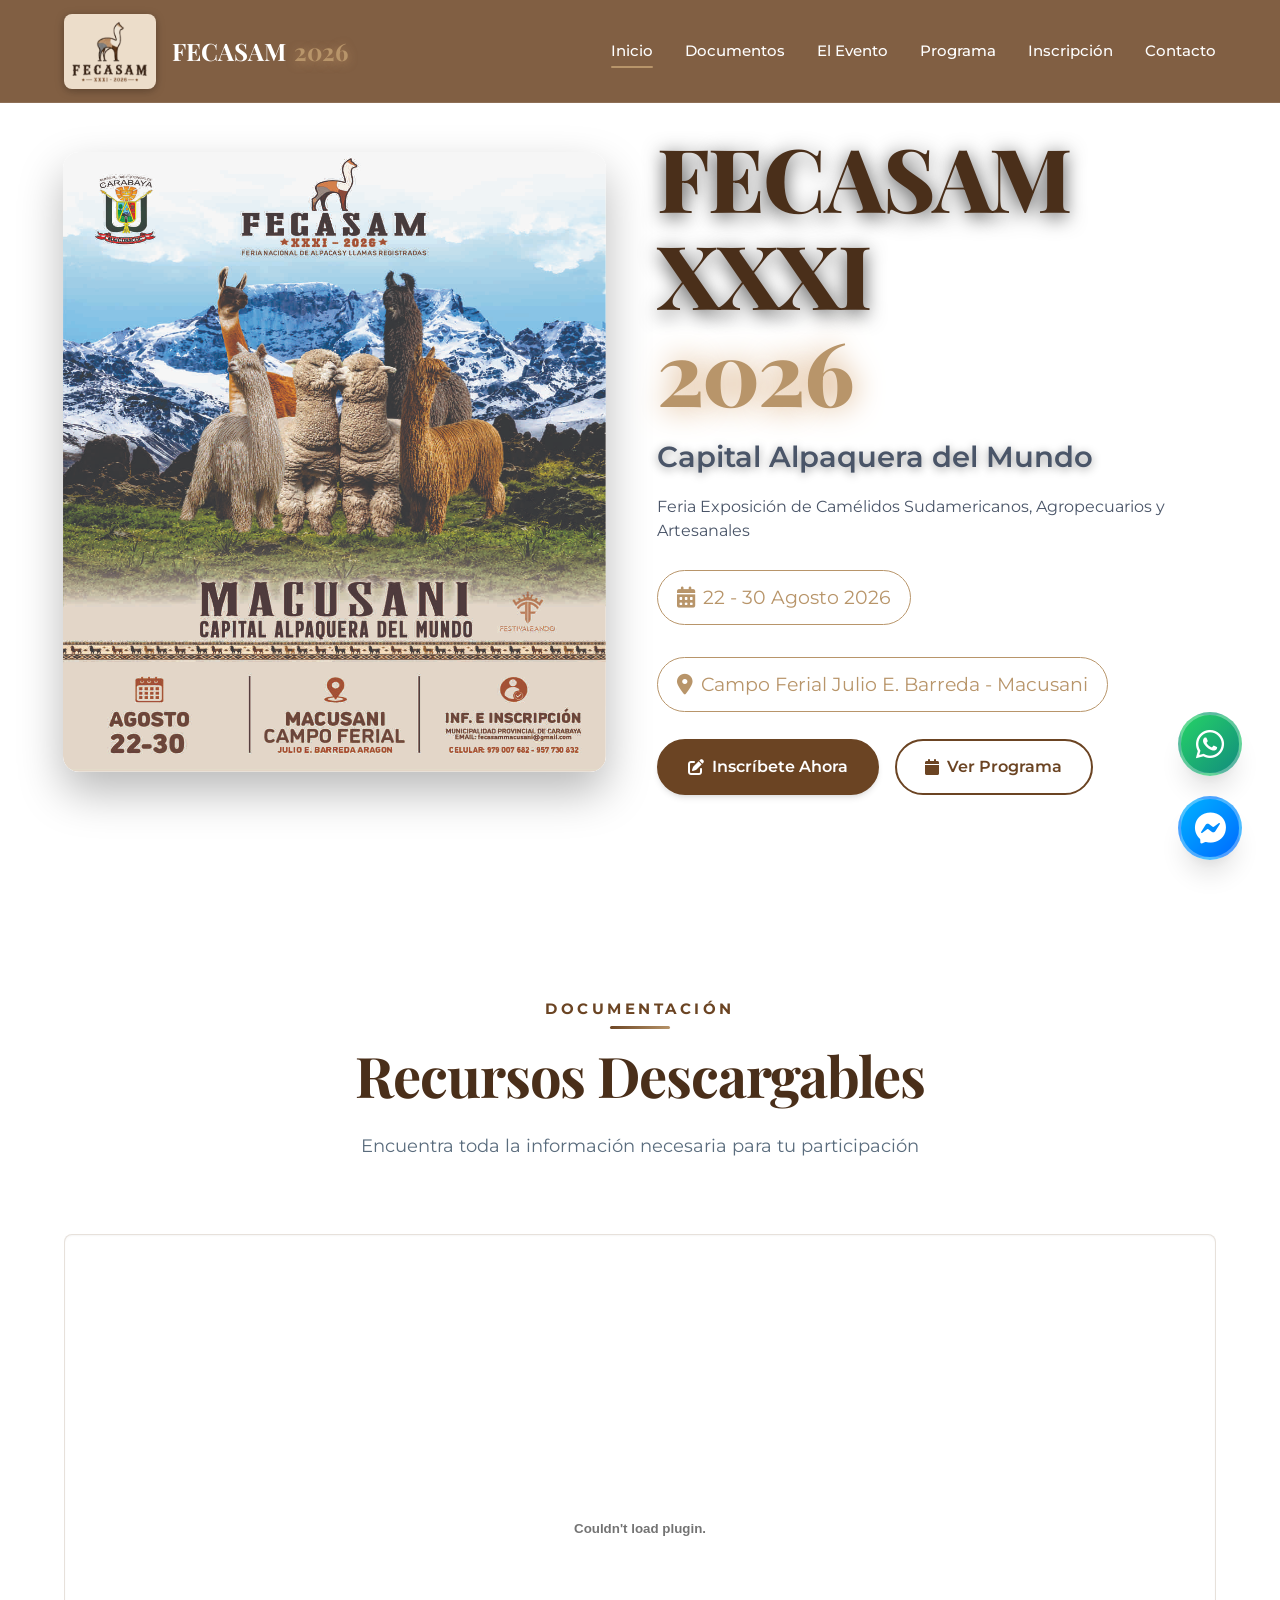
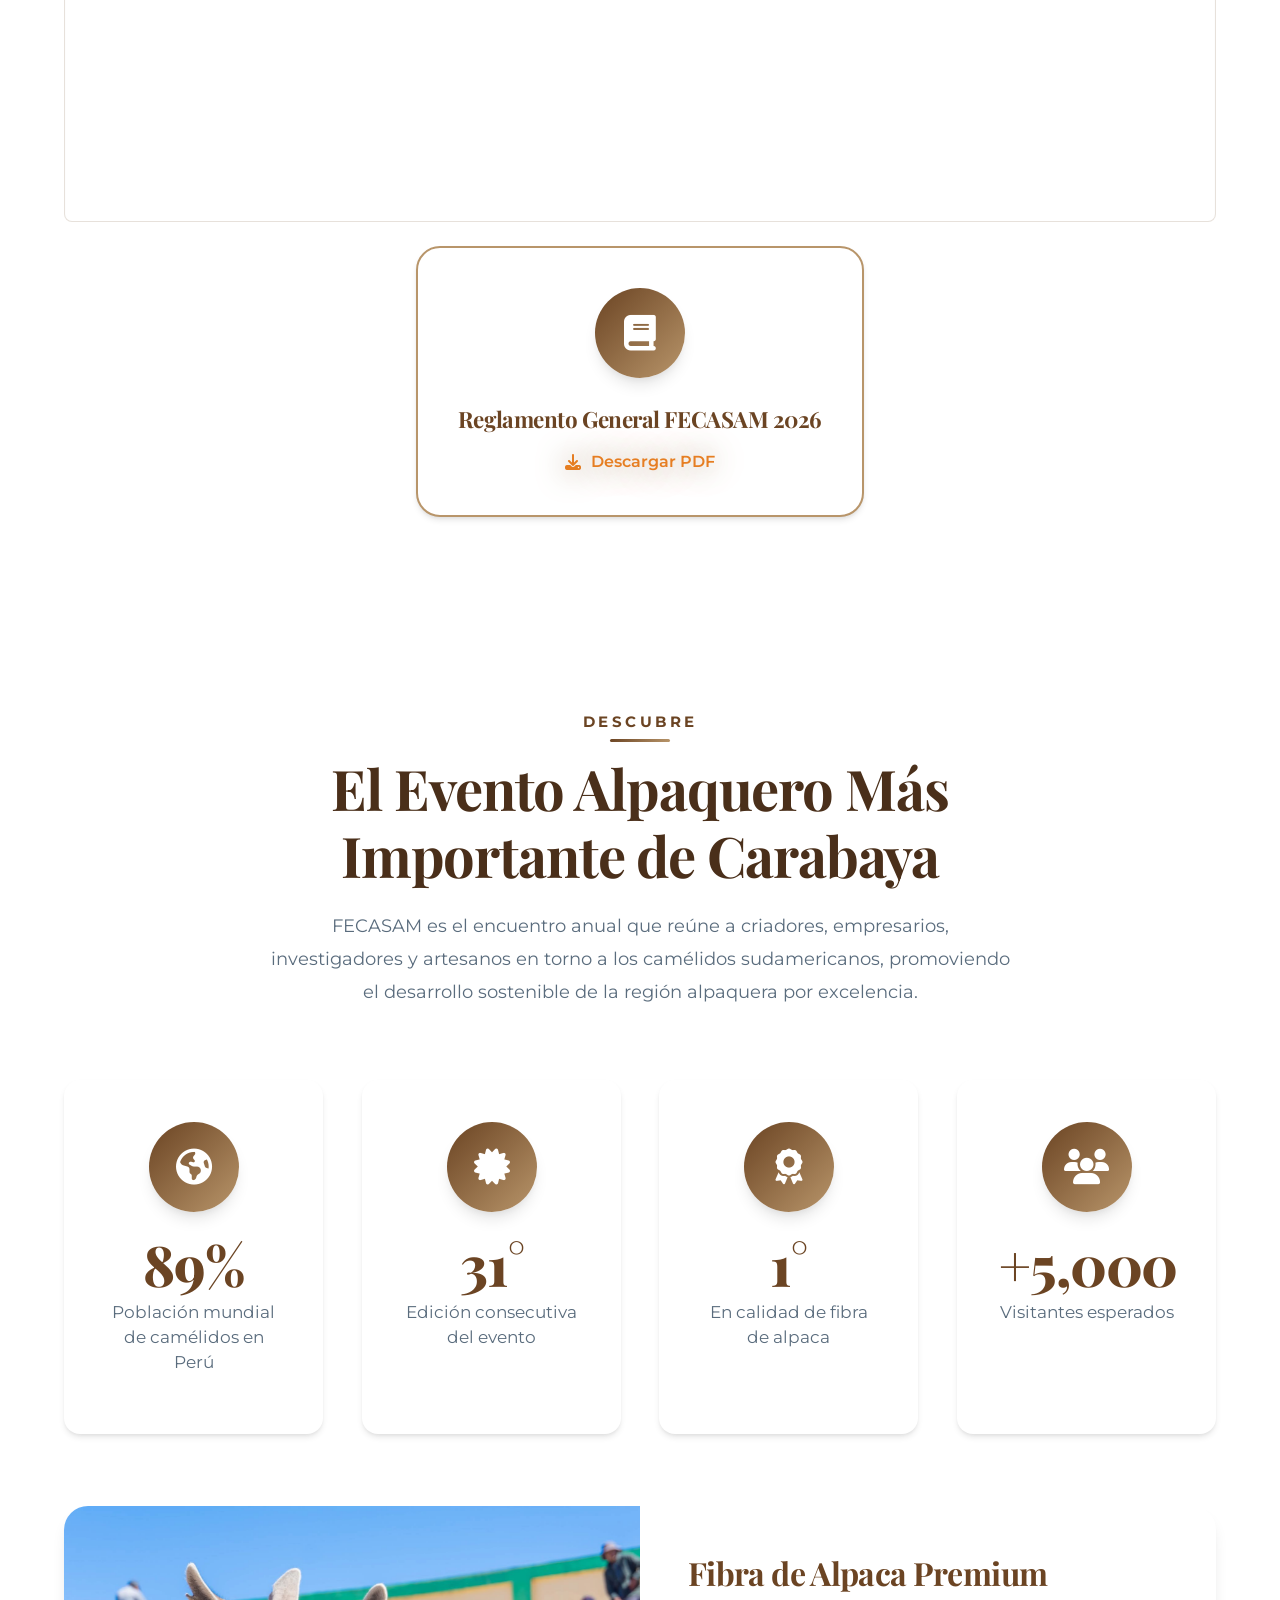
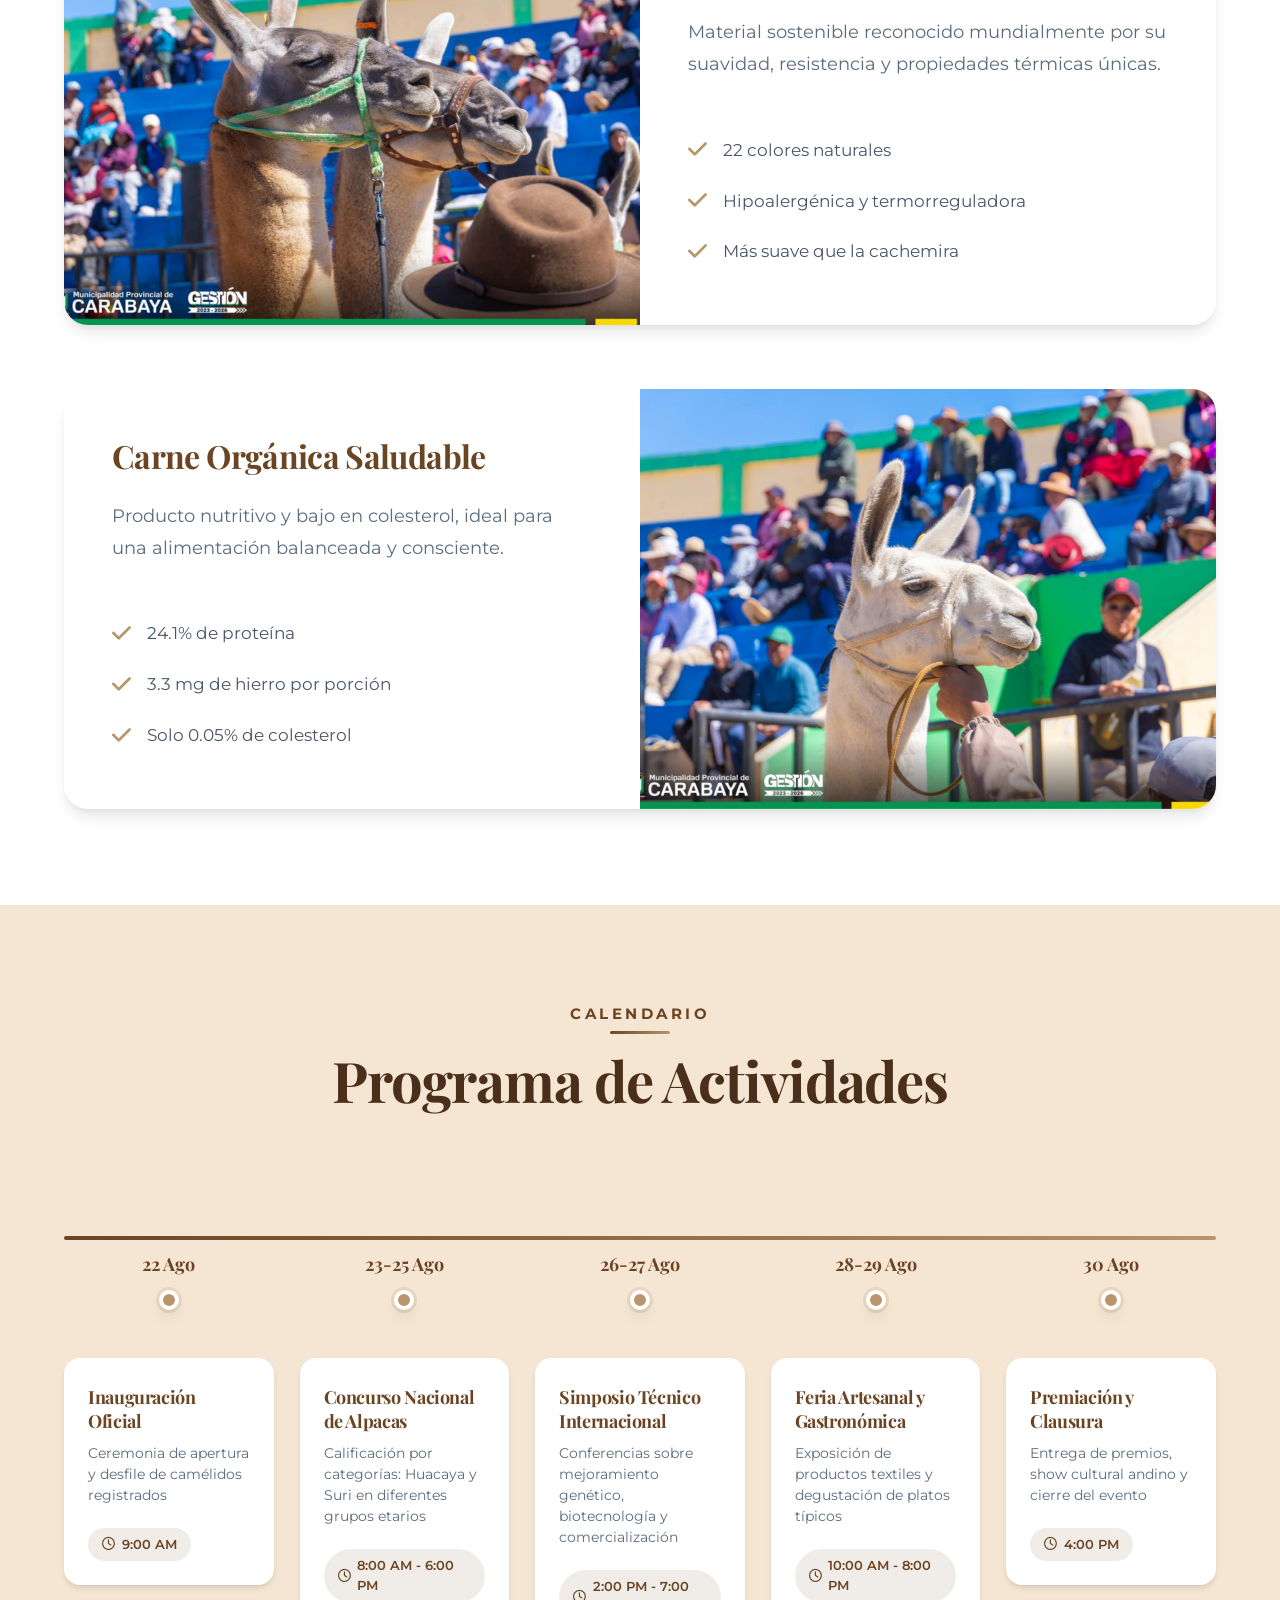
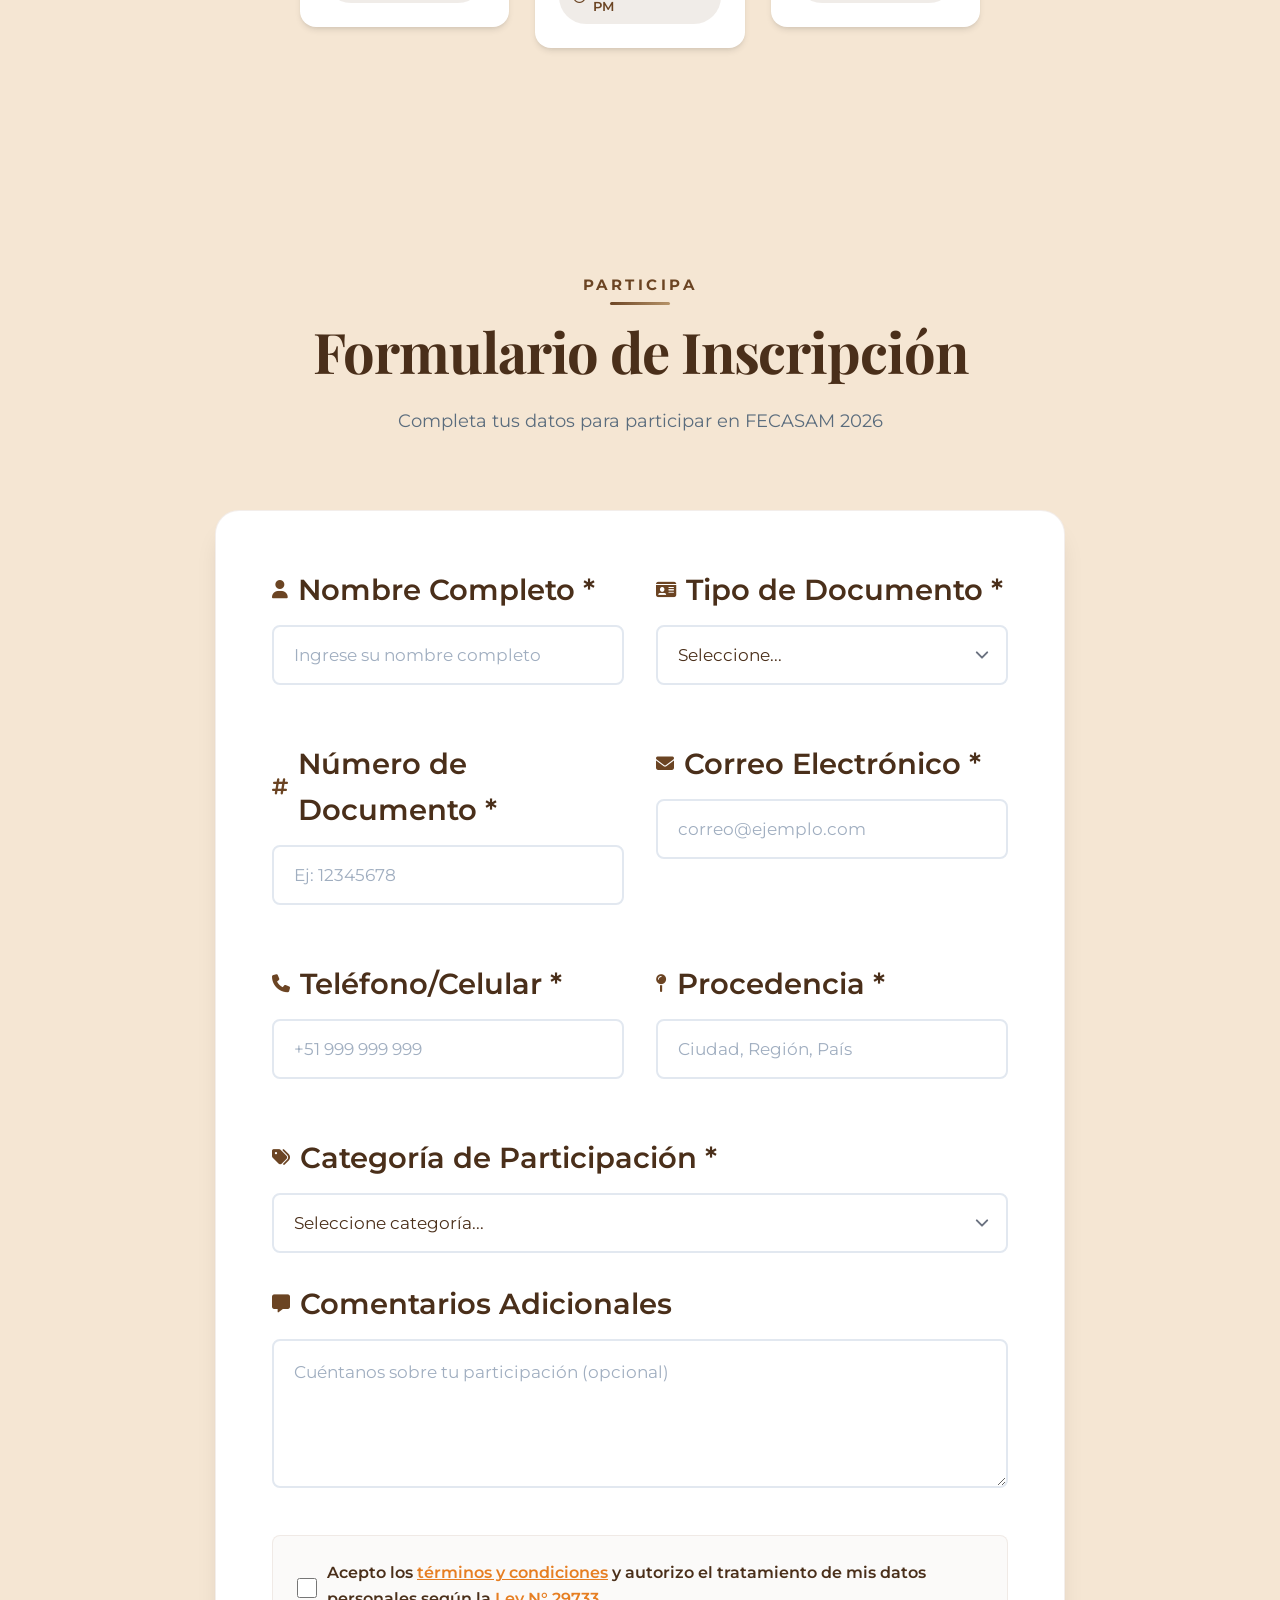
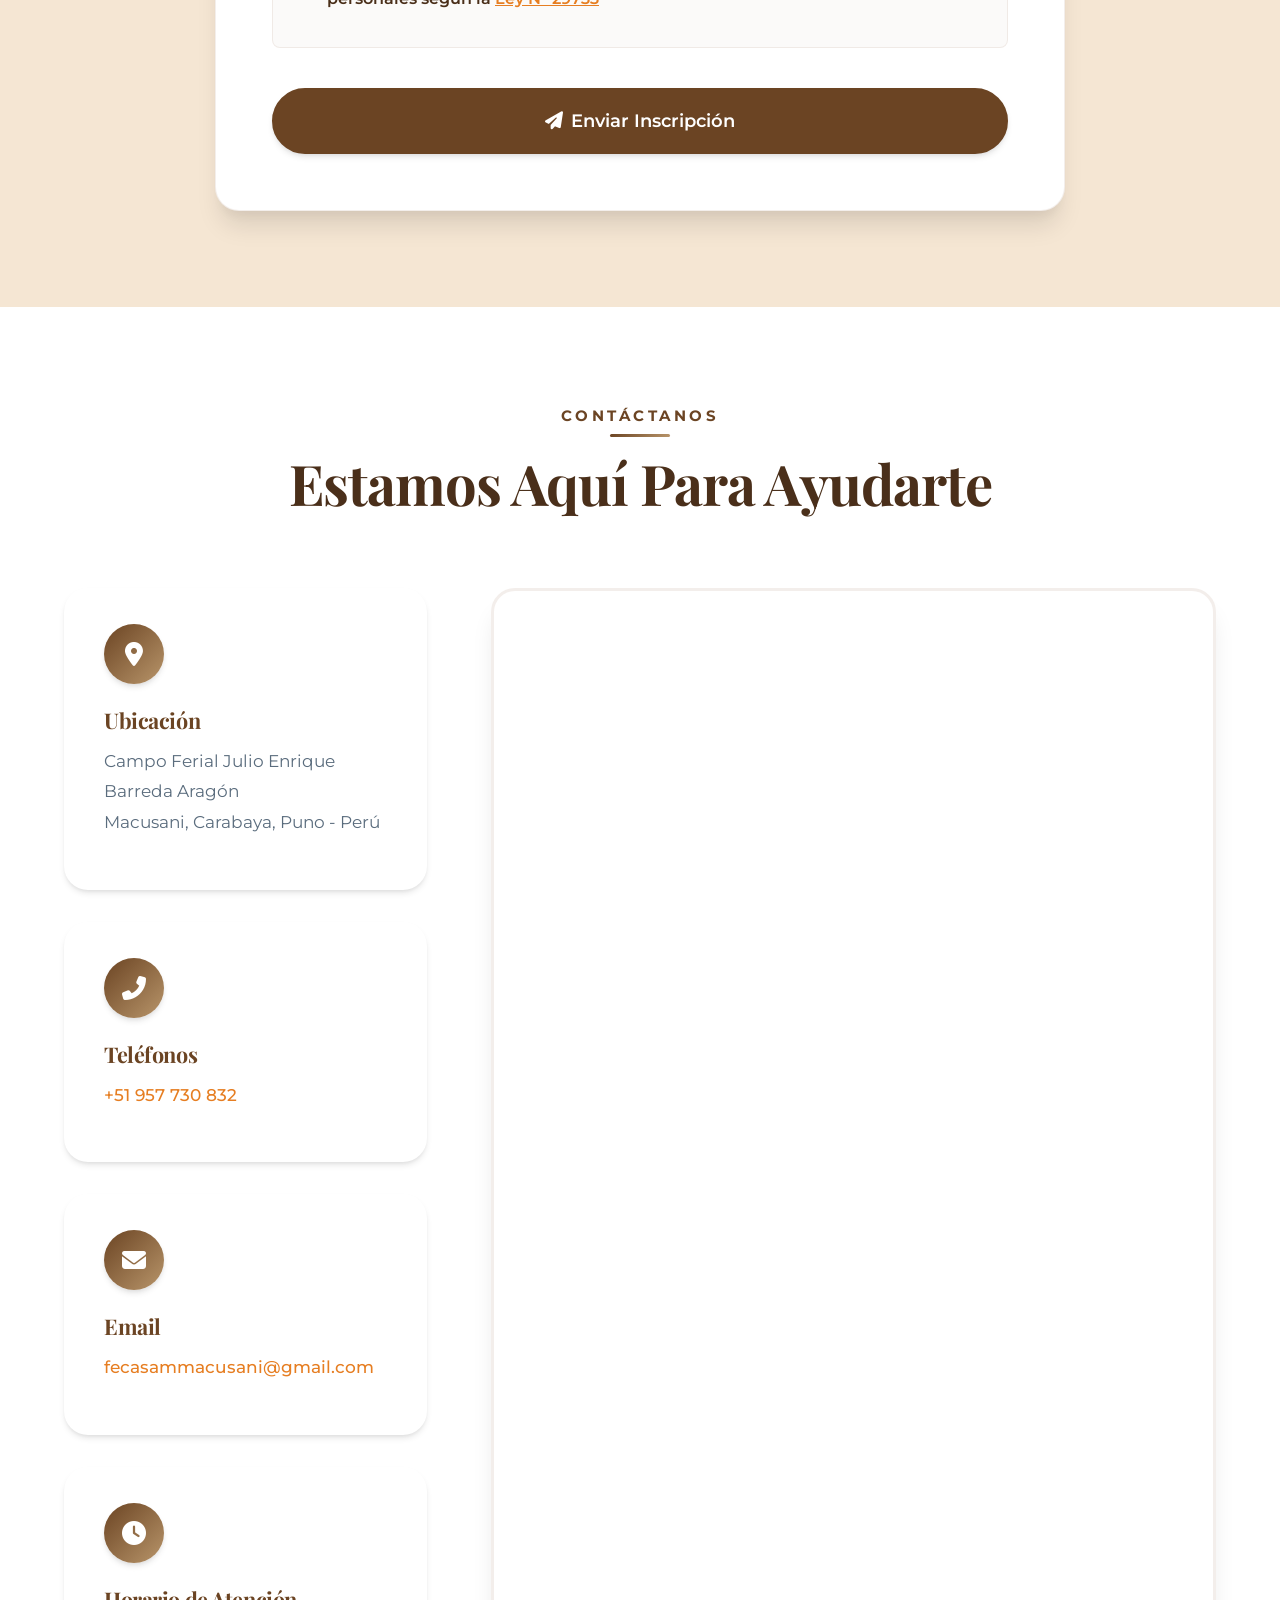
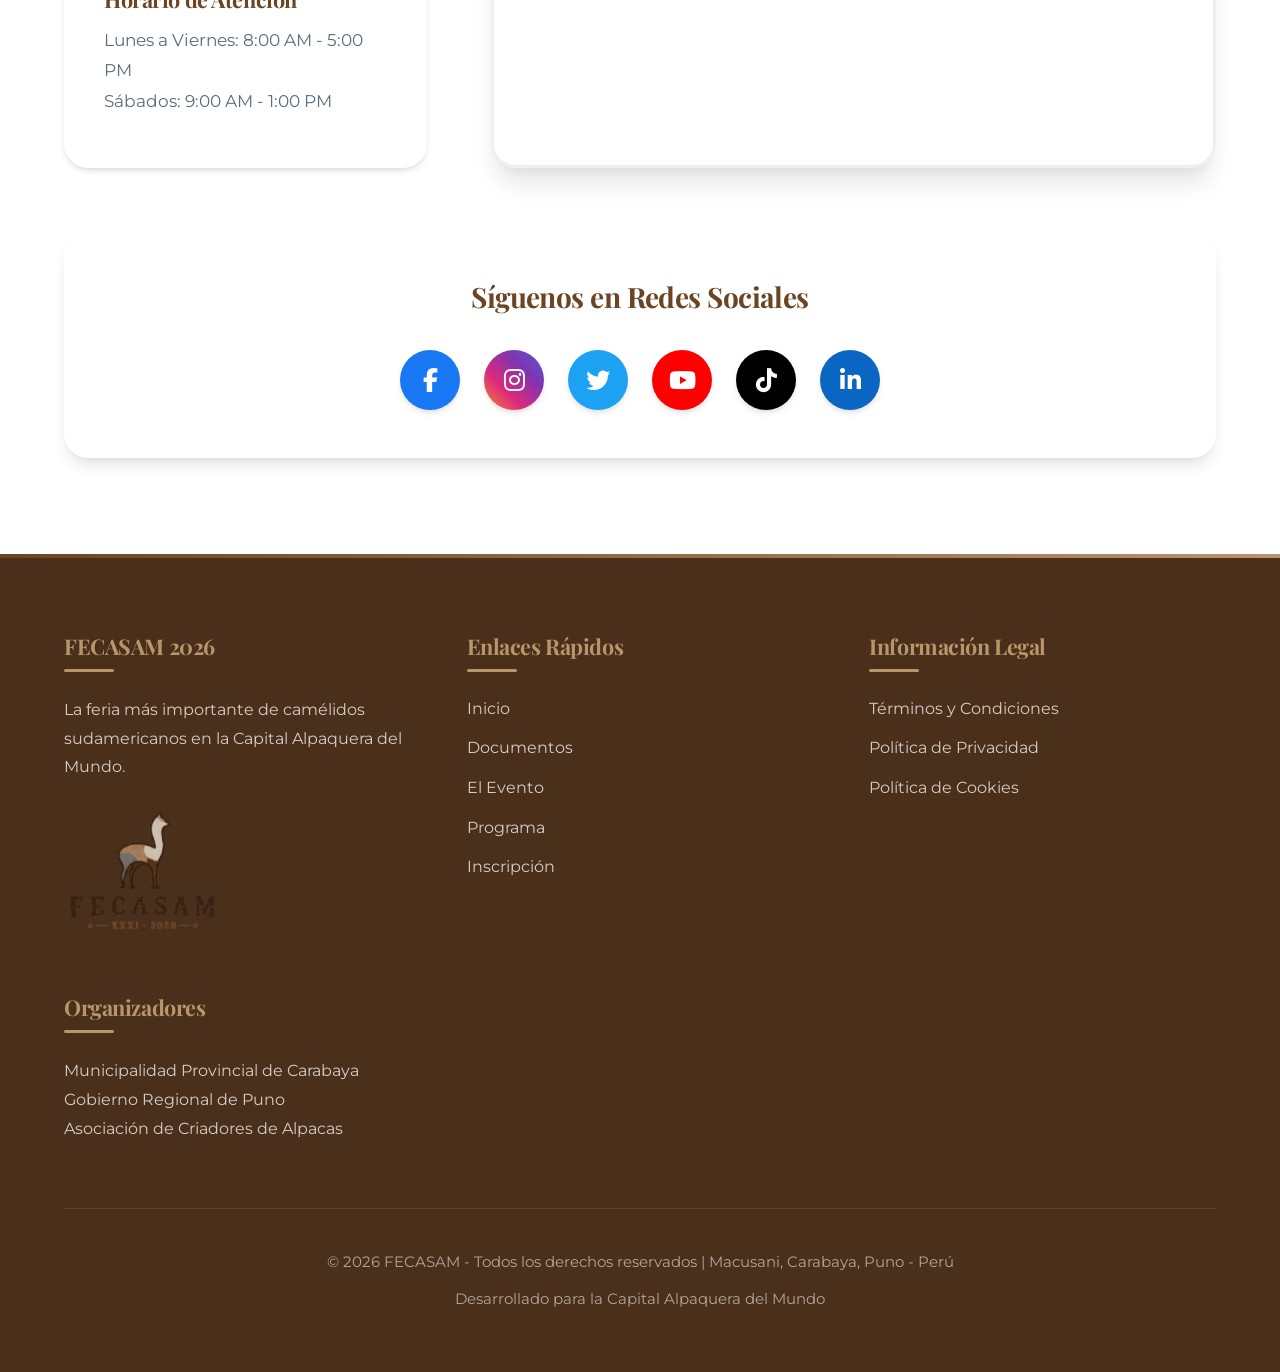
==== commit 6c80d5f2: "cambio de posicion del pdf, ajuste de ubicacion y boton" ====
--- a/index.html
+++ b/index.html
@@ -53,9 +53,9 @@
                     
                     <ul class="nav-menu" id="navMenu">
                         <li><a href="#inicio" class="nav-link">Inicio</a></li>
+                        <li><a href="#recursos" class="nav-link">Documentos</a></li>
                         <li><a href="#evento" class="nav-link">El Evento</a></li>
                         <li><a href="#programa" class="nav-link">Programa</a></li>
-                        <li><a href="#recursos" class="nav-link">Recursos</a></li>
                         <li><a href="#inscripcion" class="nav-link">Inscripción</a></li>
                         <li><a href="#contacto" class="nav-link">Contacto</a></li>
                         <!-- <li><a href="libro-reclamaciones.html" class="nav-link btn-reclamaciones">Libro de Reclamaciones</a></li> -->
@@ -127,6 +127,79 @@
         </div> -->
     </section>
 
+        <!-- Resources Section -->
+    <section class="resources-section section" id="recursos">
+        <div class="container">
+            <div class="section-header">
+                <span class="section-subtitle">Documentación</span>
+                <h2 class="section-title">Recursos Descargables</h2>
+                <p class="section-description">
+                    Encuentra toda la información necesaria para tu participación
+                </p>
+            </div>
+            
+            <div class="resources-grid">
+                
+                <embed class="resource-preview" src="assets/downloads/REGLAMENTO GENERAL FECASAM 2026.pdf" type="application/pdf" title="Previsualización del reglamento" />
+                
+                <a href="assets/downloads/REGLAMENTO GENERAL FECASAM 2026.pdf" class="resource-card" download>
+                    <div class="resource-icon">
+                        <i class="fas fa-book"></i>
+                    </div>
+                    <h3>Reglamento General FECASAM 2026</h3>
+                    <!-- <p>Listado de stands y empresas participantes</p> -->
+                    <span class="resource-download">
+                        <i class="fas fa-download"></i> Descargar PDF
+                    </span>
+                </a>
+                
+                <!-- <a href="assets/downloads/programa-fecasam-2026.pdf" class="resource-card" download>
+                    <div class="resource-icon">
+                        <i class="fas fa-calendar-check"></i>
+                    </div>
+                    <h3>Programa Oficial</h3>
+                    <p>Cronograma detallado de todas las actividades</p>
+                    <span class="resource-download">
+                        <i class="fas fa-download"></i> Descargar PDF
+                    </span>
+                </a>
+                
+                <a href="assets/downloads/bases-concurso.pdf" class="resource-card" download>
+                    <div class="resource-icon">
+                        <i class="fas fa-trophy"></i>
+                    </div>
+                    <h3>Bases del Concurso</h3>
+                    <p>Reglamento completo para participantes</p>
+                    <span class="resource-download">
+                        <i class="fas fa-download"></i> Descargar PDF
+                    </span>
+                </a>
+                
+                <a href="assets/downloads/ruta-paqochanan.pdf" class="resource-card" download>
+                    <div class="resource-icon">
+                        <i class="fas fa-map"></i>
+                    </div>
+                    <h3>Ruta Paqochañan</h3>
+                    <p>Guía turística de acceso y atractivos</p>
+                    <span class="resource-download">
+                        <i class="fas fa-download"></i> Descargar PDF
+                    </span>
+                </a>
+                
+                <a href="assets/downloads/manual-biotecnologia.pdf" class="resource-card" download>
+                    <div class="resource-icon">
+                        <i class="fas fa-microscope"></i>
+                    </div>
+                    <h3>Manual de Biotecnología</h3>
+                    <p>Técnicas de mejoramiento genético aplicado</p>
+                    <span class="resource-download">
+                        <i class="fas fa-download"></i> Descargar PDF
+                    </span>
+                </a> -->
+            </div>
+        </div>
+    </section>
+
     <!-- About Section -->
     <section class="about-section section" id="evento">
         <div class="container">
@@ -261,77 +334,6 @@
                         <span class="timeline-time"><i class="far fa-clock"></i> 4:00 PM</span>
                     </div>
                 </div>
-            </div>
-        </div>
-    </section>
-
-    <!-- Resources Section -->
-    <section class="resources-section section" id="recursos">
-        <div class="container">
-            <div class="section-header">
-                <span class="section-subtitle">Documentación</span>
-                <h2 class="section-title">Recursos Descargables</h2>
-                <p class="section-description">
-                    Encuentra toda la información necesaria para tu participación
-                </p>
-            </div>
-            
-            <div class="resources-grid">
-                <a href="assets/downloads/REGLAMENTO GENERAL FECASAM 2026.pdf" class="resource-card" download>
-                    <div class="resource-icon">
-                        <i class="fas fa-book"></i>
-                    </div>
-                    <h3>Reglamento General FECASAM 2026</h3>
-                    <!-- <p>Listado de stands y empresas participantes</p> -->
-                    <span class="resource-download">
-                        <i class="fas fa-download"></i> Descargar PDF
-                    </span>
-                </a>
-                <embed class="resource-preview" src="assets/downloads/REGLAMENTO GENERAL FECASAM 2026.pdf" type="application/pdf" title="Previsualización del reglamento" />
-                
-                <!-- <a href="assets/downloads/programa-fecasam-2026.pdf" class="resource-card" download>
-                    <div class="resource-icon">
-                        <i class="fas fa-calendar-check"></i>
-                    </div>
-                    <h3>Programa Oficial</h3>
-                    <p>Cronograma detallado de todas las actividades</p>
-                    <span class="resource-download">
-                        <i class="fas fa-download"></i> Descargar PDF
-                    </span>
-                </a>
-                
-                <a href="assets/downloads/bases-concurso.pdf" class="resource-card" download>
-                    <div class="resource-icon">
-                        <i class="fas fa-trophy"></i>
-                    </div>
-                    <h3>Bases del Concurso</h3>
-                    <p>Reglamento completo para participantes</p>
-                    <span class="resource-download">
-                        <i class="fas fa-download"></i> Descargar PDF
-                    </span>
-                </a>
-                
-                <a href="assets/downloads/ruta-paqochanan.pdf" class="resource-card" download>
-                    <div class="resource-icon">
-                        <i class="fas fa-map"></i>
-                    </div>
-                    <h3>Ruta Paqochañan</h3>
-                    <p>Guía turística de acceso y atractivos</p>
-                    <span class="resource-download">
-                        <i class="fas fa-download"></i> Descargar PDF
-                    </span>
-                </a>
-                
-                <a href="assets/downloads/manual-biotecnologia.pdf" class="resource-card" download>
-                    <div class="resource-icon">
-                        <i class="fas fa-microscope"></i>
-                    </div>
-                    <h3>Manual de Biotecnología</h3>
-                    <p>Técnicas de mejoramiento genético aplicado</p>
-                    <span class="resource-download">
-                        <i class="fas fa-download"></i> Descargar PDF
-                    </span>
-                </a> -->
             </div>
         </div>
     </section>
@@ -557,9 +559,9 @@
                     <h4>Enlaces Rápidos</h4>
                     <ul>
                         <li><a href="#inicio">Inicio</a></li>
+                        <li><a href="#recursos">Documentos</a></li>
                         <li><a href="#evento">El Evento</a></li>
                         <li><a href="#programa">Programa</a></li>
-                        <li><a href="#recursos">Recursos</a></li>
                         <li><a href="#inscripcion">Inscripción</a></li>
                     </ul>
                 </div>
--- a/assets/css/style.css
+++ b/assets/css/style.css
@@ -1382,17 +1382,24 @@
    ============================================ */
 .resources-grid {
     display: grid;
-    grid-template-columns: minmax(260px, 1fr) minmax(0, 1fr) minmax(0, 1fr);
+    grid-template-columns: 1fr;
     gap: clamp(1rem, 2vw, 1.5rem);
     align-items: start;
 }
 
+.resources-grid > .resource-card,
+.resources-grid > .resource-preview {
+    grid-column: 1;
+}
+
+.resources-grid > .resource-preview {
+    justify-self: center;
+    max-width: 1200px;
+}
+
 .resources-grid > .resource-card {
-    grid-column: 1;
-}
-
-.resources-grid > .resource-preview {
-    grid-column: 2 / span 2;
+    justify-self: center;
+    max-width: 480px;
 }
 
 @media (max-width: 900px) {
@@ -1405,7 +1412,8 @@
     }
 
     .resources-grid > .resource-preview {
-        grid-column: 2;
+        grid-column: 1 / -1;
+        justify-self: center;
     }
 }
 
@@ -1512,8 +1520,8 @@
 
 .resource-preview {
     width: 100%;
-    min-height: clamp(280px, 38vw, 420px);
-    height: clamp(280px, 38vw, 420px);
+    min-height: clamp(420px, 46vw, 680px);
+    height: clamp(420px, 46vw, 680px);
     border-radius: var(--radius-md);
     border: 1px solid rgba(107, 68, 35, 0.16);
     background: var(--color-white);
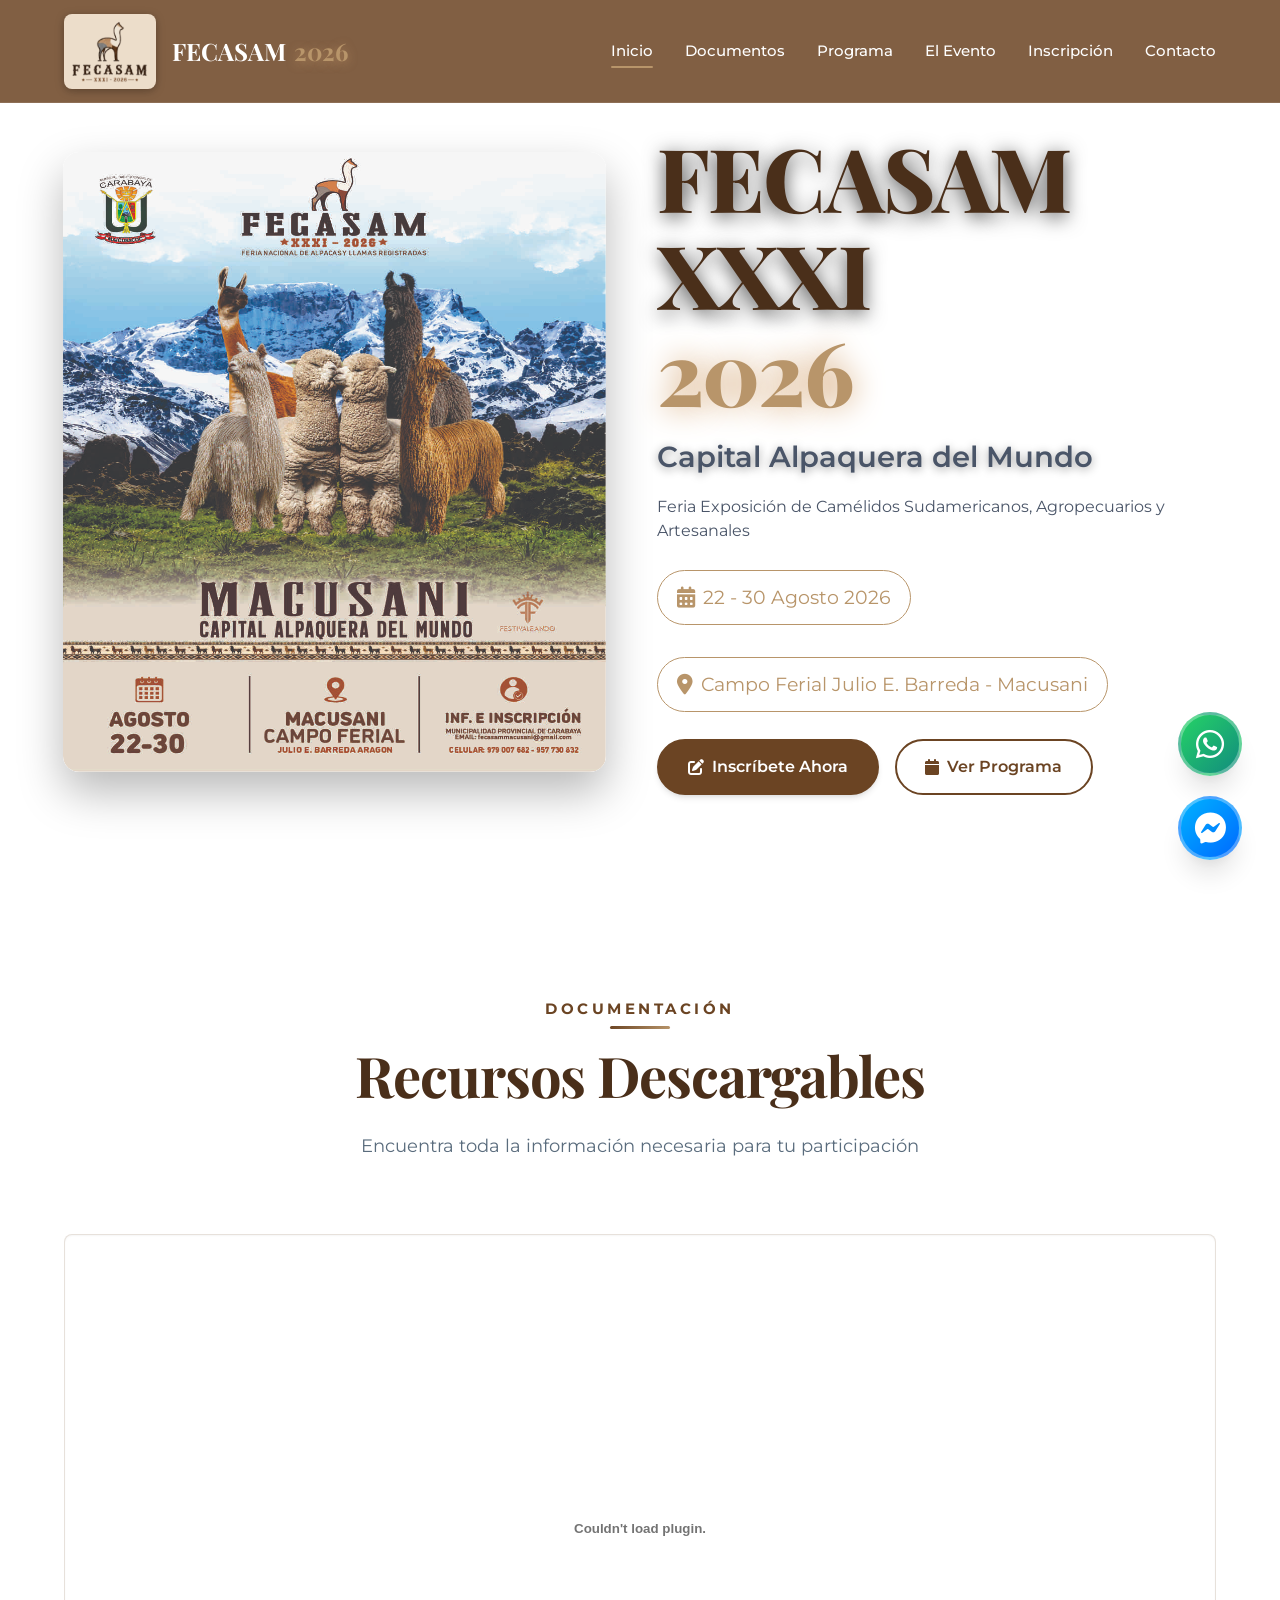
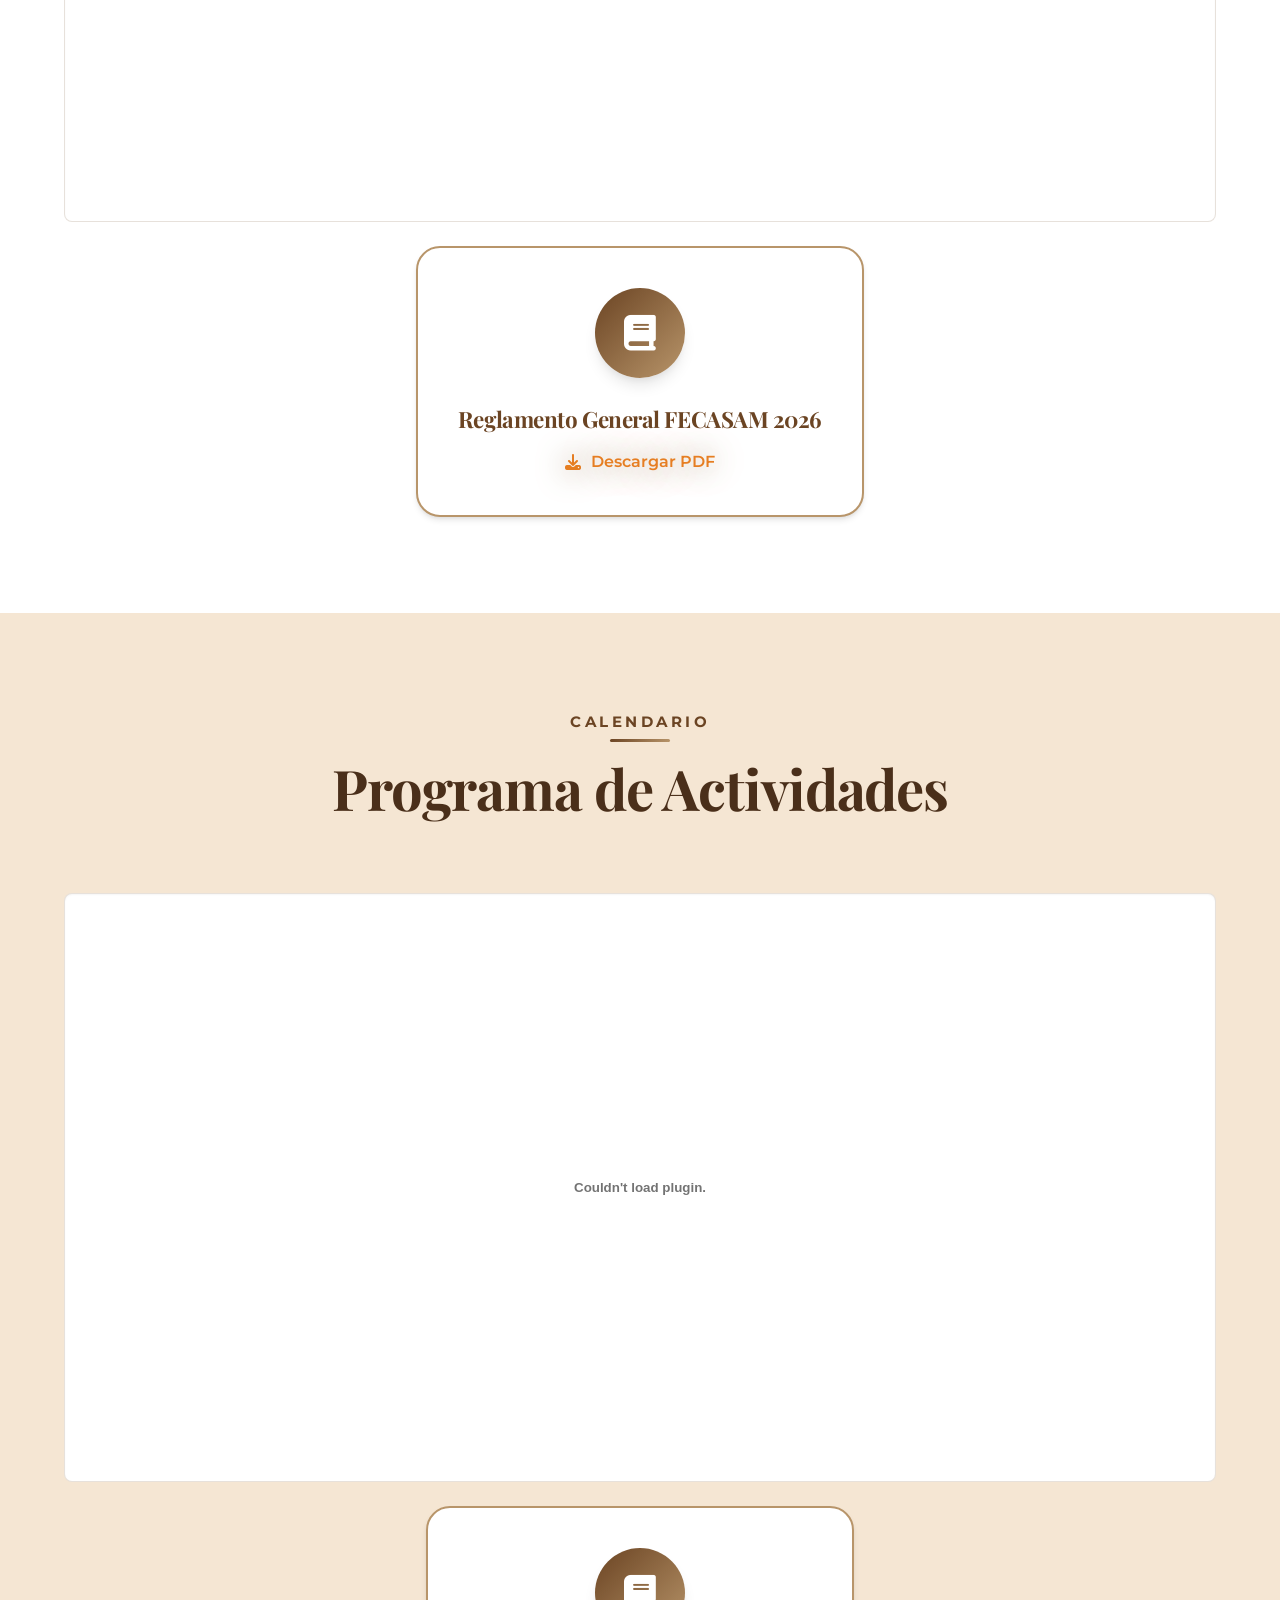
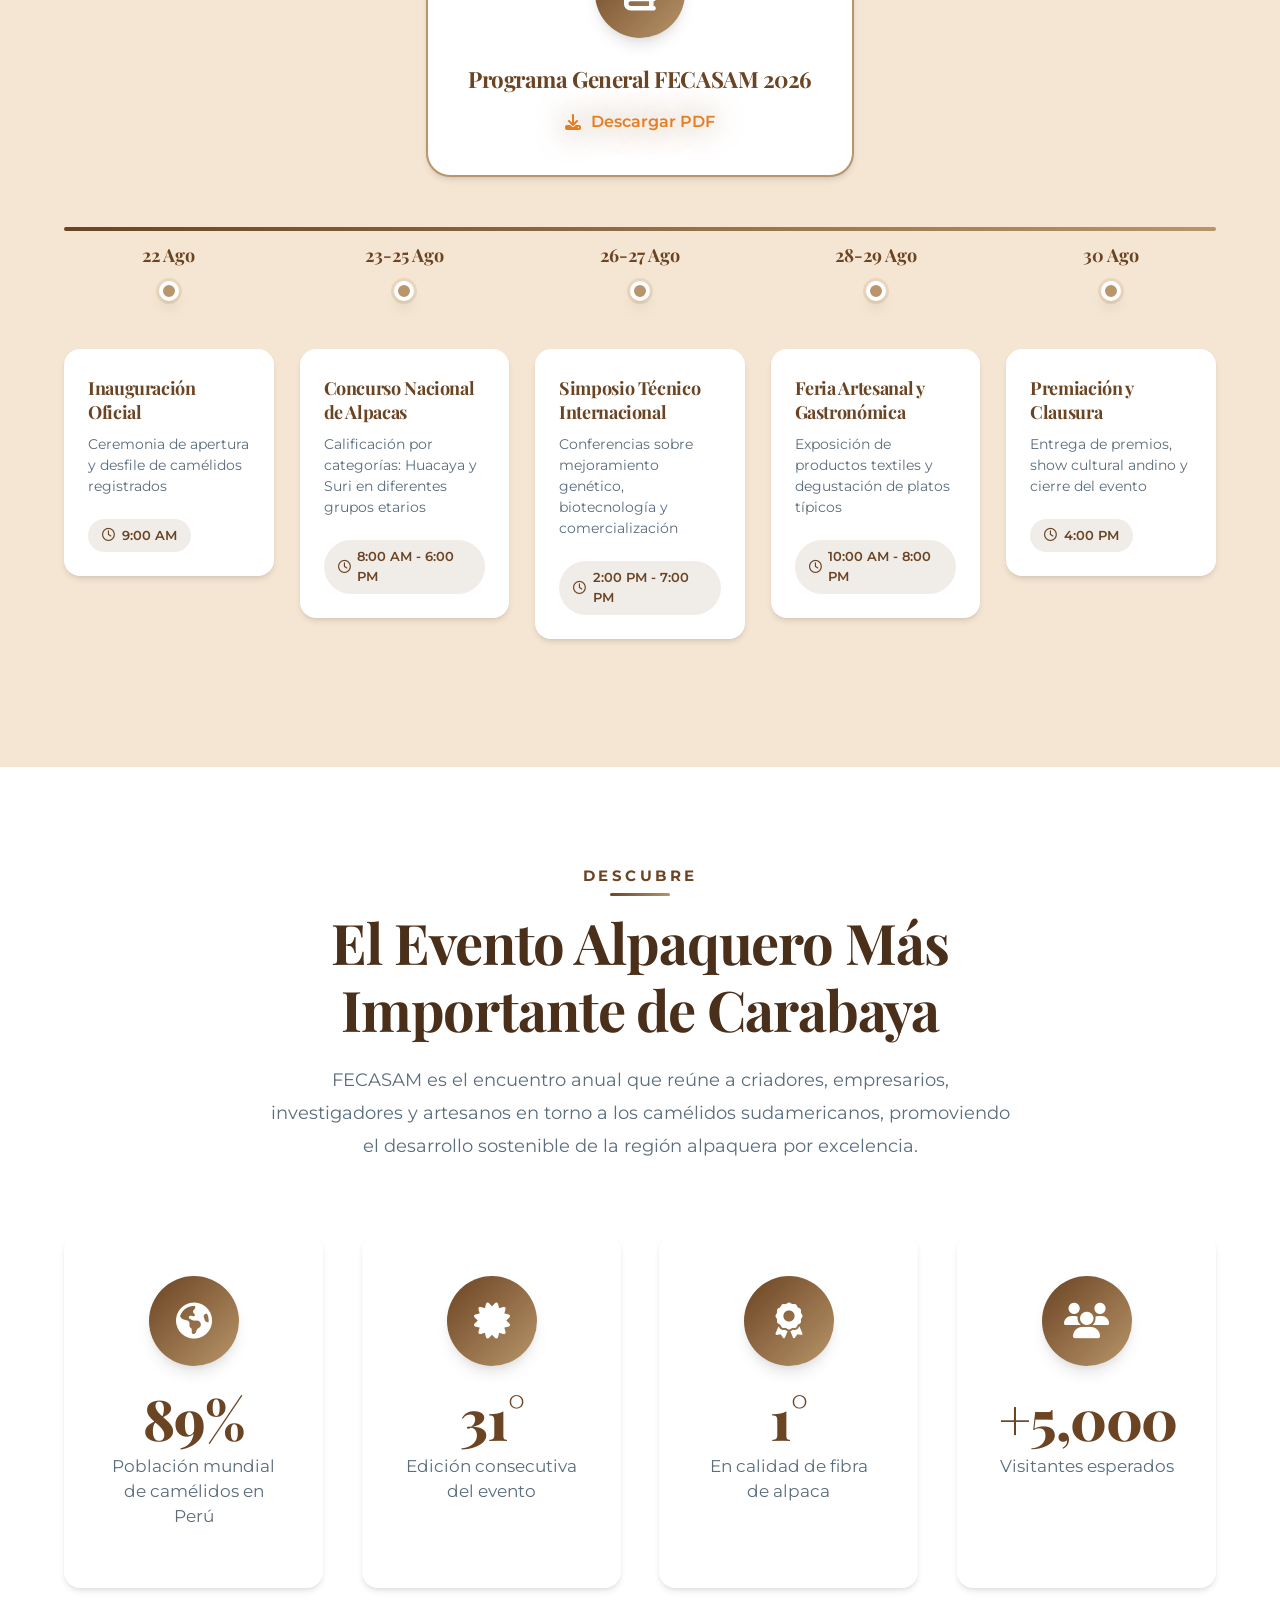
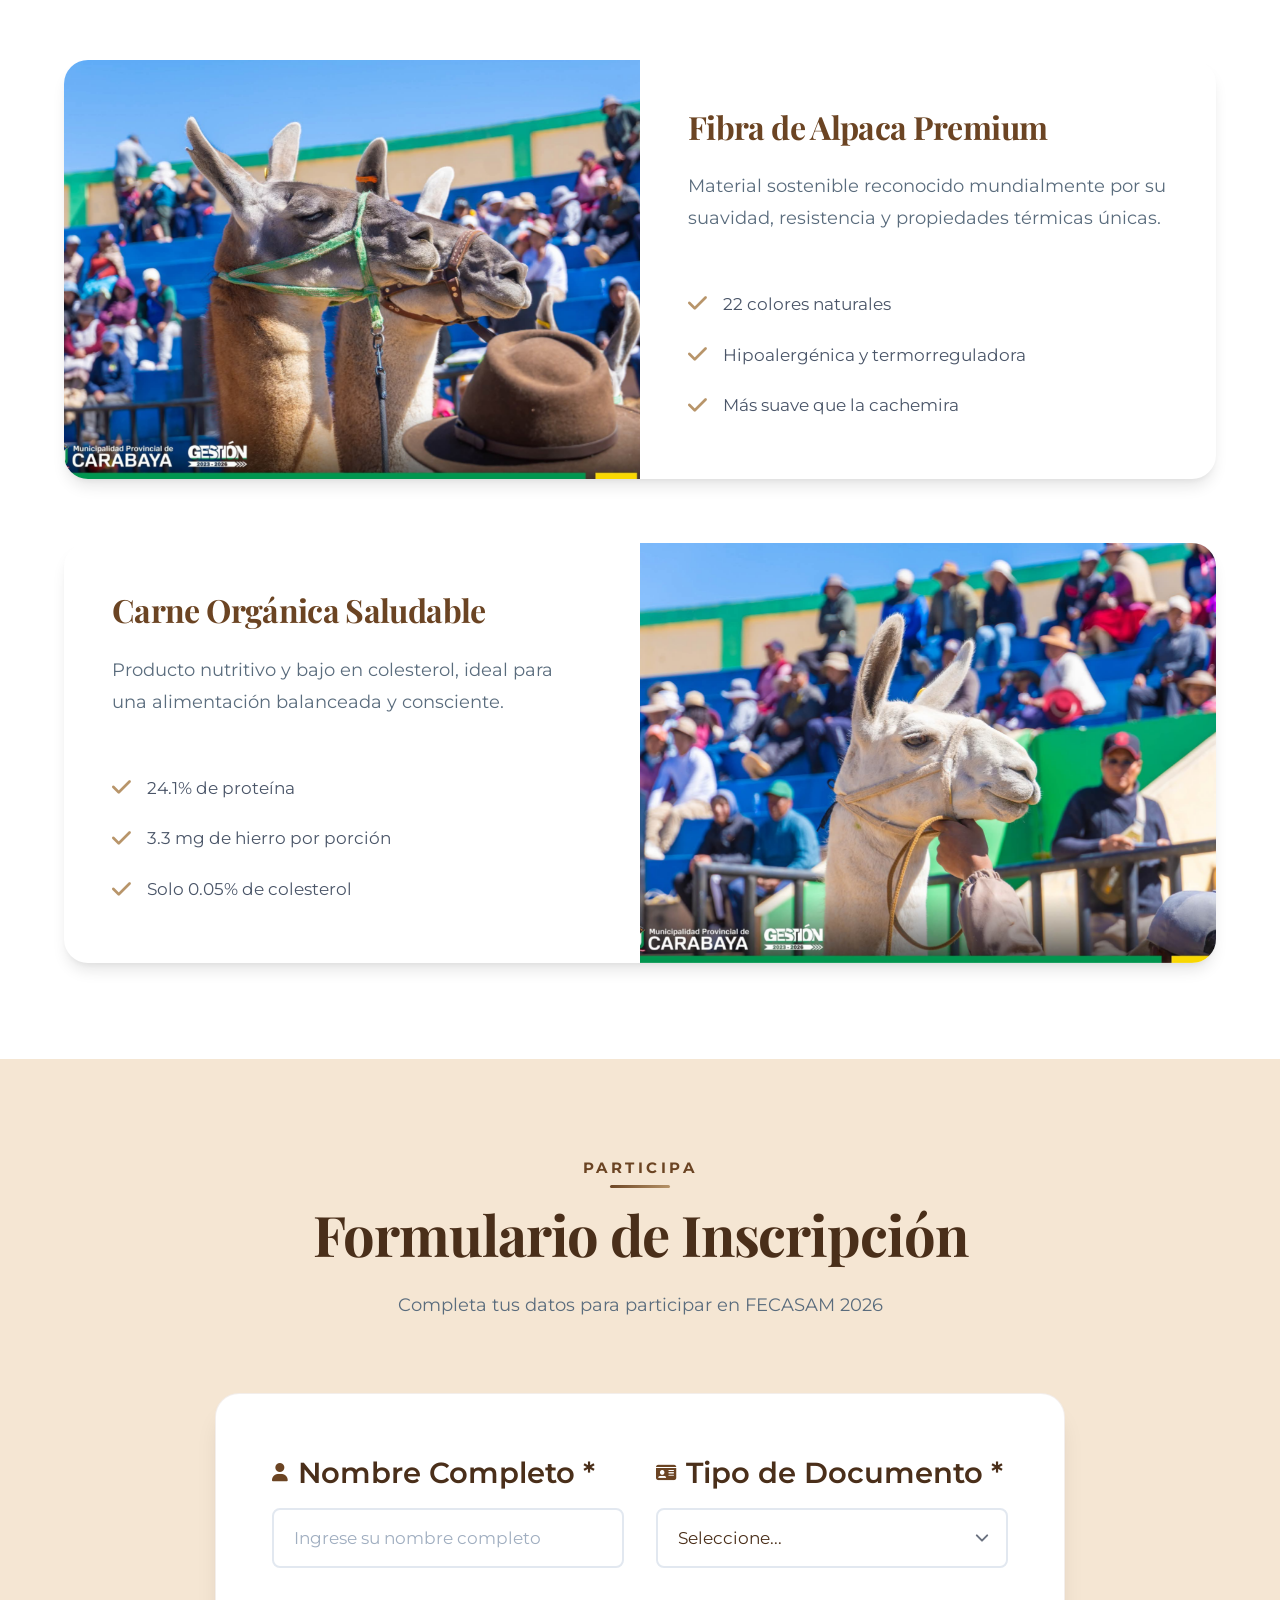
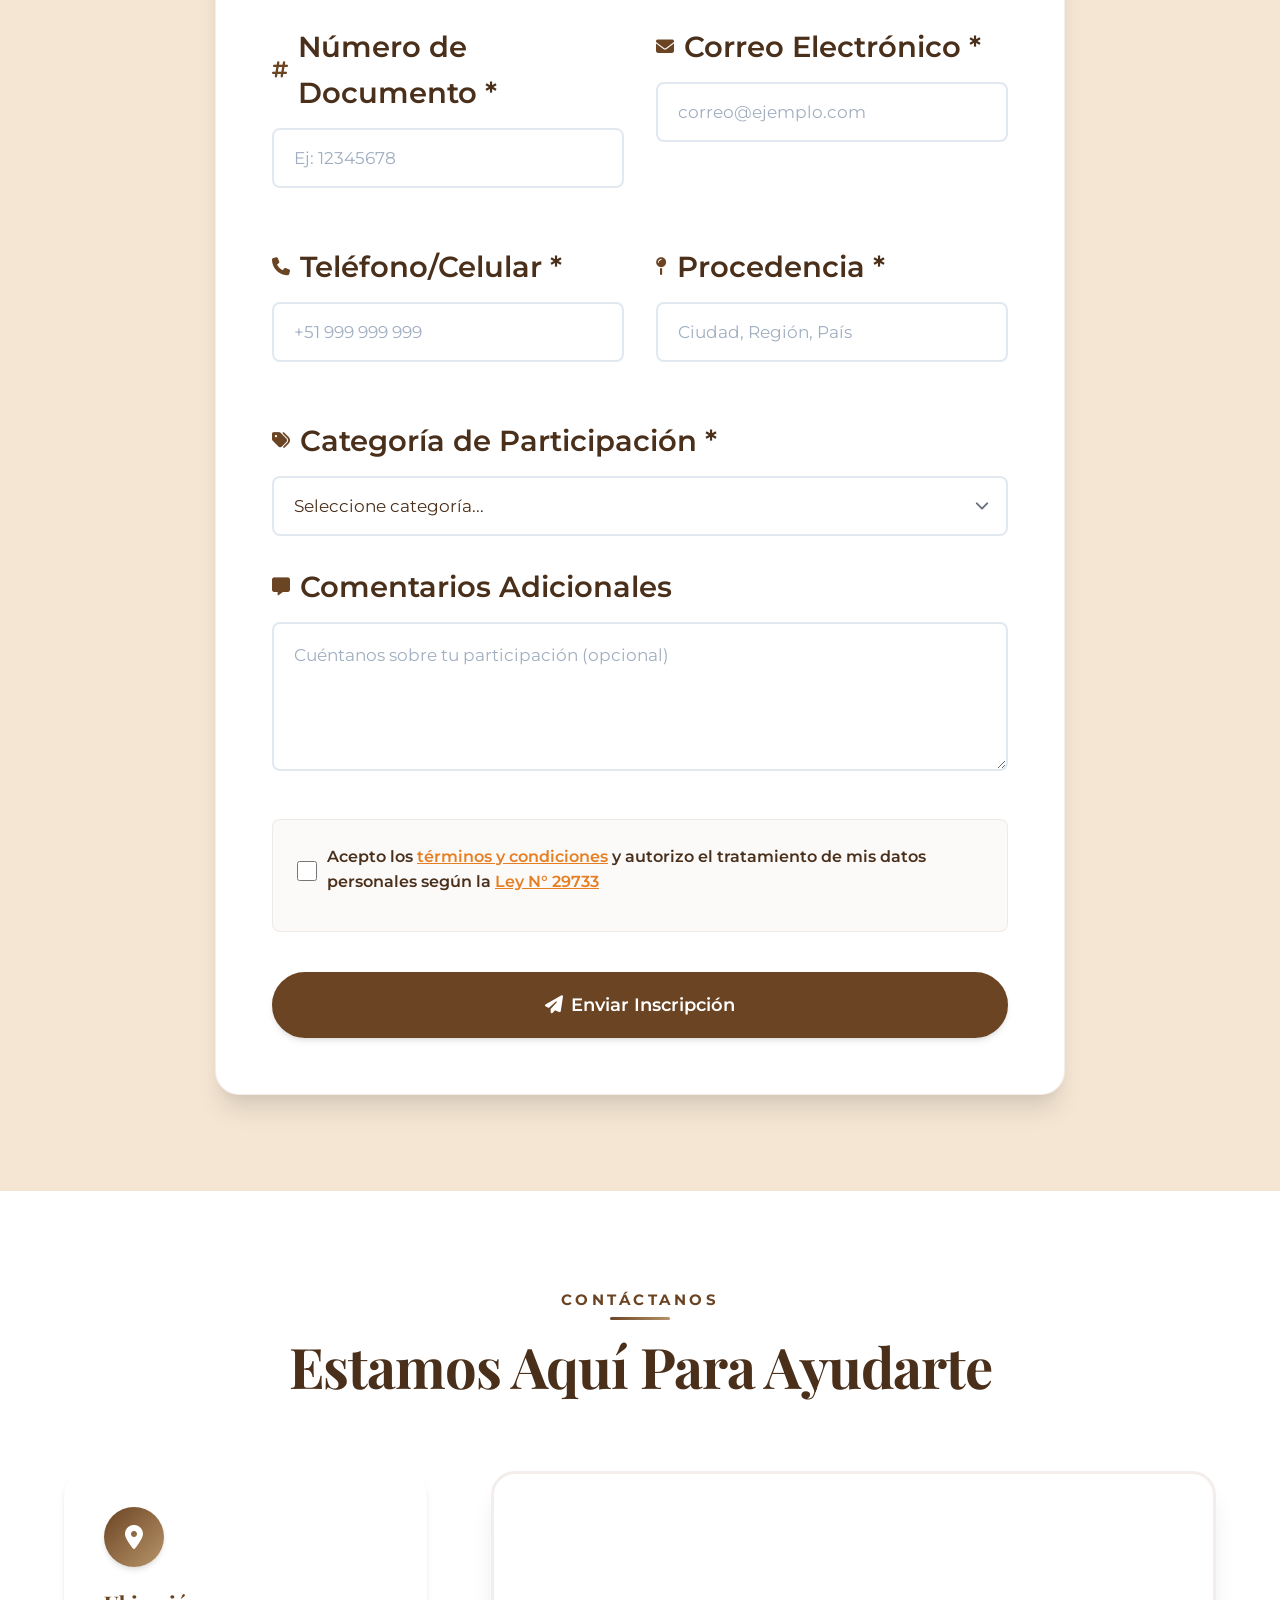
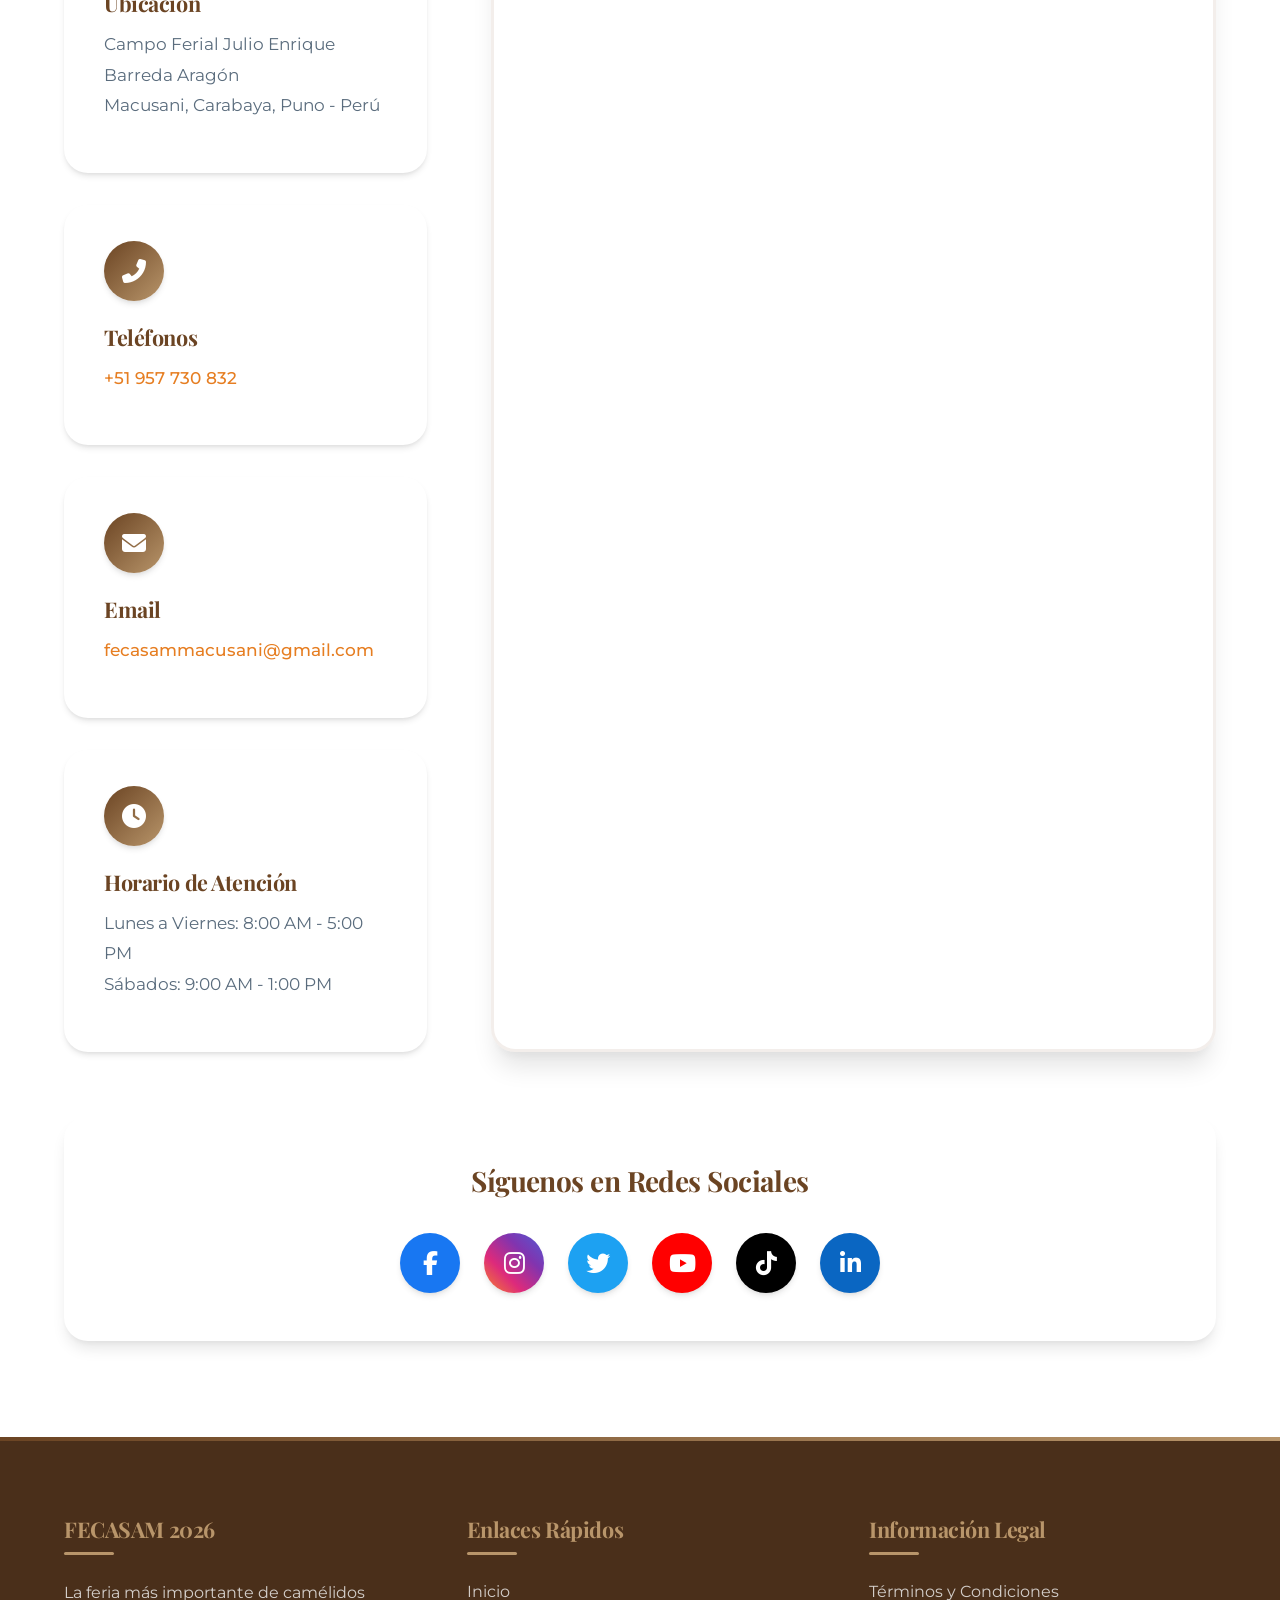
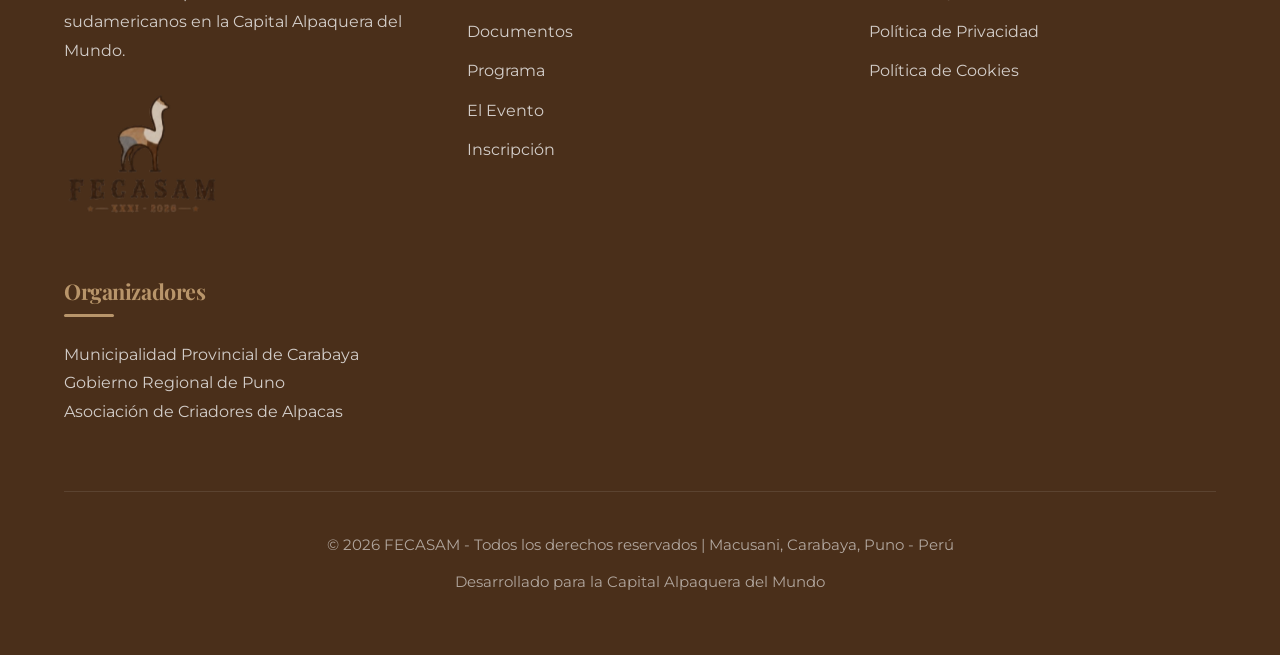
==== commit cfc00dec: "add programa general pdf" ====
--- a/index.html
+++ b/index.html
@@ -54,8 +54,8 @@
                     <ul class="nav-menu" id="navMenu">
                         <li><a href="#inicio" class="nav-link">Inicio</a></li>
                         <li><a href="#recursos" class="nav-link">Documentos</a></li>
+                        <li><a href="#programa" class="nav-link">Programa</a></li>
                         <li><a href="#evento" class="nav-link">El Evento</a></li>
-                        <li><a href="#programa" class="nav-link">Programa</a></li>
                         <li><a href="#inscripcion" class="nav-link">Inscripción</a></li>
                         <li><a href="#contacto" class="nav-link">Contacto</a></li>
                         <!-- <li><a href="libro-reclamaciones.html" class="nav-link btn-reclamaciones">Libro de Reclamaciones</a></li> -->
@@ -200,6 +200,79 @@
         </div>
     </section>
 
+    <!-- Program Section -->
+    <section class="program-section section bg-light" id="programa">
+        <div class="container">
+            <div class="section-header">
+                <span class="section-subtitle">Calendario</span>
+                <h2 class="section-title">Programa de Actividades</h2>
+            </div>
+
+            <div class="resources-grid">
+                
+                <embed class="resource-preview" src="assets/downloads/PROGRAMA GENERAL FECASAM 2026.pdf" type="application/pdf" title="Previsualización del reglamento" />
+                
+                <a href="assets/downloads/PROGRAMA GENERAL FECASAM 2026.pdf" class="resource-card" download>
+                    <div class="resource-icon">
+                        <i class="fas fa-book"></i>
+                    </div>
+                    <h3>Programa General FECASAM 2026</h3>
+                    <!-- <p>Listado de stands y empresas participantes</p> -->
+                    <span class="resource-download">
+                        <i class="fas fa-download"></i> Descargar PDF
+                    </span>
+                </a>
+            </div>
+            
+            <div class="program-timeline">
+                <div class="timeline-item">
+                    <div class="timeline-date">22 Ago</div>
+                    <div class="timeline-content">
+                        <h3>Inauguración Oficial</h3>
+                        <p>Ceremonia de apertura y desfile de camélidos registrados</p>
+                        <span class="timeline-time"><i class="far fa-clock"></i> 9:00 AM</span>
+                    </div>
+                </div>
+                
+                <div class="timeline-item">
+                    <div class="timeline-date">23-25 Ago</div>
+                    <div class="timeline-content">
+                        <h3>Concurso Nacional de Alpacas</h3>
+                        <p>Calificación por categorías: Huacaya y Suri en diferentes grupos etarios</p>
+                        <span class="timeline-time"><i class="far fa-clock"></i> 8:00 AM - 6:00 PM</span>
+                    </div>
+                </div>
+                
+                <div class="timeline-item">
+                    <div class="timeline-date">26-27 Ago</div>
+                    <div class="timeline-content">
+                        <h3>Simposio Técnico Internacional</h3>
+                        <p>Conferencias sobre mejoramiento genético, biotecnología y comercialización</p>
+                        <span class="timeline-time"><i class="far fa-clock"></i> 2:00 PM - 7:00 PM</span>
+                    </div>
+                </div>
+                
+                <div class="timeline-item">
+                    <div class="timeline-date">28-29 Ago</div>
+                    <div class="timeline-content">
+                        <h3>Feria Artesanal y Gastronómica</h3>
+                        <p>Exposición de productos textiles y degustación de platos típicos</p>
+                        <span class="timeline-time"><i class="far fa-clock"></i> 10:00 AM - 8:00 PM</span>
+                    </div>
+                </div>
+                
+                <div class="timeline-item">
+                    <div class="timeline-date">30 Ago</div>
+                    <div class="timeline-content">
+                        <h3>Premiación y Clausura</h3>
+                        <p>Entrega de premios, show cultural andino y cierre del evento</p>
+                        <span class="timeline-time"><i class="far fa-clock"></i> 4:00 PM</span>
+                    </div>
+                </div>
+            </div>
+        </div>
+    </section>
+
     <!-- About Section -->
     <section class="about-section section" id="evento">
         <div class="container">
@@ -275,63 +348,6 @@
                             <li><i class="fas fa-check"></i> 3.3 mg de hierro por porción</li>
                             <li><i class="fas fa-check"></i> Solo 0.05% de colesterol</li>
                         </ul>
-                    </div>
-                </div>
-            </div>
-        </div>
-    </section>
-
-    <!-- Program Section -->
-    <section class="program-section section bg-light" id="programa">
-        <div class="container">
-            <div class="section-header">
-                <span class="section-subtitle">Calendario</span>
-                <h2 class="section-title">Programa de Actividades</h2>
-            </div>
-            
-            <div class="program-timeline">
-                <div class="timeline-item">
-                    <div class="timeline-date">22 Ago</div>
-                    <div class="timeline-content">
-                        <h3>Inauguración Oficial</h3>
-                        <p>Ceremonia de apertura y desfile de camélidos registrados</p>
-                        <span class="timeline-time"><i class="far fa-clock"></i> 9:00 AM</span>
-                    </div>
-                </div>
-                
-                <div class="timeline-item">
-                    <div class="timeline-date">23-25 Ago</div>
-                    <div class="timeline-content">
-                        <h3>Concurso Nacional de Alpacas</h3>
-                        <p>Calificación por categorías: Huacaya y Suri en diferentes grupos etarios</p>
-                        <span class="timeline-time"><i class="far fa-clock"></i> 8:00 AM - 6:00 PM</span>
-                    </div>
-                </div>
-                
-                <div class="timeline-item">
-                    <div class="timeline-date">26-27 Ago</div>
-                    <div class="timeline-content">
-                        <h3>Simposio Técnico Internacional</h3>
-                        <p>Conferencias sobre mejoramiento genético, biotecnología y comercialización</p>
-                        <span class="timeline-time"><i class="far fa-clock"></i> 2:00 PM - 7:00 PM</span>
-                    </div>
-                </div>
-                
-                <div class="timeline-item">
-                    <div class="timeline-date">28-29 Ago</div>
-                    <div class="timeline-content">
-                        <h3>Feria Artesanal y Gastronómica</h3>
-                        <p>Exposición de productos textiles y degustación de platos típicos</p>
-                        <span class="timeline-time"><i class="far fa-clock"></i> 10:00 AM - 8:00 PM</span>
-                    </div>
-                </div>
-                
-                <div class="timeline-item">
-                    <div class="timeline-date">30 Ago</div>
-                    <div class="timeline-content">
-                        <h3>Premiación y Clausura</h3>
-                        <p>Entrega de premios, show cultural andino y cierre del evento</p>
-                        <span class="timeline-time"><i class="far fa-clock"></i> 4:00 PM</span>
                     </div>
                 </div>
             </div>
@@ -415,6 +431,8 @@
                             <option value="expositor-llamas">Expositor - Llamas</option>
                             <option value="expositor-artesania">Expositor - Artesanía</option>
                             <option value="expositor-gastronomia">Expositor - Gastronomía</option>
+                            <option value="productos agricolas">Productos Agrícolas</option>
+                            <option value="agroindustriales-procesados">Agroindustriales/Procesados</option>
                             <option value="visitante">Visitante General</option>
                             <option value="investigador">Investigador/Académico</option>
                             <option value="prensa">Prensa/Medios</option>
@@ -560,8 +578,8 @@
                     <ul>
                         <li><a href="#inicio">Inicio</a></li>
                         <li><a href="#recursos">Documentos</a></li>
+                        <li><a href="#programa">Programa</a></li>
                         <li><a href="#evento">El Evento</a></li>
-                        <li><a href="#programa">Programa</a></li>
                         <li><a href="#inscripcion">Inscripción</a></li>
                     </ul>
                 </div>
